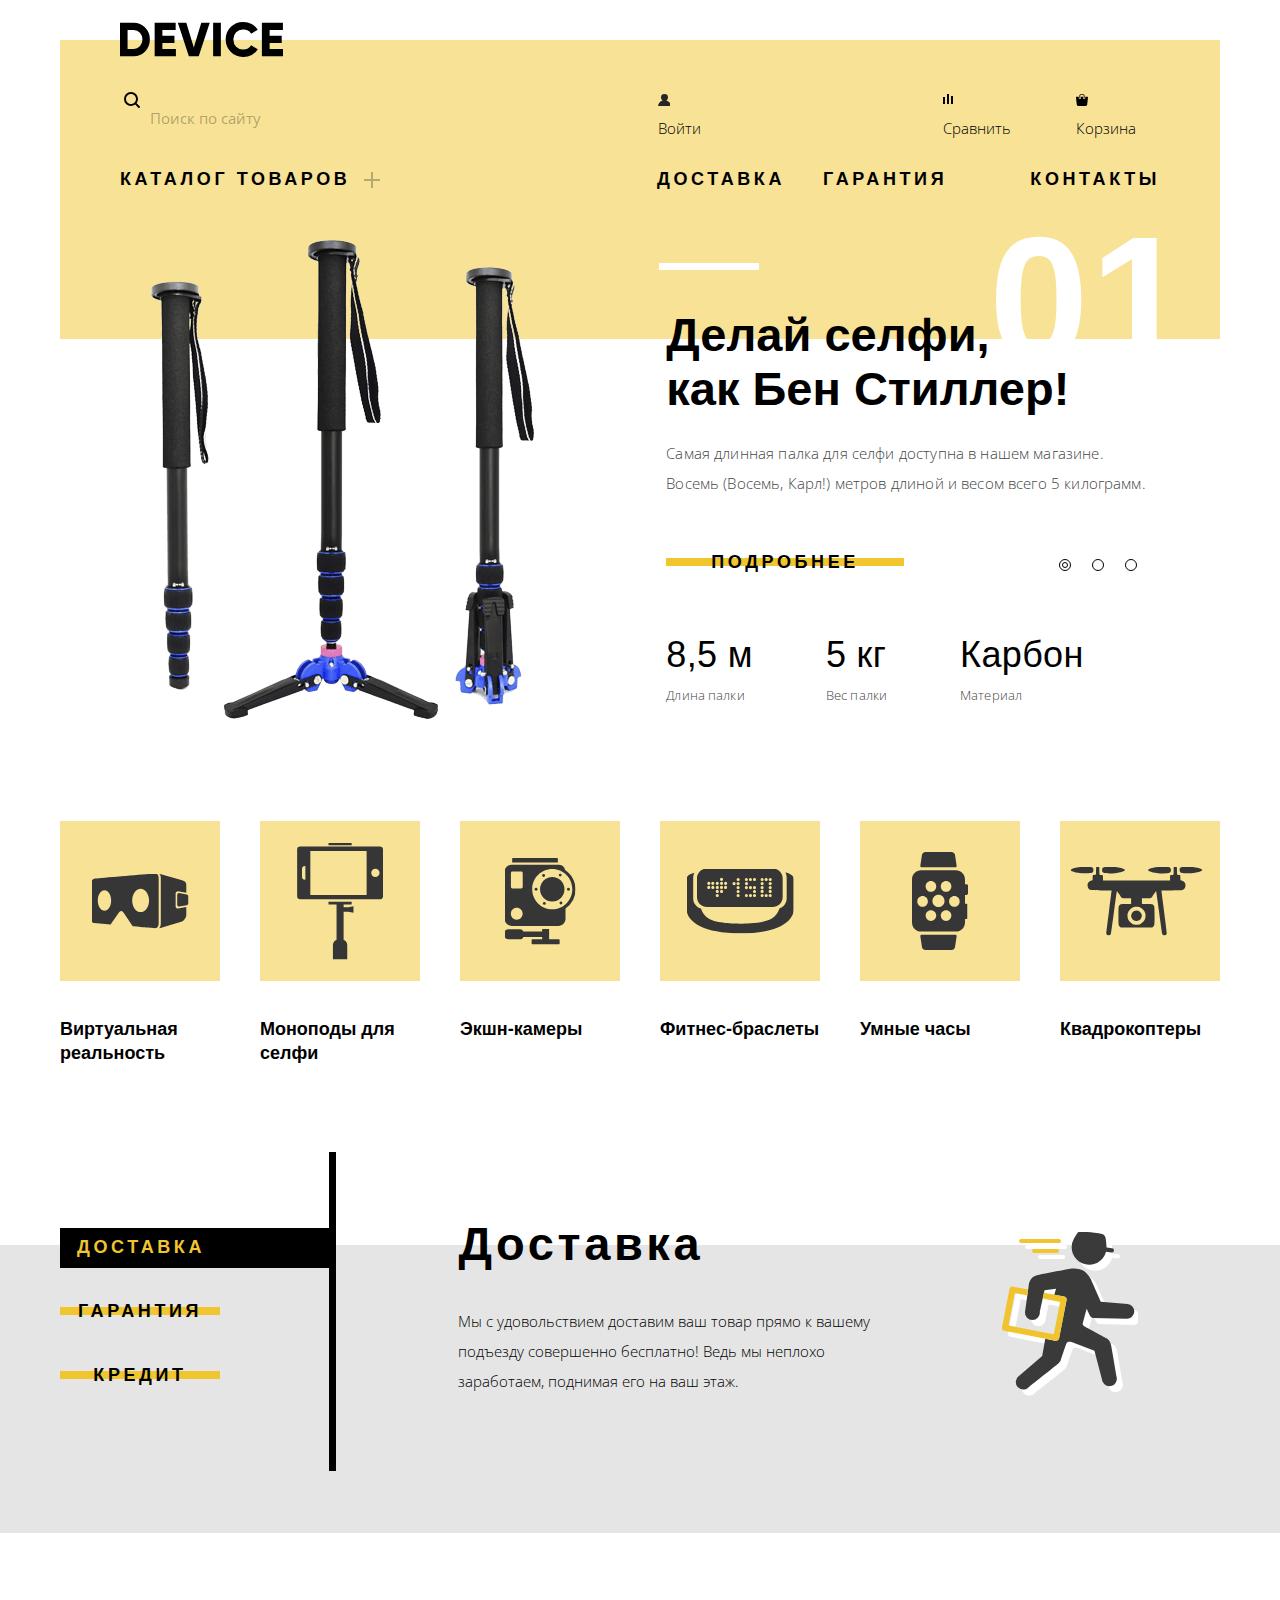
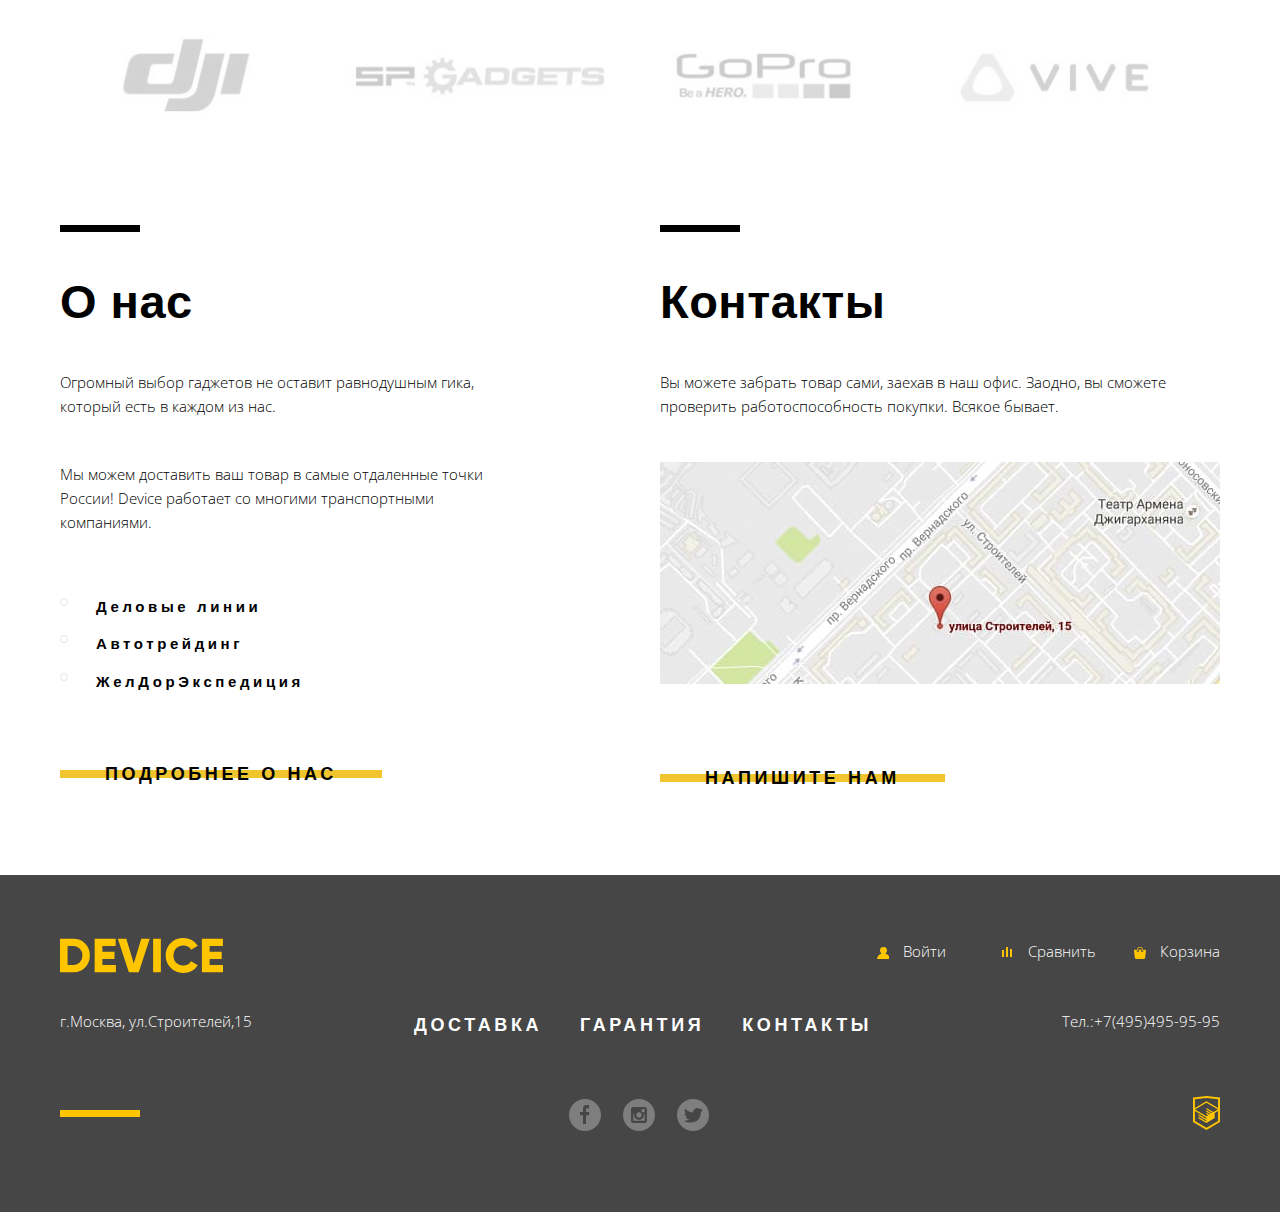
==== index.html @ fd875377 "Fix index, catalog" ====
<!DOCTYPE html>
<html lang="ru">
  <head>
    <meta charset="utf-8">
    <title>Device</title>
    <link href="https://fonts.googleapis.com/css?family=Open+Sans:300&amp;subset=cyrillic" rel="stylesheet">
    <link href="http://fonts.fontstorage.com/import/gilroy.css" rel="stylesheet">
    <link href="css/normalize.css" rel="stylesheet">
    <link href="css/style.css" rel="stylesheet">
  </head>
  <body class="homepage">
    <header class="page-header">
      <a class="logo-device page-header-logo-device">
        <img src="img/logo.svg" width="163" height="35" alt="Логотип Device">
      </a>
      <div class="header-user-container">
        <form method="get" action="/catalog.html" class="header-user-column header-search">
          <label for="search" class="visually-hidden">Поиск по сайту</label>
          <input class="search-field" type="search" id="search" name="name-search" placeholder="Поиск по сайту">
          <button class="search-button" type="submit">Найти</button>
        </form>
        <div class="header-user-column">
          <ul class="user-list header-user-list ">
            <li class="user-item header-user-item header-user-item-1">
              <a href="enter.html" class="user-link header-user-link header-user-link-1">Войти</a>
            </li>
            <li class="header-user-item header-user-item-2">
              <a href="compare.html" class="user-link header-user-link header-user-link-2">Сравнить</a>
            </li>
            <li class="header-user-item header-user-item-3">
              <a href="cart.html" class="user-link header-user-link header-user-link-3">Корзина</a>
            </li>
          </ul>
        </div>
      </div>
      <nav class="header-nav-container">
        <div class="header-nav-column">
          <a href="catalog.html" class="nav-link header-nav-link header-nav-link-plus">Каталог товаров</a>
          <ul class="nav-catalog">
            <li class="nav-catalog-item nav-catalog-item-1">
              <ul class="nav-catalog-list-small">
                <li class="nav-catalog-item-small nav-catalog-item-small-1">
                  <a href="#">Виртуальная реальность</a></li>
                <li class="nav-catalog-item-small nav-catalog-item-small-2">
                    <a href="#">Моноподы для селфи</a></li>
                <li class="nav-catalog-item-small nav-catalog-item-small-3">
                    <a href="#">Экшн-камеры</a></li>
              </ul>
            </li>
            <li class="nav-catalog-item nav-catalog-item-2">
              <ul class="nav-catalog-list-small">
                <li class="nav-catalog-item-small nav-catalog-item-small-1">
                    <a href="#">Фитнес-браслеты</a></li>
                <li class="nav-catalog-item-small nav-catalog-item-small-2">
                  <a href="#">Умные часы</a></li>
              </ul>
            </li>
            <li class="nav-catalog-item nav-catalog-item-3">
              <ul class="nav-catalog-list-small">
                <li class="nav-catalog-item-small nav-catalog-item-small-1">
                  <a href="#">Квадрокоптеры</a></li>
              </ul>
            </li>
          </ul>
        </div>
        <div class="header-nav-column">
          <ul class="nav-list header-nav-list">
            <li class="nav-item header-nav-item header-nav-item-1">
              <a href="delivery.html" class="nav-link header-nav-link header-nav-link-1">Доставка</a>
            </li>
            <li class="header-nav-item header-nav-item-2">
              <a href="warranty.html" class="nav-link header-nav-link header-nav-link-2">Гарантия</a>
            </li>
            <li class="header-nav-item header-nav-item-3">
              <a href="contacts.html" class="nav-link header-nav-link header-nav-link-3">Контакты</a>
            </li>
          </ul>
        </div>
      </nav>
    </header>
    <main class="page-main">
      <h1 class="visually-hidden">Вы на странице Device</h1>
      <section class="slider">
        <div class="container">
          <div class="slider-container">
            <input class="visually-hidden" type="radio" id="product-1" name="product" checked>
            <input class="visually-hidden" type="radio" id="product-2" name="product">
            <input class="visually-hidden" type="radio" id="product-3" name="product">
            <div class="slider-navigation">
              <label for="product-1" class="slider-controls">Первый</label>
              <label for="product-2" class="slider-controls">Второй</label>
              <label for="product-3" class="slider-controls">Третий</label>
            </div>
            <div class="slide slide-1">
              <div class="slider-indicator slider-indicator-1">01</div>
              <div class="slide-image slide-image-1">
                <img src="img/selfie-stick.png" class="slider-image" width="384" height="486" alt="Селфи-палка">
              </div>
              <div class="slide-content">
                <h3 class="slide-title slide-title-1">
                  Делай селфи,<br> как Бен Стиллер!
                </h3>
                <p class="slide-text slide-text-1">
                  Самая длинная палка для селфи доступна в нашем магазине. Восемь (Восемь, Карл!) метров длиной и весом всего 5 килограмм.
                </p>
                <a class="button-line slide-button" href="#">Подробнее</a>
                <ul class="slide-stats-list">
                  <li class="slide-stats-item">
                    <span class="slide-stats slide-stats-number">8,5 м</span>
                    <span class="slide-stats slide-stats-text">Длина палки</span>
                  </li>
                  <li class="slide-stats-item">
                    <span class="slide-stats slide-stats-number">5 кг</span>
                    <span class="slide-stats slide-stats-text">Вес палки</span>
                  </li>
                  <li class="slide-stats-item">
                    <span class="slide-stats slide-stats-number">Карбон</span>
                    <span class="slide-stats slide-stats-text">Материал</span>
                  </li>
                </ul>
              </div>
            </div> <!-- /.slide -->
            <div class="slide slide-2">
              <div class="slider-indicator slider-indicator-2">02</div>
              <div class="slide-image slide-image-2">
                <img src="img/fitness-bracelet.png" class="slider-image" width="345" height="485" alt="Фитнес-браслет">
              </div>
              <div class="slide-content">
                <h3 class="slide-title slide-title-2">
                  Худеем<br> правильно!
                </h3>
                <p class="slide-text slide-text-2">
                  Мотивирующие фитнес-браслеты помогут найти в себе силы не пропускать занятия и соблюдать диету.
                </p>
                <a class="button-line slide-button" href="#">Подробнее</a>
                <ul class="slide-stats-list">
                  <li class="slide-stats-item">
                    <span class="slide-stats slide-stats-number">48 часов</span>
                    <span class="slide-stats slide-stats-text">Без подзарядки</span>
                  </li>
                </ul>
              </div>
            </div> <!-- /.slide -->
            <div class="slide slide-3">
              <div class="slider-indicator slider-indicator-3">03</div>
              <div class="slide-image slide-image-3">
                <img src="img/quadcopter.png" class="slider-image" width="526" height="334" alt="Квадрокоптер">
              </div>
              <div class="slide-content">
                <h3 class="slide-title slide-title-3">
                  Порхает как бабочка, жалит как пчела!
                </h3>
                <p class="slide-text slide-text-3">
                  Этот обычный, на первый взгляд, квадрокоптер оснащен мощным лазером, замаскированным под стандартную камеру.
                </p>
                <a class="button-line slide-button" href="#">Подробнее</a>
                <ul class="slide-stats-list">
                  <li class="slide-stats-item">
                    <span class="slide-stats slide-stats-number">800 м</span>
                    <span class="slide-stats slide-stats-text">Дальность полета</span>
                  </li>
                  <li class="slide-stats-item">
                    <span class="slide-stats slide-stats-number">500 м</span>
                    <span class="slide-stats slide-stats-text">Радиус поражения</span>
                  </li>
                </ul>
              </div>
            </div> <!-- /.slide -->
          </div> <!-- /.slider-container -->
        </div> <!-- /.container -->
      </section>
      <section class="categories">
        <div class="container">
          <ul class="categories-list">
            <li class="categories-item">
              <a href="virtual-reality.html" class="categories-link categories-link-1">
                <div class="categories-square"></div>
                Виртуальная реальность</a>
            </li>
            <li class="categories-item">
              <a href="monopods-for-selfie.html" class="categories-link categories-link-2">
                <div class="categories-square"></div>
                Моноподы для селфи</a>
            </li>
            <li class="categories-item">
              <a href="action-camera.html" class="categories-link categories-link-3">
                <div class="categories-square"></div>
                Экшн-камеры</a>
            </li>
            <li class="categories-item">
              <a href="fitness-bracelets.html" class="categories-link categories-link-4">
                <div class="categories-square"></div>
                Фитнес-браслеты</a>
            </li>
            <li class="categories-item">
              <a href="smart-watch.html" class="categories-link categories-link-5">
                <div class="categories-square"></div>
                Умные часы</a>
            </li>
            <li class="categories-item">
              <a href="quadcopters.html" class="categories-link categories-link-6">
                <div class="categories-square"></div>
                Квадрокоптеры</a>
            </li>
          </ul>
        </div>
      </section>
      <section class="services">
        <div class="container">
          <div class="services-item">
            <input type="radio" class="visually-hidden services-input" id="service-1" checked name="services">
            <input type="radio" class="visually-hidden services-input" id="service-2" name="services">
            <input type="radio" class="visually-hidden services-input" id="service-3" name="services">
            <div class="services-list">
              <label for="service-1" class="button-line services-button services-button-1">Доставка</label>
              <label for="service-2" class="button-line services-button services-button-2">Гарантия</label>
              <label for="service-3" class="button-line services-button services-button-3">Кредит</label>
            </div>
            <div class="services-description">
              <div class="services-content services-content-1">
                <div class="services-text">
                  <h2>Доставка</h2>
                  <p>Мы с удовольствием доставим ваш товар прямо к вашему подъезду совершенно бесплатно! Ведь мы неплохо заработаем, поднимая его на ваш этаж.</p>
                </div>
              </div>
              <div class="services-content services-content-2">
                <div class="services-text">
                  <h2>Гарантия</h2>
                  <p>Если из-за возгорания купленного у нас товара у вас сгорит дом — не переживайте, мы выдадим вам новый.
                    Товар, не дом, конечно же.</p>
                </div>
              </div >
              <div class="services-content services-content-3">
                <div class="services-text">
                  <h2>Кредит</h2>
                  <p>Залезть в долговую яму стало проще! Кредитные консультанты подберут для вас наиболее выгодные
                    условия кредита. Выгодные для нашего банка, разумеется.</p>
                </div>
              </div>
            </div>
          </div>
        </div>
      </section>
      <section class="partners">
        <div class="container">
          <h2 class="visually-hidden">Бренды</h2>
          <ul class="partners-list">
            <li class="partners-item">
              <a href="#" class="partners-link" aria-label="Переход на страницу бренда dji">
                <img src="img/logo-dji-color.jpg" class="partners-image" width="260" height="100" alt="Логотип dji">
              </a>
            </li>
            <li class="partners-item">
              <a href="#" class="partners-link" aria-label="Переход на страницу бренда spgargets">
                <img src="img/logo-spgadgets-color.jpg" class="partners-image" width="260" height="100" alt="Логотип spgadgets">
              </a>
            </li>
            <li class="partners-item">
              <a href="#" class="partners-link" aria-label="Переход на страницу бренда gopro">
                <img src="img/logo-gopro-color.jpg" class="partners-image" width="260" height="100" alt="Логотип gopro">
              </a>
            </li>
            <li class="partners-item">
              <a href="#" class="partners-link" aria-label="Переход на страницу бренда vive">
                <img src="img/logo-vive-color.jpg" class="partners-image" width="260" height="100" alt="Логотип vive">
              </a>
            </li>
          </ul>
        </div>
      </section>
      <section class="about-contacts">
        <div class="container">
          <div class="about-contacts-columns">
            <div class="about-us">
              <h2 class="about-us-title">О нас</h2>
              <p>Огромный выбор гаджетов не оставит равнодушным гика, который есть в каждом из нас.</p>
              <p>Мы можем доставить ваш товар в самые отдаленные точки России! Device работает со многими транспортными компаниями.</p>
              <ul class="about-us-list">
                <li class="about-us-item">Деловые линии</li>
                <li class="about-us-item">Автотрейдинг</li>
                <li class="about-us-item">ЖелДорЭкспедиция</li>
              </ul>
              <a href="moreaboutus.html" class="button-line">подробнее о нас</a>
            </div>
            <div class="contacts">
              <h2 class="about-us-title">Контакты</h2>
              <p>Вы можете забрать товар сами, заехав в наш офис. Заодно, вы сможете проверить работоспособность покупки. Всякое бывает.</p>
              <a class="contacts-map contacts-button-map"  href="maps.html">
                <img src="img/map.jpg" width="560" height="222" alt="Карта офиса по адресу улица Строителей, 15">
              </a>
              <a href="writetous.html" class="button-line button-modal-contact">напишите нам</a>
            </div>
          </div>
        </div>
      </section>
    </main>
    <footer class="page-footer">
      <div class="container">
          <div class="footer-row footer-row-1">
            <img class="logo-device footer-logo-device" src="img/logo-yellow.svg" width="163" height="35" alt="Логотип Device">
            <ul class="footer-user-list user-list">
              <li class="footer-user-item footer-user-item-1">
                <a href="enter.html" class="user-link footer-user-link footer-user-link-1">Войти</a>
              </li>
              <li class="footer-user-item footer-user-item-2">
                <a href="compare.html" class="user-link footer-user-link footer-user-link-2">Сравнить</a>
              </li>
              <li class="footer-user-item footer-user-item-3">
                <a href="cart.html" class="user-link footer-user-link footer-user-link-3">Корзина</a>
              </li>
            </ul>
          </div>
          <div class="footer-row footer-row-2">
            <address>г.Москва, ул.Строителей,15</address>
            <nav class="footer-nav">
              <ul class="nav-list footer-nav-list">
                <li class="nav-item footer-nav-item-1">
                  <a href="delivery.html" class="nav-link footer-nav-link ">Доставка</a>
                </li>
                <li class="footer-nav-item-2">
                  <a href="warranty.html" class="nav-link footer-nav-link">Гарантия</a>
                </li>
                <li class="footer-nav-item-3">
                  <a href="contacts.html" class="nav-link footer-nav-link">Контакты</a>
                </li>
              </ul>
            </nav>
            <a class="phone" href="tel:+74954959595">Тел.:+7(495)495-95-95</a>
          </div>
          <div class="footer-row footer-row-3">
            <ul class="social-network">
              <li class="social-network-item"><a class="social-network-link social-network-link-1" href="#" aria-label="Faceboook"></a></li>
              <li class="social-network-item"><a class="social-network-link social-network-link-2" href="#" aria-label="Instagram"></a></li>
              <li class="social-network-item"><a class="social-network-link social-network-link-3" href="#" aria-label="Twitter"></a></li>
            </ul>
            <div><a class="page-footer-logo-html" href="https://htmlacademy.ru/intensive/htmlcss" aria-label="Html Academy"></a></div>
          </div>
        </div>
    </footer>
    <!--popin-->
    <div class="modal-contact">
      <button class="modal-close" type="button">Закрыть</button>
      <form class="modal-form" action="https://echo.htmlacademy.ru" method="post">
        <div class="modal-field modal-field-1">
          <label class="modal-title" for="fullname">Ваше имя:</label>
          <input class="modal-input modal-name" type="text" id="fullname" name="fullname-field" placeholder="Имя Фамилия">
        </div>
        <div class="modal-field modal-field-2">
          <label class="modal-title" for="email">Ваш e-mail:</label>
          <input class="modal-input modal-email" type="email" id="email" name="email-field" placeholder="email@example.com">
        </div>
        <div class="modal-field modal-field-3">
          <label class="modal-title" for="message">Текст письма:</label>
          <textarea class="modal-input modal-message" id="message" name="message-field" placeholder="В свободной форме"></textarea>
        </div>
        <button class="button-line more-modal" type="submit">Отправить</button>
      </form>
    </div>
    <div class="modal-map">
      <h2 class="visually-hidden">Как до нас добраться</h2>
      <iframe src="https://www.google.com/maps/embed?pb=!1m18!1m12!1m3!1d2249.1125488779976!2d37.52742931592807!3d55.687030980535816!2m3!1f0!2f0!3f0!3m2!1i1024!2i768!4f13.1!3m3!1m2!1s0x46b54cf65f5c8955%3A0x694710ccd55501e!2z0YPQuy4g0KHRgtGA0L7QuNGC0LXQu9C10LksIDE1LCDQnNC-0YHQutCy0LAsINCg0L7RgdGB0LjRjywgMTE5MzEx!5e0!3m2!1sru!2sfr!4v1552742332601" width="960" height="599" allowfullscreen></iframe>
      <button class="modal-close" type="button">Закрыть</button>
    </div>
    <script>
      var linkContact = document.querySelector(".button-modal-contact");
      var modalContact = document.querySelector(".modal-contact");
      var closeModal = modalContact.querySelector(".modal-close");
      var fullname = modalContact.querySelector('[name="fullname-field"]');
      var email = modalContact.querySelector('[name="email-field"]');
      var modalForm = modalContact.querySelector(".modal-form");

      linkContact.addEventListener("click", function(evt) {
        evt.preventDefault();
        modalContact.classList.add("show");
        fullname.focus();
      });

      closeModal.addEventListener("click", function(evt) {
        evt.preventDefault();
        modalContact.classList.remove("show");
      });

      modalForm.addEventListener("submit", function(evt) {
        if (!fullname.value || !email.value) {
          evt.preventDefault();
          console.log("Нужно ввести имя и email");
        } else {
          console.log("pas vide")
        }
      });

      window.addEventListener("keydown", function (evt) {
        if (evt.keyCode === 27) {
          evt.preventDefault();
          if (modalContact.classList.contains("show")) {
            modalContact.classList.remove("show");
          }
        }
      });

      var mapLink = document.querySelector(".contacts-button-map");
      var mapPopup = document.querySelector(".modal-map");
      var mapClose = mapPopup.querySelector(".modal-close");

      mapLink.addEventListener("click", function (evt) {
        evt.preventDefault();
        mapPopup.classList.add("show");
      });

      mapClose.addEventListener("click", function (evt) {
        evt.preventDefault();
        mapPopup.classList.remove("show");
      });

      window.addEventListener("keydown", function (evt) {
        if (evt.keyCode === 27) {
          evt.preventDefault();
          if (mapPopup.classList.contains("show")) {
            mapPopup.classList.remove("show");
          }
        }
      });
    </script>
  </body>
</html>
---- css/style.css ----
/********/
/* base */
/* html по умолчанию ВК*/
html {
  box-sizing: border-box;
}
*, *::before, *::after {
  box-sizing: inherit;
}
body {
  margin: 0;
  font-family: "Open Sans","Arial", sans-serif;
  font-weight: 300;
  font-size: 15px;
}
/* visually-hidden По умолчанию Демка*/
.visually-hidden:not(:focus):not(:active),
label.visually-hidden,
input[type="checkbox"].visually-hidden,
input[type="radio"].visually-hidden {
  position: absolute;
  width: 1px;
  height: 1px;
  margin: -1px;
  border: 0;
  padding: 0;
  white-space: nowrap;
  clip-path: inset(100%);
  clip: rect(0 0 0 0);
  overflow: hidden;
}
a {
  text-decoration: none;
  color: rgb(0, 0, 0);
}
img {
  max-width: 100%;
  height: auto;
  vertical-align: middle;
}
h1 {
  font-family: "Gilroy","Arial", sans-serif;
  font-size: 47px;
  font-weight: 800;
  text-transform: uppercase;
  letter-spacing: 0.47px;
}
.hidden {
  display: none;
}
.active {
  color: rgb(0, 0, 0);
}
.button-line {
  font-family: "Gilroy","Arial", sans-serif;
  font-size: 18px;
  line-height: 24px;
  font-weight: 800;
  text-transform: uppercase;
  letter-spacing: 3.6px;
  display: inline-block;
  vertical-align: middle;
  position: relative;
  cursor: pointer;
  z-index: 1;
  padding: 0 45px;
  border: 0;
  background: none;
  text-align: center;
}
.button-line:focus {
  outline: none;
}
.button-line:active {
  color: rgba(0, 0, 0, 0.3);
}
.button-line::before {
  content: "";
  height: 8px;
  background: rgb(240, 197, 46);
  position: absolute;
  top: 12px;
  left: 0;
  right: 0;
  z-index: -1;
  margin-top: -4px;
}
.button-line:hover::before,
.button-line:focus::before {
  height: 40px;
  top: -7px;
  margin-top: 0;
}
/**********/
/* header-footer general */
.logo-device:hover {
  opacity: 0.6;
}
.logo-device:active {
  opacity: 0.3;
}
.user-list {
  display: flex;
  margin: 0;
  padding: 0;
  list-style: none;
}
.user-link:hover {
  opacity: 0.6;
}
.user-link:active {
  opacity: 0.3;
}
.nav-list {
  display: flex;
  margin: 0 0 0 17px;
  padding: 0;
  list-style: none;
}
.nav-link {
  font-family: "Gilroy","Arial", sans-serif;
  font-size: 18px;
  font-weight: 800;
  text-transform: uppercase;
  line-height: 24px;
  letter-spacing: 3.6px;
}
.nav-link:hover {
  opacity: 0.6;
}
.nav-link:active {
  opacity: 0.3;
}
/**********/
/* header */
.page-header {
  background: rgba(240, 197, 46, 0.5);
  height: 299px;
  width: 1160px;
  margin: 40px auto 0;
  padding: 0 60px;
  position: relative;
}
.page-header-logo-device {
  display: block;
  width: 163px;
  height: 35px;
  position: relative;
  top: -18px;
  margin-bottom: -16px;
}
.header-search {
  position: relative;
  display: flex;
  align-items: flex-end;
}
.header-search::before {
  content: "";
  height: 16px;
  width: 16px;
  background: url(../img/search.svg) left top no-repeat transparent;
  position: absolute;
  display: block;
  top: -3px;
  left: 4px;
  z-index: 0;
}
.search-field {
  border: 0;
  background:rgba(240, 197, 46, 0);
  padding: 0 0 14px 30px;
  width: 356px;
  border-bottom: 2px solid transparent;
}
.search-field::placeholder {
  color: rgba(0, 0, 0, 0.3);
}
.search-field:hover::placeholder {
  color: rgba(0, 0, 0, 0.6);
 }
.search-field:focus {
  border-bottom-color: rgb(0, 0, 0);
  outline: 0;
}
.search-field:focus::placeholder {
  color: rgba(0, 0, 0, 1);
 }
.search-field:focus ~ .search-button {
  opacity: 1;
}
.search-button {
  border: 2px solid rgb(0, 0, 0);
  background:rgba(240, 197, 46, 0);
  width: 85px;
  height: 49px;
  opacity: 0;
  margin-top: -21px;
  cursor: pointer;
}
.search-button:hover {
  background:rgb(0, 0, 0);
  color: rgb(255, 255, 255);
}
.search-button:active {
  background:rgb(0, 0, 0);
  color: rgb(255, 255, 255, 0.3);
}
.search-button:focus {
  opacity: 1;
}
.header-user-container {
  display: flex;
  margin-top: 36px;
}
.header-user-column {
  width: 50%;
}
.header-user-list {
  font-size: 15px;
  line-height: 30px;
  margin-top: -12px;
}
.header-user-item-1 {
  margin-left: 18px;
}
.header-user-item-2 {
  margin-left: auto;
  margin-right: 41px;
}
.header-user-link {
  margin-right: -2px;
}
.header-user-link::before {
  content: "";
  width: 12px;
  height: 12px;
  display: inline-block;
  vertical-align: middle;
  margin-right: 14px;
}
.header-user-link-1::before {
  background: url(../img/user.svg) left top no-repeat transparent;
}
.header-user-link-2::before {
  background: url(../img/compare.svg) left top no-repeat transparent;
}
.header-user-link-3::before {
  background: url(../img/cart.svg) left top no-repeat transparent;
}
.header-nav-container {
  display: flex;
  margin-top: 24px;
}
.header-nav-column {
  width: 50%;
}
.nav-catalog {
  margin: 0;
  list-style: none;
  position: absolute;
  background: rgb(247, 226, 150);
  left: 0;
  right: 0;
  padding: 25px 60px 0 60px;
  height: 164px;
  top: 135px;
  z-index: 2;
  display:none;
}
.header-nav-column:hover .nav-catalog {
  display: flex;
}
.nav-catalog-list-small {
  margin: 0;
  padding: 0;
  list-style: none;
}
.nav-catalog-item-1 {
  margin-right: 58px;
}
.nav-catalog-item-2 {
  margin-right: 77px;
}
.nav-catalog-item-small-2,
.nav-catalog-item-small-3 {
  margin-top: 14px;
}
.nav-catalog-item-small:hover {
  opacity: 0.6;
}
.nav-catalog-item-small:active {
  opacity: 0.3;
}
.header-nav-item {
  margin-right: 38px;
}
.header-nav-item-3 {
  margin-left: auto;
  margin-right: 0;
}
.header-nav-link-plus::after {
  content: "";
  width: 16px;
  height: 16px;
  background: url(../img/plus.svg) left top no-repeat transparent;
  display: inline-block;
  vertical-align: middle;
  margin-left: 14px;
  opacity: 0.3;
}
/****************/
/* main general */
.button-color {
  font-family: "Gilroy","Arial", sans-serif;
  font-size: 18px;
  font-weight: 800;
  text-transform: uppercase;
  line-height: 24px;
  letter-spacing: 3.6px;
}
.container {
  width: 1200px;
  padding: 0 20px;
  margin: 0 auto;
}
/*****************/
/* main homepage */
.homepage h2 {
  font-family: "Gilroy","Arial", sans-serif;
  font-size: 47px;
  line-height: 47px;
  font-weight: 800;
  letter-spacing: 3.6px;
}
/* section "slider" */
.slide {
  margin: 0;
  padding: 0;
  list-style: none;
  display: none;
  justify-content: space-between;
  padding-left: 90px;
  position: relative;
  z-index: 1;
  height: 490px;
}
.container-narrow {
  padding-left: 60px;
}
.slider-container {
  position: relative;
  margin-top: -103px;
}
.slider-container::before {
  content: "";
  width: 100px;
  height: 7px;
  background: rgb(255, 255, 255);
  display: block;
  position: absolute;
  right: 461px;
  top: 27px;
}
.slider-indicator {
  width: 166px;
  height: 131px;
  font-family: "Gilroy","Arial", sans-serif;
  font-size: 179px;
  font-weight: 800;
  line-height: 179px;
  letter-spacing: 1.8px;
  color: rgb(255, 255, 255);
  position: absolute;
  right: 65px;
  top: -26px;
  z-index: -1;
}
.slide-image {
  width: 526px;
}
.slide-image-3 {
  margin-top: 53px;
}
.slider-navigation {
  position: absolute;
  bottom: 155px;
  right: 62px;
  z-index: 20;
  font-size: 0;
}
#product-1:checked ~ .slide-1,
#product-2:checked ~ .slide-2,
#product-3:checked ~ .slide-3 {
  display: flex;
}
#product-1:checked ~ .slider-navigation .slider-controls[for="product-1"]::before,
#product-2:checked ~ .slider-navigation .slider-controls[for="product-2"]::before,
#product-3:checked ~ .slider-navigation .slider-controls[for="product-3"]::before {
  display: block;
}
.slide-content {
  width: 500px;
  margin-right: 63px;
}
.slide-title {
  font-family: "Gilroy","Arial", sans-serif;
  font-size: 47px;
  font-weight: 800;
  margin-bottom: 22px;
  margin-top: 72px;
}
.slide p {
  color: rgb(70, 70, 70);
  font-size: 15px;
  font-weight: 300;
  letter-spacing: 0.15px;
  line-height: 30px;
  margin-bottom: 52px;
}
.slide-button {
  margin-bottom: 73px;
}
.slider-controls {
  display: inline-block;
  vertical-align: middle;
  width: 12px;
  height: 12px;
  margin-right: 21px;
  font-size: 0;
  border-radius: 50%;
  border: 1px solid rgb(0, 0, 0);
  cursor: pointer;
  position: relative;
}
.slider-controls::before {
  content: "";
  width: 6px;
  height: 6px;
  border-radius: 50%;
  border: 1px solid rgb(0, 0, 0);
  cursor: pointer;
  position: absolute;
  top: 2px;
  left: 2px;
  display: none;
}
.slide-stats {
  display: block;
}
.slide-stats-list {
  display: flex;
  margin: 0;
  padding: 0;
  list-style: none;
}
.slide-stats-item {
  margin-right: 73px;
  margin-top: -16px;
}
.slide-stats-number {
  font-family: "Gilroy","Arial", sans-serif;
  font-size: 36px;
  font-weight: 300;
  line-height: 48px;
  letter-spacing: 0.36px;
  white-space: nowrap;
}
.slide-stats-text {
  font-size: 13px;
  font-weight: 300;
  line-height: 20px;
  letter-spacing: 0.13px;
  color: rgb(70, 70, 70);
  white-space: nowrap;
  margin-top: 6px;
}
/* section "categories" */
.categories {
  padding: 80px 0 165px 0;
}
.categories-list {
  display: flex;
  justify-content: space-between;
  padding: 0;
  list-style: none;
}
.categories-item {
  width: 160px;
}
.categories-link {
  font-family: "Gilroy","Arial", sans-serif;
  font-size: 18px;
  line-height: 24px;
  font-weight: 800;
  display: block;
}
.categories-square {
  width: 160px;
  height: 160px;
  background-color: rgba(240, 197, 46, 0.5);
  position: relative;
margin-bottom: 36px;
}
.categories-square::after {
  content: "";
  background-repeat: no-repeat;
  background-position: center;
  margin-bottom: 39px;
  display: block;
  position: absolute;
  top: 50%;
  left: 50%;
  transform: translate(-50%,-50%);
}
.categories-link-1 .categories-square::after {
  background: url(../img/virtual-reality.svg) left top no-repeat transparent;
  width: 97px;
  height: 55px;
}
.categories-link-2 .categories-square::after {
  background: url(../img/monopods-for-selfie.svg) left top no-repeat transparent;
  width: 86px;
  height: 117px;
}
.categories-link-3 .categories-square::after {
  background: url(../img/action-camera.svg) left top no-repeat transparent;
  width: 71px;
  height: 87px;
}
.categories-link-4 .categories-square::after {
  background: url(../img/fitness-bracelets.svg) left top no-repeat transparent;
  width: 107px;
  height: 65px;
}
.categories-link-5 .categories-square::after {
  background: url(../img/smart-watch.svg) left top no-repeat transparent;
  width: 56px;
  height: 98px;
}
.categories-link-6 .categories-square::after {
  background: url(../img/quadcopters.svg) left top no-repeat transparent;
  width: 139px;
  height: 69px;
}
.categories-link:hover .categories-square {
  background-color:  rgb(240, 197, 46);
}
.categories-link:active .categories-square::after {
  opacity: 0.3;
}
/* section "services" */
.services {
  background: rgb(229, 229, 229);
}
.services-item {
  display: flex;
  height: 288px;
  align-items: center;
}
.services-list {
  width: 278px;
  height: 319px;
  border-right: 7px solid  rgb(0, 0, 0);
  display: flex;
  flex-direction: column;
  justify-content: center;
  position: relative;
  margin-top: -156px;
  z-index: 1;
}
.services-description {
  width: 882px;
  padding-left: 116px;
  position: relative;
  margin-top: -186px;
  margin-left: 6px;
}
.services-button {
  width: 160px;
  padding: 0;
}
.services-button + .services-button {
  margin-top: 40px;
}
#service-1:focus ~ .services-list .services-button-1::before,
#service-2:focus ~ .services-list .services-button-2::before,
#service-3:focus ~ .services-list .services-button-3::before {
  height: 40px;
  top: -7px;
  margin-top: 0;
}
#service-1:checked ~ .services-list .services-button-1,
#service-2:checked ~ .services-list .services-button-2,
#service-3:checked ~ .services-list .services-button-3 {
  width: auto;
  color: rgb(240, 197, 46);
  padding-left: 17px;
  text-align: left;
}
#service-1:checked ~ .services-list .services-button-1::before,
#service-2:checked ~ .services-list .services-button-2::before,
#service-3:checked ~ .services-list .services-button-3::before {
  height: 40px;
  background: rgb(0, 0, 0);
  top: -7px;
  margin-top: 0;
}
.services-content {
  display: none;
}
.services-content p {
  width: 426px;
  line-height: 2;
}
.services-content::after {
  content: "";
  display: block;
  background-repeat: no-repeat;
  background-position: center;
  position: relative;
  margin-top: 51px;
  margin-right: 14px;
}
.services-content-1::after {
  background: url(../img/delivery.svg) left top no-repeat transparent;
  width: 169px;
  height: 164px;
}
.services-content-2::after {
  background: url(../img/warranty.svg) left top no-repeat transparent;
  width: 171px;
  height: 194px;
}
.services-content-3::after {
  background: url(../img/credit.svg) left top no-repeat transparent;
  width: 156px;
  height: 186px;
}
#service-1:checked ~ .services-description .services-content-1,
#service-2:checked ~ .services-description .services-content-2,
#service-3:checked ~ .services-description .services-content-3 {
  display: flex;
  justify-content: space-between;
  padding-right: 35px;
}
/* section "partners" */
.partners {
  padding-top: 94px;
}
.partners-list {
  display: flex;
  justify-content: flex-start;
  list-style: none;
  margin: 0;
  padding: 0;
}
.partners-item {
  width: 260px;
  margin-right: 32px;
}
.partners-link {
  display: block;
}
.partners-image {
  filter: grayscale(100%);
  opacity: 0.2;
}
.partners-link:hover .partners-image {
  filter: none;
  opacity: 1;
}
/* section "about-contacts" */
.about-contacts {
  padding: 99px 0 85px 0;
}
.about-contacts-columns {
  display: flex;
  justify-content: space-between;
}
.about-contacts-columns h2 {
  font-family: "Gilroy","Arial", sans-serif;
  font-size: 47px;
  font-weight: 800;
  line-height: 48px;
  letter-spacing: 0.47px;
  margin-top: 0;
}
.about-us {
  width: 462px;
}
.about-us-title::before {
  content: "";
  width: 80px;
  height: 7px;
  background: rgb(0, 0, 0);
  display: block;
  margin-bottom: 46px;
}
.contacts {
  width: 560px;
}
.contacts-map {
  display: block;
  width: 560px;
  height: 222px;
  font-size: 0;
  margin-top: 44px;
}
.about-us-list {
  margin: 64px 0 0 0;
  list-style: none;
  padding: 0;
  position: relative;
}
.about-us-item {
  font-family: "Gilroy","Arial", sans-serif;
  font-weight: 800;
  letter-spacing: 3.6px;
  margin-top: 20px;
  padding-left: 36px;
}
.about-us-item::before {
  content: "";
  width: 8px;
  height: 8px;
  display: block;
  border-radius: 50%;
  border: 1px solid rgb(229, 229, 229);
  position: absolute;
  left: 0;
}
.about-us p,
.contacts p {
  margin-top: 44px;
  line-height: 24px;
}
.about-us .button-line {
  margin-top: 72px;
}
.contacts .button-line {
  margin-top: 82px;
}
/****************/
/* main catalog */
.catalog .page-header {
  height: 186px;
}
.box {
  flex-grow: 1;
}
.box-left {
  background: rgb(235, 235, 235);
}
.filter {
  width: 267px;
  height: 100%;
  margin-left: auto;
  padding-right: 65px;
}
.catalog-header {
  height: 71px;
  background: rgb(235, 235, 235);
  margin-top: -4px;
}
.catalog.main {
  height: 100%;
  padding-left: 56px;
}
.box-left .catalog-header {
  background: rgb(217, 217, 217);
}
.box-left .catalog-main {
  background: rgb(235, 235, 235);
}
.catalog-user-item-2 {
  margin-right: -6px;
}
.catalog-user-link {
  margin-right: 20px;
}
.catalog h1 {
  text-transform: none;
  margin-bottom: 24px;
}
.catalog h2 {
  font-size: 16px;
  font-family: "Gilroy","Arial", sans-serif;
  line-height: 24px;
  letter-spacing: 3.2px;
  text-transform: uppercase;
  margin: 0;
  padding: 23px 0;
}
.catalog h3 {
  margin: 0;
}
.breadcrumbs {
  line-height: 24px;
  padding: 0;
  margin: 0;
  margin-bottom: 50px;
  list-style: none;
  display: flex;
  justify-content: flex-start;
  flex-wrap: wrap;
}
.breadcrumbs li::before {
  content: "";
  width: 4px;
  height: 7px;
  display: block;
  position: absolute;
  background: url(../img/nav-arrow.svg);
  top: 9px;
  left: -21px;
}
.breadcrumbs li:first-child::before {
  display: none;
}
.breadcrumbs li {
  position: relative;
  margin-right: 32px;
}
.breadcrumbs-link {
  color: rgba(0, 0, 0, 0.3);
}
.breadcrumbs li:last-child {
  color: rgba(0, 0, 0, 0.3);
}
.breadcrumbs-link:hover {
  color: rgba(0, 0, 0, 0.6);
}
.breadcrumbs-link:active {
  color: rgba(0, 0, 0, 0.1);
}
.filter-item {
  margin: 0 0 38px 0;
  padding: 0;
  border: none;
}
.range-filter {
  margin-top: 4px;
}
.range-controls {
  height: 15px;
  border-radius: 5px;
  position: relative;
}
.range-controls .scale {
  height: 2px;
  background: rgb(215, 220, 222);
}
.range-controls .bar {
  width: 55%;
  height: 2px;
  background: rgb(145, 201, 47);
}
.range-controls .toggle {
  padding: 0;
  width: 20px;
  height: 22px;
  position: absolute;
  cursor: pointer;
  background: url(../img/filter-button-min.svg) left top no-repeat transparent;
  top: -9px;
}
.range-controls .toggle:active {
  transform: scale(1.1);
}
.range-controls .toggle-min {
  left: -4px;
}
.range-controls .toggle-max {
  left: 109px;
}
.price-controls {
  font-size: 0;
}
.price-controls label {
  display: inline-block;
  vertical-align: middle;
  width: 45%;
  font-size: 14px;
  opacity: 0.2;
}
.price-controls input {
  width: 54px;
  border: none;
  font-size: 14px;
  background: rgb(235, 235, 235);
}
.catalog-sort {
  display: flex;
  align-items: center;
  margin-bottom: 69px;
  background: rgb(235, 235, 235);
  width: 830px;
  height: 66px;
}
.catalog-sort-title {
  font-family: "Gilroy","Arial", sans-serif;
  font-size: 16px;
  font-weight: 800;
  line-height: 24px;
  letter-spacing: 3.2px;
  text-transform: uppercase;
  margin-right: 54px;
  margin-left: 72px;
  margin-top: 11px;
}
.catalog-sort-list {
  list-style: none;
  margin: 0;
  padding: 0;
  display: flex;
  align-items: center;
}
.catalog-sort-item:last-child {
  margin-right: 0;
}
.catalog-sort-item {
  font-family: "Open Sans","Arial", sans-serif;
  font-size: 14px;
  line-height: 18px;
  margin-right: 30px;
}
.catalog-sort-link {
  color: rgba(0, 0, 0, 0.3);
}
.catalog-sort-link:hover {
  color: rgba(0, 0, 0, 0.6);
}
.catalog-sort-link:active,
.catalog-sort-link.active {
  color: rgb(0, 0, 0);
}
.catalog-sort-order {
  width: 11px;
  height: 11px;
  align-items: center;
  opacity: 0.2;
}
.catalog-sort-order:hover {
  opacity: 0.4;
}
.catalog-sort-order:active,
.catalog-sort-order.active {
  opacity: 1;
}
.catalog-sort-order-1 {
  background: url(../img/icon-up-dir.svg) left top no-repeat transparent;
  margin-left: auto;
}
.catalog-sort-order-2 {
  background: url(../img/icon-down-dir.svg) left top no-repeat transparent;
  margin-left: 19px;
}
.catalog-container {
  display: flex;
}
.catalog-products {
  width: 830px;
  padding-top: 67px;
}
.catalog-products-list {
  display: flex;
  flex-wrap: wrap;
  margin: 0;
  padding: 0;
  list-style: none;
  justify-content: flex-end;
}
.catalog-products-item {
  width: 360px;
  margin-right: 40px;
}
.catalog-products-item:nth-child(even) {
  margin-right: 0;
}
.product-title-2 {
  max-width: 173px;
}
.product-title-4 {
  max-width: 225px;
}
.product-caption {
  position: relative;
}
.product-caption-content {
  position: absolute;
  top: 0;
  bottom: 0;
  left: 0;
  right: 0;
  flex-direction: column;
  justify-content: center;
  align-items: center;
  background: rgba(238,238,238,0.7);
  display: none;
  z-index: 3;
}
.more-product::before {
  left: -40px;
  width: 200px;
}
.more-product:hover::before {
  content: "";
  height: 40px;
  background: rgb(240, 197, 46);
  top: -7px;
  left: -40px;
  z-index: -1;
  width: 200px;
}
.more-product:active {
  color: rgba(0, 0, 0, 0.3);
}
.product-compare {
margin-bottom: 16px;
}
.product-caption:hover .product-caption-content {
  display: flex;
}
.compare {
  opacity: 0.5;
}
.compare:hover {
  opacity: 1;
}
.compare:active {
  opacity: 0.2;
}
.product-new {
  position: absolute;
  top: 27px;
  right: 27px;
  z-index: 1;
  width: 60px;
  height: 60px;
  border-radius: 50%;
  border: 1px solid rgba(0, 0, 0, 0.2);
  text-transform: uppercase;
  color: rgba(0, 0, 0, 0.2);
  display: flex;
  justify-content: center;
  align-items: center;
  font-weight: bold;
  font-size: 14px;
}
.filter {
  width: 325px;
  height: 100%;
  margin-left: auto;
  padding: 0 65px 0 57px;
}
.filter-container {
  padding-top: 68px;
}
.filter-input {
  font-size: 14px;
  line-height: 40px;
  font-weight: 300;
  color: rgb(0, 0, 0);
}
.filter-label,
.filter-label-radio {
  cursor: pointer;
}
.filter-label::before {
  content: "";
  display: inline-block;
  vertical-align: middle;
  width: 28px;
  height: 25px;
  background: url(../img/checkbox-off.svg) left top no-repeat transparent;
  margin-right: 13px;

}
.filter-input:checked + .filter-label::before {
  background-image: url(../img/checkbox-on.svg);
}
.filter-input:disabled + .filter-label {
  opacity: 0.25;
}
.filter-label-radio::before {
  content: "";
  display: inline-block;
  vertical-align: middle;
  width: 28px;
  height: 28px;
  background: url(../img/radio-off.svg) left top no-repeat transparent;
  margin-right: 13px;

}
.filter-input-radio:checked + .filter-label-radio::before {
  background-image: url(../img/radio-on.svg);
}
.filter-input-radio:disabled + .filter-label-radio {
  opacity: 0.25;
}
.filter-label:hover::before {
  opacity: 0.6;
}
.filter-label-radio:hover::before {
  opacity: 0.6;
}
.filter p,
.filter-item legend {
  font-family: "Gilroy","Arial", sans-serif;
  font-size: 18px;
  line-height: 24px;
  font-weight: 800;
  color: rgb(0, 0, 0);
  margin: 0 0 28px 0;
}
.filter-border {
  border-top: 3px solid rgb(0, 0, 0);
  margin-bottom: 38px;
  padding-top: 10px;
}
.filter-border p {
  font-weight: 800;
}
.filter-option {
  margin-bottom: 16px;
}
.product {
  display: flex;
  order: 1;
  flex-direction: column-reverse;
}
.product-card {
  display: flex;
  justify-content: space-between;
  align-items: center;
  margin-top: 33px;
  margin-bottom: 46px;
}
.product-link {
  font-family: "Gilroy","Arial", sans-serif;
  font-size: 18px;
  line-height: 24px;
  font-weight: 800;
  color: rgb(0, 0, 0);
}
.product-price {
  font-family: "Gilroy","Arial", sans-serif;
  font-size: 16px;
  line-height: 24px;
  font-weight: 300;
  color: rgb(70, 70, 70);
  white-space: nowrap;
}
.pagination-list {
  margin: -12px 0 77px 0;
  margin-left: auto;
  padding: 0;
  list-style: none;
  display: flex;
  font-family: "Gilroy","Arial", sans-serif;
  font-size: 16px;
  font-weight: 800;
  background: rgb(235, 235, 235);
  width: 760px;
  height: 70px;
}
.pagination-item {
  margin: 0 15px;
  color: rgb(0,0,0);
  height: 100%;
  display: block;
  line-height: 70px;
}
.pagination-item:first-child {
  margin-right: auto;
}
.pagination-item:last-child {
  margin-left: auto;
}
.pagination-link {
  color: rgba(0, 0, 0, 0.3);
}
.pagination-link:hover {
  color: rgba(0, 0, 0, 0.6);
}
.pagination-link:active {
  color: rgb(0, 0, 0);
}
.pagination-button a:hover {
  background-color: rgb(217, 217, 217);
}
.pagination-button-link {
  height: 100%;
  display: block;
  line-height: 70px;
  padding: 0 34px;
}
.pagination-button-link:active {
  color: rgba(0, 0, 0, 0.3);
}
.pagination-button-back,
.pagination-button-forward {
  font-family: "Gilroy","Arial", sans-serif;
  font-size: 16px;
  font-weight: 800;
  letter-spacing: 3.2px;
  line-height: 24px;
  text-transform: uppercase;
  margin: 0;
}
/**********/
/* footer */
.page-footer {
  background: rgb(70, 70, 70);
  color: rgb(255, 255, 255);
  padding-top: 63px;
  padding-bottom: 66px;
}
.page-footer a {
  color: rgb(255, 255, 255);
}
.footer-row-1 {
  display: flex;
  justify-content: space-between;
}
.footer-user-list {
  margin-top: 5px;
}
.footer-user-item-1 {
  margin-right: 38px;
}
.footer-user-item-2 {
  margin-left: auto;
  margin-right: 38px;
}
.footer-user-link-1 {
  margin-right: 18px;
}
.footer-user-link::before {
  content: "";
  width: 12px;
  height: 12px;
  display: inline-block;
  vertical-align: middle;
  margin-right: 14px;
}
.footer-user-link-1::before {
  background: url(../img/user-yellow.svg) left top no-repeat transparent;
}
.footer-user-link-2::before {
  background: url(../img/compare-yellow.svg) left top no-repeat transparent;
}
.footer-user-link-3::before {
  background: url(../img/cart-yellow.svg) left top no-repeat transparent;
}
.user-link-exit {
  opacity: 0.3;
}
.footer-row-2 {
  display: flex;
  justify-content: space-between;
}
address {
  font-size: 15px;
  font-weight: 300;
  margin-top: 40px;
  font-style: normal;
}
.footer-nav-list {
  justify-content: space-between;
  margin-top: 40px;
}
.footer-nav-item-1,
.footer-nav-item-2 {
  margin-right: 38px;
}
.phone {
  margin-top: 40px;
  display: inline-block;
  vertical-align: middle;
  margin-left: 45px;
}
.footer-row-3 {
  display: flex;
  justify-content: space-between;
}
.footer-row-3::before {
  content: "";
  width: 80px;
  height: 7px;
  background: rgb(255, 198, 0);
  display: block;
  margin-top: 73px;
}
.social-network {
  list-style: none;
  margin-top: 62px;
  padding: 0;
  display: flex;
  justify-content: center;
}
.social-network-item {
  margin: 0 11px;
}
.social-network-link {
  width: 32px;
  height: 32px;
  display: inline-block;
  vertical-align: middle;
}
.social-network-link-1 {
  background: url(../img/facebook.svg)  left top no-repeat transparent;
  opacity: 0.3;
}
.social-network-link-2 {
  background: url(../img/instagram.svg) left top no-repeat transparent;
  opacity: 0.3;
}
.social-network-link-3 {
  background: url(../img/twitter.svg) left top no-repeat transparent;
  opacity: 0.3;
}
.social-network-link:hover {
  opacity: 0.6;
}
.social-network-link:active {
  opacity: 0.1;
}
.page-footer-logo-html {
  width: 27px;
  height: 35px;
  display: inline-block;
  vertical-align: middle;
  background: url(../img/logo-html-academy.svg) left top no-repeat transparent;
  margin: 59px 0 0 55px;
}
.page-footer-logo-html:hover {
  opacity: 0.6;
}
.page-footer-logo-html:active {
  opacity: 0.3;
}
/*********/
/* modal */
.modal-contact {
  width: 960px;
  height: 553px;
  top: 120px;
  left: 50%;
  color:rgb(0, 0, 0);
  background: rgb(255, 255, 255);
  box-shadow: 0px 10px 20px 0 rgba(4, 6, 6, 0.2);
  padding: 99px 100px;
  margin-left: -486px;
  position: fixed;
  z-index: 20;
  display: none;
}
.modal-contact.show {
  display: block;
  animation: bounce 0.6s;
}
.modal-map.show {
  display: block;
  animation: bounce 0.6s;
}
.modal-close {
  width: 55px;
  height: 55px;
  font-size: 0;
  background-color: transparent;
  background: url(../img/modal-close.svg) left top no-repeat transparent;
  border: 0;
  cursor: pointer;
  position: absolute;
  top: 15px;
  right: 15px;
  opacity: 0.5;
}
.modal-close:hover {
  opacity: 1;
}
.modal-close:active {
  opacity: 0.3;
}
.modal-form {
  display: flex;
  flex-wrap: wrap;
  justify-content: space-between;
}
.modal-field {
  border: 0;
}
.modal-field-3 {
  width: 100%;
  margin-top: 29px;
}
.modal-title {
  font-family: "Gilroy","Arial", sans-serif;
  font-size: 18px;
  font-weight: 800;
  line-height: 24px;
  display: block;
  margin-bottom: 13px;
}
.modal-input {
  display: block;
  background: rgb(242, 242, 242);
  opacity: 0.5;
  padding: 20px 20px;
  border: 2px solid transparent;
}
.modal-input:hover {
  background: rgb(234, 234, 234);
}
.modal-input:focus {
  background: rgb(255, 255, 255);
  color: rgb(70, 70, 70);
  border-color: rgba(240, 197, 46, 0.5);
}
.error {
  background: rgb(246, 218, 218);
}
.modal-name, .modal-email {
  height: 50px;
  width: 360px;
}
.modal-message {
  width: 100%;
  height: 157px;
}
.more-modal {
  border: 0;
  background: 0;
  margin-top: 55px;
  margin-left: 27px;
}
.modal-map {
  top: 50%;
  left: 50%;
  width: 960px;
  height: 559px;
  margin-top: -260px;
  margin-left: -490px;
  position: fixed;
  z-index: 20;
  box-shadow: 0px 10px 20px 0 rgba(4, 6, 6, 0.2);
  display: none;
}
.modal-map iframe {
  border: none;
}
@keyframes bounce {
  0% {
    transform: translateY(-2000px);
  }

  70% {
    transform: translateY(30px);
  }

  90% {
    transform: translateY(-10px);
  }

  100% {
    transform: translateY(0);
  }
}
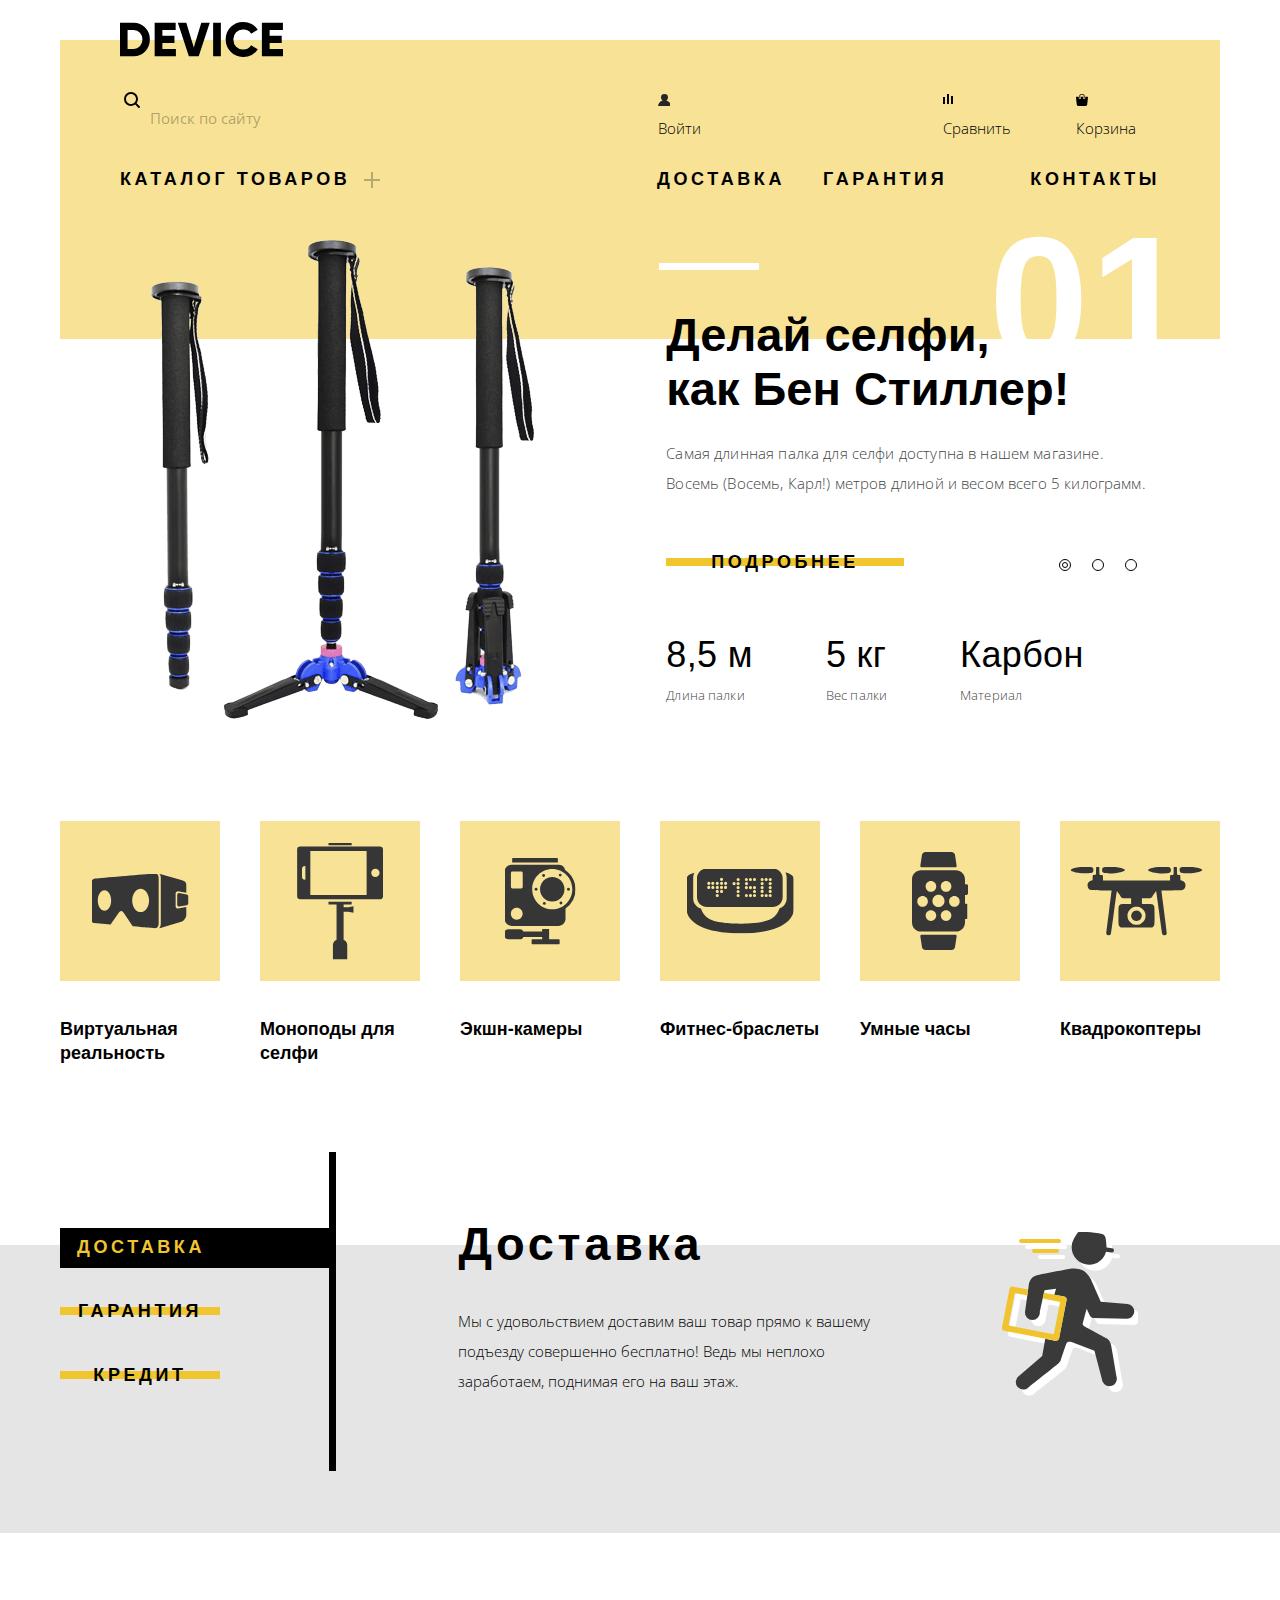
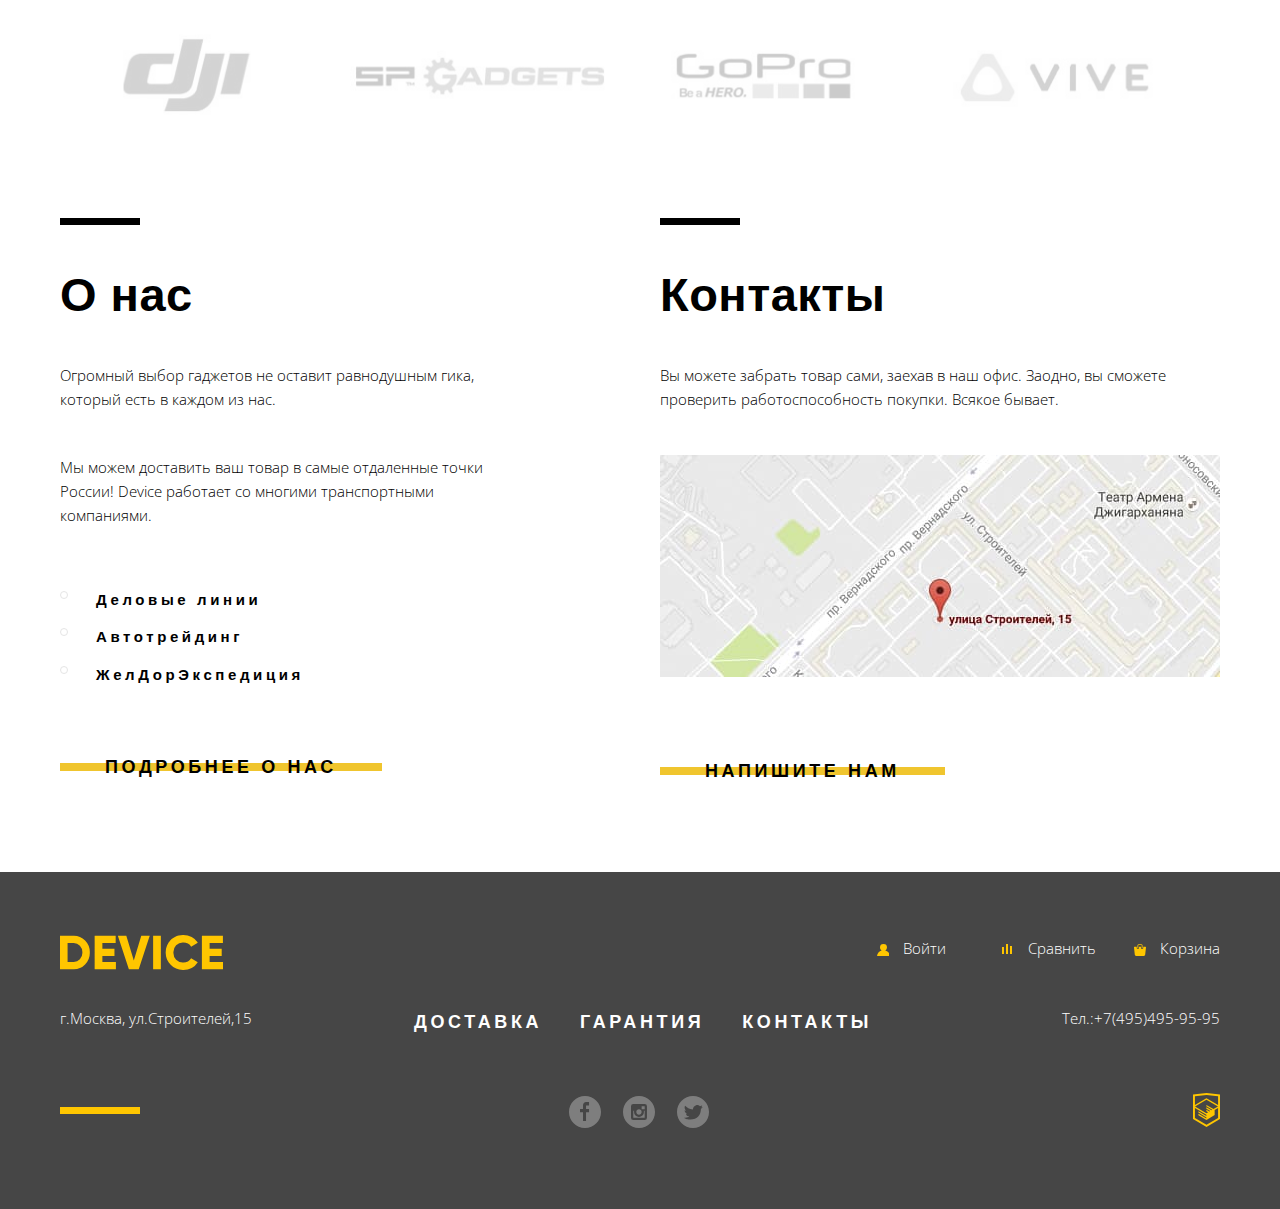
==== commit ab7bd772: "Add final correction" ====
--- a/index.html
+++ b/index.html
@@ -10,7 +10,7 @@
   </head>
   <body class="homepage">
     <header class="page-header">
-      <a class="logo-device page-header-logo-device">
+      <a class="logo-device page-header-logo-device" aria-label="Логотип Device">
         <img src="img/logo.svg" width="163" height="35" alt="Логотип Device">
       </a>
       <div class="header-user-container">
@@ -173,32 +173,32 @@
         <div class="container">
           <ul class="categories-list">
             <li class="categories-item">
-              <a href="virtual-reality.html" class="categories-link categories-link-1">
+              <a href="catalog/virtual-reality.html" class="categories-link categories-link-1">
                 <div class="categories-square"></div>
                 Виртуальная реальность</a>
             </li>
             <li class="categories-item">
-              <a href="monopods-for-selfie.html" class="categories-link categories-link-2">
+              <a href="catalog/monopods-for-selfie.html" class="categories-link categories-link-2">
                 <div class="categories-square"></div>
                 Моноподы для селфи</a>
             </li>
             <li class="categories-item">
-              <a href="action-camera.html" class="categories-link categories-link-3">
+              <a href="catalog/action-camera.html" class="categories-link categories-link-3">
                 <div class="categories-square"></div>
                 Экшн-камеры</a>
             </li>
             <li class="categories-item">
-              <a href="fitness-bracelets.html" class="categories-link categories-link-4">
+              <a href="catalog/fitness-bracelets.html" class="categories-link categories-link-4">
                 <div class="categories-square"></div>
                 Фитнес-браслеты</a>
             </li>
             <li class="categories-item">
-              <a href="smart-watch.html" class="categories-link categories-link-5">
+              <a href="catalog/smart-watch.html" class="categories-link categories-link-5">
                 <div class="categories-square"></div>
                 Умные часы</a>
             </li>
             <li class="categories-item">
-              <a href="quadcopters.html" class="categories-link categories-link-6">
+              <a href="catalog/quadcopters.html" class="categories-link categories-link-6">
                 <div class="categories-square"></div>
                 Квадрокоптеры</a>
             </li>
@@ -285,7 +285,7 @@
             <div class="contacts">
               <h2 class="about-us-title">Контакты</h2>
               <p>Вы можете забрать товар сами, заехав в наш офис. Заодно, вы сможете проверить работоспособность покупки. Всякое бывает.</p>
-              <a class="contacts-map contacts-button-map"  href="maps.html">
+              <a class="contacts-map contacts-button-map" aria-label="Карта офиса по адресу улица Строителей, 15"  href="img/map-big.jpg">
                 <img src="img/map.jpg" width="560" height="222" alt="Карта офиса по адресу улица Строителей, 15">
               </a>
               <a href="writetous.html" class="button-line button-modal-contact">напишите нам</a>
@@ -361,65 +361,6 @@
       <iframe src="https://www.google.com/maps/embed?pb=!1m18!1m12!1m3!1d2249.1125488779976!2d37.52742931592807!3d55.687030980535816!2m3!1f0!2f0!3f0!3m2!1i1024!2i768!4f13.1!3m3!1m2!1s0x46b54cf65f5c8955%3A0x694710ccd55501e!2z0YPQuy4g0KHRgtGA0L7QuNGC0LXQu9C10LksIDE1LCDQnNC-0YHQutCy0LAsINCg0L7RgdGB0LjRjywgMTE5MzEx!5e0!3m2!1sru!2sfr!4v1552742332601" width="960" height="599" allowfullscreen></iframe>
       <button class="modal-close" type="button">Закрыть</button>
     </div>
-    <script>
-      var linkContact = document.querySelector(".button-modal-contact");
-      var modalContact = document.querySelector(".modal-contact");
-      var closeModal = modalContact.querySelector(".modal-close");
-      var fullname = modalContact.querySelector('[name="fullname-field"]');
-      var email = modalContact.querySelector('[name="email-field"]');
-      var modalForm = modalContact.querySelector(".modal-form");
-
-      linkContact.addEventListener("click", function(evt) {
-        evt.preventDefault();
-        modalContact.classList.add("show");
-        fullname.focus();
-      });
-
-      closeModal.addEventListener("click", function(evt) {
-        evt.preventDefault();
-        modalContact.classList.remove("show");
-      });
-
-      modalForm.addEventListener("submit", function(evt) {
-        if (!fullname.value || !email.value) {
-          evt.preventDefault();
-          console.log("Нужно ввести имя и email");
-        } else {
-          console.log("pas vide")
-        }
-      });
-
-      window.addEventListener("keydown", function (evt) {
-        if (evt.keyCode === 27) {
-          evt.preventDefault();
-          if (modalContact.classList.contains("show")) {
-            modalContact.classList.remove("show");
-          }
-        }
-      });
-
-      var mapLink = document.querySelector(".contacts-button-map");
-      var mapPopup = document.querySelector(".modal-map");
-      var mapClose = mapPopup.querySelector(".modal-close");
-
-      mapLink.addEventListener("click", function (evt) {
-        evt.preventDefault();
-        mapPopup.classList.add("show");
-      });
-
-      mapClose.addEventListener("click", function (evt) {
-        evt.preventDefault();
-        mapPopup.classList.remove("show");
-      });
-
-      window.addEventListener("keydown", function (evt) {
-        if (evt.keyCode === 27) {
-          evt.preventDefault();
-          if (mapPopup.classList.contains("show")) {
-            mapPopup.classList.remove("show");
-          }
-        }
-      });
-    </script>
+   <script src="js/script.js"></script>
   </body>
 </html>
--- a/css/style.css
+++ b/css/style.css
@@ -1,6 +1,6 @@
 /********/
 /* base */
-/* html по умолчанию ВК*/
+
 html {
   box-sizing: border-box;
 }
@@ -13,7 +13,6 @@
   font-weight: 300;
   font-size: 15px;
 }
-/* visually-hidden По умолчанию Демка*/
 .visually-hidden:not(:focus):not(:active),
 label.visually-hidden,
 input[type="checkbox"].visually-hidden,
@@ -45,9 +44,6 @@
   text-transform: uppercase;
   letter-spacing: 0.47px;
 }
-.hidden {
-  display: none;
-}
 .active {
   color: rgb(0, 0, 0);
 }
@@ -93,6 +89,7 @@
 }
 /**********/
 /* header-footer general */
+
 .logo-device:hover {
   opacity: 0.6;
 }
@@ -133,6 +130,7 @@
 }
 /**********/
 /* header */
+
 .page-header {
   background: rgba(240, 197, 46, 0.5);
   height: 299px;
@@ -262,9 +260,9 @@
   left: 0;
   right: 0;
   padding: 25px 60px 0 60px;
-  height: 164px;
+  min-height: 164px;
   top: 135px;
-  z-index: 2;
+  z-index: 21;
   display:none;
 }
 .header-nav-column:hover .nav-catalog {
@@ -310,6 +308,7 @@
 }
 /****************/
 /* main general */
+
 .button-color {
   font-family: "Gilroy","Arial", sans-serif;
   font-size: 18px;
@@ -325,6 +324,7 @@
 }
 /*****************/
 /* main homepage */
+
 .homepage h2 {
   font-family: "Gilroy","Arial", sans-serif;
   font-size: 47px;
@@ -342,7 +342,7 @@
   padding-left: 90px;
   position: relative;
   z-index: 1;
-  height: 490px;
+  min-height: 490px;
 }
 .container-narrow {
   padding-left: 60px;
@@ -397,6 +397,14 @@
 #product-2:checked ~ .slider-navigation .slider-controls[for="product-2"]::before,
 #product-3:checked ~ .slider-navigation .slider-controls[for="product-3"]::before {
   display: block;
+}
+#product-1:focus-within ~ .slider-navigation .slider-controls[for="product-1"],
+#product-2:focus-within ~ .slider-navigation .slider-controls[for="product-2"],
+#product-3:focus-within ~ .slider-navigation .slider-controls[for="product-3"] {
+  outline-color: rgb(77, 144, 254);
+  outline-offset: -2px;
+  outline-style: auto;
+  outline-width: 5px;
 }
 .slide-content {
   width: 500px;
@@ -444,6 +452,9 @@
   left: 2px;
   display: none;
 }
+.slider-controls:focus::before {
+  outline: rgb(229, 151, 0) auto 5px;
+}
 .slide-stats {
   display: block;
 }
@@ -554,12 +565,12 @@
 }
 .services-item {
   display: flex;
-  height: 288px;
+  min-height: 288px;
   align-items: center;
 }
 .services-list {
   width: 278px;
-  height: 319px;
+  min-height: 319px;
   border-right: 7px solid  rgb(0, 0, 0);
   display: flex;
   flex-direction: column;
@@ -671,7 +682,7 @@
 }
 /* section "about-contacts" */
 .about-contacts {
-  padding: 99px 0 85px 0;
+  padding: 92px 0 89px 0;
 }
 .about-contacts-columns {
   display: flex;
@@ -909,10 +920,12 @@
   margin-top: 11px;
 }
 .catalog-sort-list {
+  width: 490px;
   list-style: none;
   margin: 0;
   padding: 0;
   display: flex;
+  flex-wrap: wrap;
   align-items: center;
 }
 .catalog-sort-item:last-child {
@@ -966,9 +979,8 @@
   display: flex;
   flex-wrap: wrap;
   margin: 0;
-  padding: 0;
+  padding: 0 0 0 70px;
   list-style: none;
-  justify-content: flex-end;
 }
 .catalog-products-item {
   width: 360px;
@@ -1070,14 +1082,15 @@
   content: "";
   display: inline-block;
   vertical-align: middle;
-  width: 28px;
-  height: 25px;
+  width: 23px;
+  height: 23px;
   background: url(../img/checkbox-off.svg) left top no-repeat transparent;
   margin-right: 13px;
-
 }
 .filter-input:checked + .filter-label::before {
   background-image: url(../img/checkbox-on.svg);
+  width: 27px;
+  height: 23px;
 }
 .filter-input:disabled + .filter-label {
   opacity: 0.25;
@@ -1090,7 +1103,6 @@
   height: 28px;
   background: url(../img/radio-off.svg) left top no-repeat transparent;
   margin-right: 13px;
-
 }
 .filter-input-radio:checked + .filter-label-radio::before {
   background-image: url(../img/radio-on.svg);
@@ -1208,6 +1220,7 @@
   text-transform: uppercase;
   margin: 0;
 }
+
 /**********/
 /* footer */
 .page-footer {
@@ -1340,6 +1353,7 @@
 .page-footer-logo-html:active {
   opacity: 0.3;
 }
+
 /*********/
 /* modal */
 .modal-contact {
@@ -1356,13 +1370,13 @@
   z-index: 20;
   display: none;
 }
-.modal-contact.show {
+.modal-contact.show,
+.modal-map.show {
   display: block;
   animation: bounce 0.6s;
 }
-.modal-map.show {
-  display: block;
-  animation: bounce 0.6s;
+.modal-contact.modal-error {
+  animation: shake 0.6s;
 }
 .modal-close {
   width: 55px;
@@ -1450,6 +1464,9 @@
 .modal-map iframe {
   border: none;
 }
+
+/**************/
+/* animations */
 @keyframes bounce {
   0% {
     transform: translateY(-2000px);
@@ -1468,3 +1485,23 @@
   }
 }
 
+@keyframes shake {
+  0%,
+  100% {
+    transform: translateX(0);
+  }
+  10%,
+  30%,
+  50%,
+  70%,
+  90% {
+    transform: translateX(-10px);
+  }
+  20%,
+  40%,
+  60%,
+  80% {
+    transform: translateX(10px);
+  }
+}
+
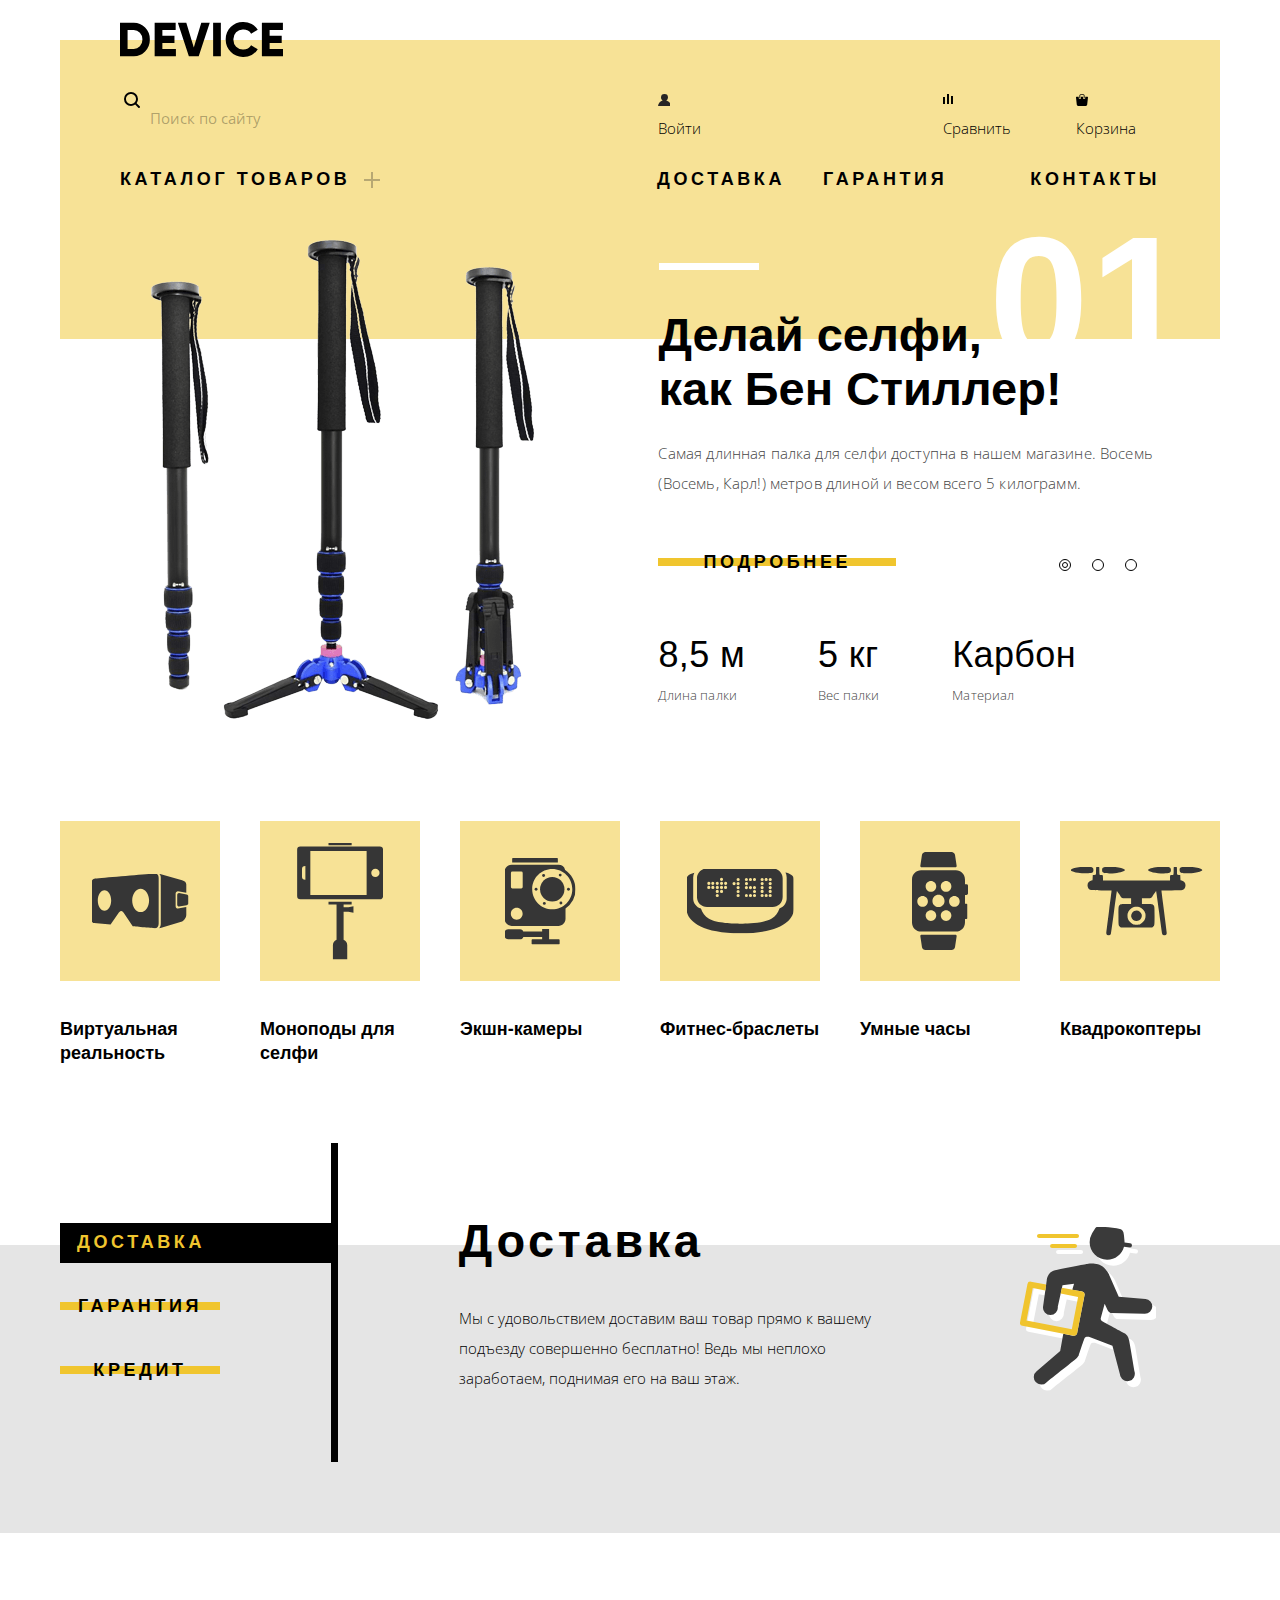
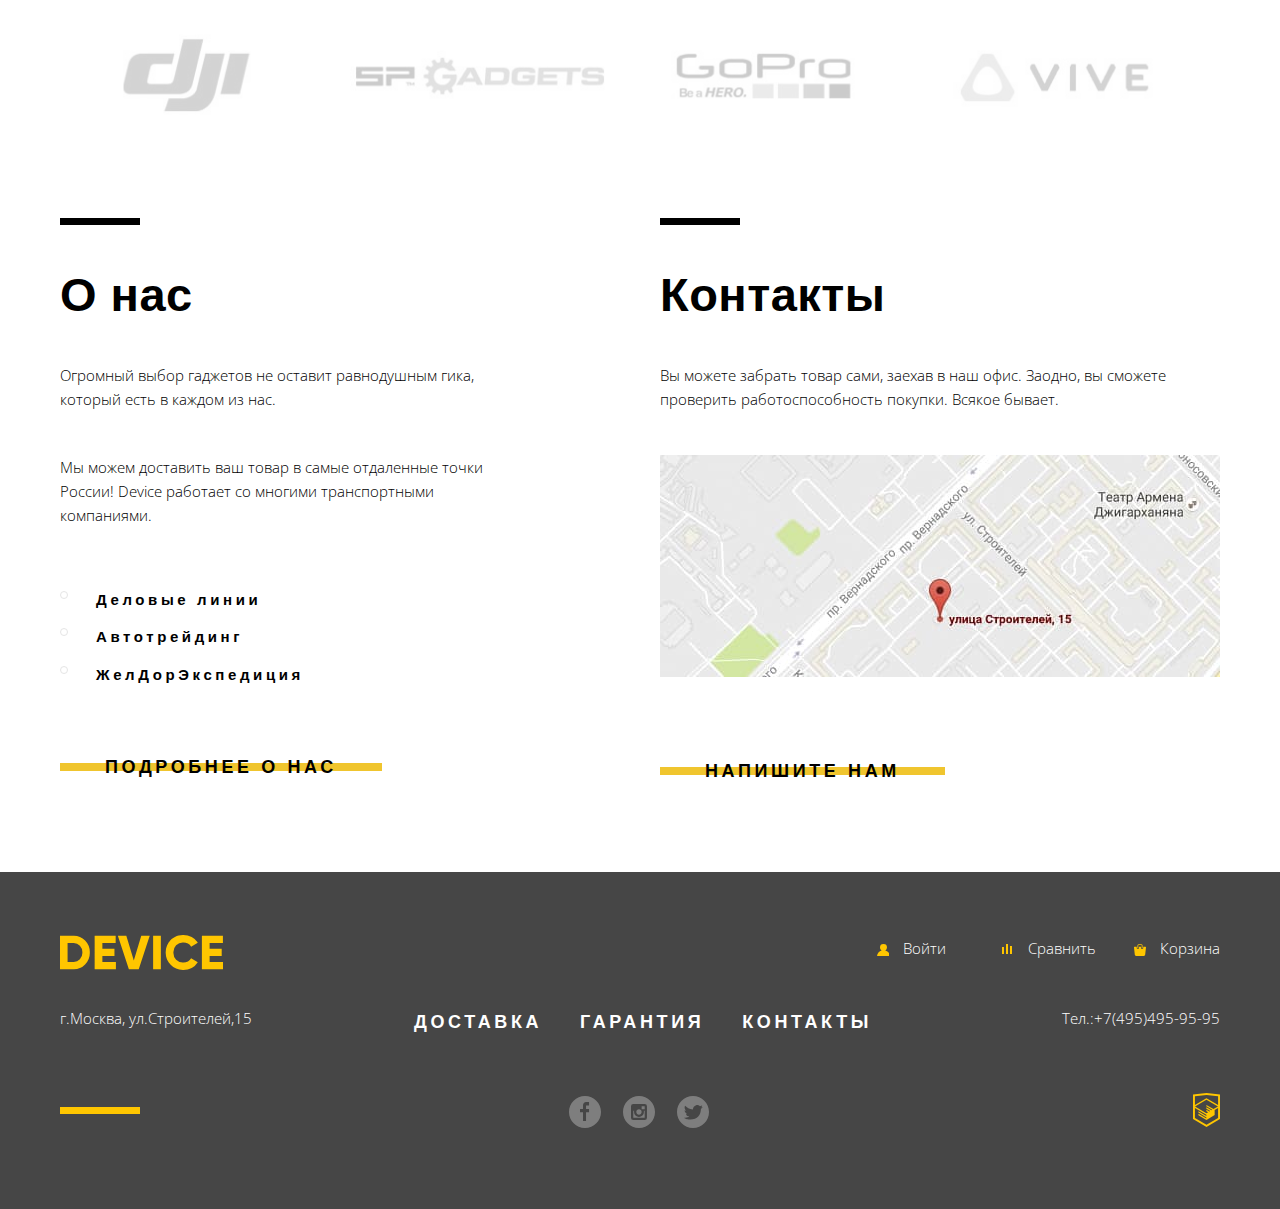
==== commit 7fd0774d: "Add final version" ====
--- a/index.html
+++ b/index.html
@@ -6,7 +6,7 @@
     <link href="https://fonts.googleapis.com/css?family=Open+Sans:300&amp;subset=cyrillic" rel="stylesheet">
     <link href="http://fonts.fontstorage.com/import/gilroy.css" rel="stylesheet">
     <link href="css/normalize.css" rel="stylesheet">
-    <link href="css/style.css" rel="stylesheet">
+    <link href="css/style.min.css" rel="stylesheet">
   </head>
   <body class="homepage">
     <header class="page-header">
@@ -21,14 +21,14 @@
         </form>
         <div class="header-user-column">
           <ul class="user-list header-user-list ">
-            <li class="user-item header-user-item header-user-item-1">
-              <a href="enter.html" class="user-link header-user-link header-user-link-1">Войти</a>
-            </li>
-            <li class="header-user-item header-user-item-2">
-              <a href="compare.html" class="user-link header-user-link header-user-link-2">Сравнить</a>
-            </li>
-            <li class="header-user-item header-user-item-3">
-              <a href="cart.html" class="user-link header-user-link header-user-link-3">Корзина</a>
+            <li class="user-item header-user-item header-user-item-enter">
+              <a href="enter.html" class="user-link header-user-link header-user-link-user">Войти</a>
+            </li>
+            <li class="header-user-item header-user-item-compare">
+              <a href="compare.html" class="user-link header-user-link header-user-link-compare">Сравнить</a>
+            </li>
+            <li class="header-user-item header-user-item-cart">
+              <a href="cart.html" class="user-link header-user-link header-user-link-cart">Корзина</a>
             </li>
           </ul>
         </div>
@@ -37,27 +37,27 @@
         <div class="header-nav-column">
           <a href="catalog.html" class="nav-link header-nav-link header-nav-link-plus">Каталог товаров</a>
           <ul class="nav-catalog">
-            <li class="nav-catalog-item nav-catalog-item-1">
+            <li class="nav-catalog-item nav-catalog-item-first">
               <ul class="nav-catalog-list-small">
-                <li class="nav-catalog-item-small nav-catalog-item-small-1">
+                <li class="nav-catalog-item-small nav-catalog-item-small-first">
                   <a href="#">Виртуальная реальность</a></li>
-                <li class="nav-catalog-item-small nav-catalog-item-small-2">
+                <li class="nav-catalog-item-small nav-catalog-item-small-second">
                     <a href="#">Моноподы для селфи</a></li>
-                <li class="nav-catalog-item-small nav-catalog-item-small-3">
+                <li class="nav-catalog-item-small nav-catalog-item-small-third">
                     <a href="#">Экшн-камеры</a></li>
               </ul>
             </li>
-            <li class="nav-catalog-item nav-catalog-item-2">
+            <li class="nav-catalog-item nav-catalog-item-second">
               <ul class="nav-catalog-list-small">
-                <li class="nav-catalog-item-small nav-catalog-item-small-1">
+                <li class="nav-catalog-item-small nav-catalog-item-small-first">
                     <a href="#">Фитнес-браслеты</a></li>
-                <li class="nav-catalog-item-small nav-catalog-item-small-2">
+                <li class="nav-catalog-item-small nav-catalog-item-small-second">
                   <a href="#">Умные часы</a></li>
               </ul>
             </li>
-            <li class="nav-catalog-item nav-catalog-item-3">
+            <li class="nav-catalog-item nav-catalog-item-third">
               <ul class="nav-catalog-list-small">
-                <li class="nav-catalog-item-small nav-catalog-item-small-1">
+                <li class="nav-catalog-item-small nav-catalog-item-small-first">
                   <a href="#">Квадрокоптеры</a></li>
               </ul>
             </li>
@@ -65,14 +65,14 @@
         </div>
         <div class="header-nav-column">
           <ul class="nav-list header-nav-list">
-            <li class="nav-item header-nav-item header-nav-item-1">
-              <a href="delivery.html" class="nav-link header-nav-link header-nav-link-1">Доставка</a>
-            </li>
-            <li class="header-nav-item header-nav-item-2">
-              <a href="warranty.html" class="nav-link header-nav-link header-nav-link-2">Гарантия</a>
-            </li>
-            <li class="header-nav-item header-nav-item-3">
-              <a href="contacts.html" class="nav-link header-nav-link header-nav-link-3">Контакты</a>
+            <li class="nav-item header-nav-item">
+              <a href="delivery.html" class="nav-link header-nav-link">Доставка</a>
+            </li>
+            <li class="header-nav-item">
+              <a href="warranty.html" class="nav-link header-nav-link">Гарантия</a>
+            </li>
+            <li class="header-nav-item header-nav-item-contacts">
+              <a href="contacts.html" class="nav-link header-nav-link">Контакты</a>
             </li>
           </ul>
         </div>
@@ -91,16 +91,16 @@
               <label for="product-2" class="slider-controls">Второй</label>
               <label for="product-3" class="slider-controls">Третий</label>
             </div>
-            <div class="slide slide-1">
+            <div class="slide slide-first">
               <div class="slider-indicator slider-indicator-1">01</div>
-              <div class="slide-image slide-image-1">
+              <div class="slide-image">
                 <img src="img/selfie-stick.png" class="slider-image" width="384" height="486" alt="Селфи-палка">
               </div>
               <div class="slide-content">
-                <h3 class="slide-title slide-title-1">
+                <h3 class="slide-title">
                   Делай селфи,<br> как Бен Стиллер!
                 </h3>
-                <p class="slide-text slide-text-1">
+                <p class="slide-text">
                   Самая длинная палка для селфи доступна в нашем магазине. Восемь (Восемь, Карл!) метров длиной и весом всего 5 килограмм.
                 </p>
                 <a class="button-line slide-button" href="#">Подробнее</a>
@@ -119,17 +119,17 @@
                   </li>
                 </ul>
               </div>
-            </div> <!-- /.slide -->
-            <div class="slide slide-2">
+            </div>
+            <div class="slide slide-second">
               <div class="slider-indicator slider-indicator-2">02</div>
-              <div class="slide-image slide-image-2">
+              <div class="slide-image">
                 <img src="img/fitness-bracelet.png" class="slider-image" width="345" height="485" alt="Фитнес-браслет">
               </div>
               <div class="slide-content">
-                <h3 class="slide-title slide-title-2">
+                <h3 class="slide-title">
                   Худеем<br> правильно!
                 </h3>
-                <p class="slide-text slide-text-2">
+                <p class="slide-text">
                   Мотивирующие фитнес-браслеты помогут найти в себе силы не пропускать занятия и соблюдать диету.
                 </p>
                 <a class="button-line slide-button" href="#">Подробнее</a>
@@ -140,17 +140,17 @@
                   </li>
                 </ul>
               </div>
-            </div> <!-- /.slide -->
-            <div class="slide slide-3">
+            </div>
+            <div class="slide slide-third">
               <div class="slider-indicator slider-indicator-3">03</div>
-              <div class="slide-image slide-image-3">
+              <div class="slide-image slide-image-quadcopter">
                 <img src="img/quadcopter.png" class="slider-image" width="526" height="334" alt="Квадрокоптер">
               </div>
               <div class="slide-content">
-                <h3 class="slide-title slide-title-3">
-                  Порхает как бабочка, жалит как пчела!
+                <h3 class="slide-title">
+                  Порхает как бабочка,<br> жалит как пчела!
                 </h3>
-                <p class="slide-text slide-text-3">
+                <p class="slide-text">
                   Этот обычный, на первый взгляд, квадрокоптер оснащен мощным лазером, замаскированным под стандартную камеру.
                 </p>
                 <a class="button-line slide-button" href="#">Подробнее</a>
@@ -165,40 +165,40 @@
                   </li>
                 </ul>
               </div>
-            </div> <!-- /.slide -->
-          </div> <!-- /.slider-container -->
-        </div> <!-- /.container -->
+            </div>
+          </div>
+        </div>
       </section>
       <section class="categories">
         <div class="container">
           <ul class="categories-list">
             <li class="categories-item">
-              <a href="catalog/virtual-reality.html" class="categories-link categories-link-1">
+              <a href="catalog/virtual-reality.html" class="categories-link categories-link-first">
                 <div class="categories-square"></div>
                 Виртуальная реальность</a>
             </li>
             <li class="categories-item">
-              <a href="catalog/monopods-for-selfie.html" class="categories-link categories-link-2">
+              <a href="catalog/monopods-for-selfie.html" class="categories-link categories-link-second">
                 <div class="categories-square"></div>
                 Моноподы для селфи</a>
             </li>
             <li class="categories-item">
-              <a href="catalog/action-camera.html" class="categories-link categories-link-3">
+              <a href="catalog/action-camera.html" class="categories-link categories-link-third">
                 <div class="categories-square"></div>
                 Экшн-камеры</a>
             </li>
             <li class="categories-item">
-              <a href="catalog/fitness-bracelets.html" class="categories-link categories-link-4">
+              <a href="catalog/fitness-bracelets.html" class="categories-link categories-link-fourth">
                 <div class="categories-square"></div>
                 Фитнес-браслеты</a>
             </li>
             <li class="categories-item">
-              <a href="catalog/smart-watch.html" class="categories-link categories-link-5">
+              <a href="catalog/smart-watch.html" class="categories-link categories-link-fifth">
                 <div class="categories-square"></div>
                 Умные часы</a>
             </li>
             <li class="categories-item">
-              <a href="catalog/quadcopters.html" class="categories-link categories-link-6">
+              <a href="catalog/quadcopters.html" class="categories-link categories-link-sixth">
                 <div class="categories-square"></div>
                 Квадрокоптеры</a>
             </li>
@@ -212,25 +212,25 @@
             <input type="radio" class="visually-hidden services-input" id="service-2" name="services">
             <input type="radio" class="visually-hidden services-input" id="service-3" name="services">
             <div class="services-list">
-              <label for="service-1" class="button-line services-button services-button-1">Доставка</label>
-              <label for="service-2" class="button-line services-button services-button-2">Гарантия</label>
-              <label for="service-3" class="button-line services-button services-button-3">Кредит</label>
+              <label for="service-1" class="button-line services-button services-button-delivery">Доставка</label>
+              <label for="service-2" class="button-line services-button services-button-warranty">Гарантия</label>
+              <label for="service-3" class="button-line services-button services-button-credit">Кредит</label>
             </div>
             <div class="services-description">
-              <div class="services-content services-content-1">
+              <div class="services-content services-content-delivery">
                 <div class="services-text">
                   <h2>Доставка</h2>
                   <p>Мы с удовольствием доставим ваш товар прямо к вашему подъезду совершенно бесплатно! Ведь мы неплохо заработаем, поднимая его на ваш этаж.</p>
                 </div>
               </div>
-              <div class="services-content services-content-2">
+              <div class="services-content services-content-warranty">
                 <div class="services-text">
                   <h2>Гарантия</h2>
                   <p>Если из-за возгорания купленного у нас товара у вас сгорит дом — не переживайте, мы выдадим вам новый.
                     Товар, не дом, конечно же.</p>
                 </div>
-              </div >
-              <div class="services-content services-content-3">
+              </div>
+              <div class="services-content services-content-credit">
                 <div class="services-text">
                   <h2>Кредит</h2>
                   <p>Залезть в долговую яму стало проще! Кредитные консультанты подберут для вас наиболее выгодные
@@ -296,60 +296,59 @@
     </main>
     <footer class="page-footer">
       <div class="container">
-          <div class="footer-row footer-row-1">
+          <div class="footer-row footer-row-first">
             <img class="logo-device footer-logo-device" src="img/logo-yellow.svg" width="163" height="35" alt="Логотип Device">
             <ul class="footer-user-list user-list">
-              <li class="footer-user-item footer-user-item-1">
-                <a href="enter.html" class="user-link footer-user-link footer-user-link-1">Войти</a>
+              <li class="footer-user-item footer-user-item-user">
+                <a href="enter.html" class="user-link footer-user-link footer-user-link-user">Войти</a>
               </li>
-              <li class="footer-user-item footer-user-item-2">
-                <a href="compare.html" class="user-link footer-user-link footer-user-link-2">Сравнить</a>
+              <li class="footer-user-item footer-user-item-compare">
+                <a href="compare.html" class="user-link footer-user-link footer-user-link-compare">Сравнить</a>
               </li>
-              <li class="footer-user-item footer-user-item-3">
-                <a href="cart.html" class="user-link footer-user-link footer-user-link-3">Корзина</a>
+              <li class="footer-user-item footer-user-item-cart">
+                <a href="cart.html" class="user-link footer-user-link footer-user-link-cart">Корзина</a>
               </li>
             </ul>
           </div>
-          <div class="footer-row footer-row-2">
+          <div class="footer-row footer-row-second">
             <address>г.Москва, ул.Строителей,15</address>
             <nav class="footer-nav">
               <ul class="nav-list footer-nav-list">
-                <li class="nav-item footer-nav-item-1">
+                <li class="nav-item footer-nav-item-delivery">
                   <a href="delivery.html" class="nav-link footer-nav-link ">Доставка</a>
                 </li>
-                <li class="footer-nav-item-2">
+                <li class="footer-nav-item-warranty">
                   <a href="warranty.html" class="nav-link footer-nav-link">Гарантия</a>
                 </li>
-                <li class="footer-nav-item-3">
+                <li class="footer-nav-item-credit">
                   <a href="contacts.html" class="nav-link footer-nav-link">Контакты</a>
                 </li>
               </ul>
             </nav>
             <a class="phone" href="tel:+74954959595">Тел.:+7(495)495-95-95</a>
           </div>
-          <div class="footer-row footer-row-3">
+          <div class="footer-row footer-row-third">
             <ul class="social-network">
-              <li class="social-network-item"><a class="social-network-link social-network-link-1" href="#" aria-label="Faceboook"></a></li>
-              <li class="social-network-item"><a class="social-network-link social-network-link-2" href="#" aria-label="Instagram"></a></li>
-              <li class="social-network-item"><a class="social-network-link social-network-link-3" href="#" aria-label="Twitter"></a></li>
+              <li class="social-network-item"><a class="social-network-link social-network-link-first" href="#" aria-label="Faceboook"></a></li>
+              <li class="social-network-item"><a class="social-network-link social-network-link-second" href="#" aria-label="Instagram"></a></li>
+              <li class="social-network-item"><a class="social-network-link social-network-link-third" href="#" aria-label="Twitter"></a></li>
             </ul>
             <div><a class="page-footer-logo-html" href="https://htmlacademy.ru/intensive/htmlcss" aria-label="Html Academy"></a></div>
           </div>
         </div>
     </footer>
-    <!--popin-->
     <div class="modal-contact">
       <button class="modal-close" type="button">Закрыть</button>
       <form class="modal-form" action="https://echo.htmlacademy.ru" method="post">
-        <div class="modal-field modal-field-1">
+        <div class="modal-field">
           <label class="modal-title" for="fullname">Ваше имя:</label>
           <input class="modal-input modal-name" type="text" id="fullname" name="fullname-field" placeholder="Имя Фамилия">
         </div>
-        <div class="modal-field modal-field-2">
+        <div class="modal-field">
           <label class="modal-title" for="email">Ваш e-mail:</label>
           <input class="modal-input modal-email" type="email" id="email" name="email-field" placeholder="email@example.com">
         </div>
-        <div class="modal-field modal-field-3">
+        <div class="modal-field modal-field-text">
           <label class="modal-title" for="message">Текст письма:</label>
           <textarea class="modal-input modal-message" id="message" name="message-field" placeholder="В свободной форме"></textarea>
         </div>
@@ -361,6 +360,6 @@
       <iframe src="https://www.google.com/maps/embed?pb=!1m18!1m12!1m3!1d2249.1125488779976!2d37.52742931592807!3d55.687030980535816!2m3!1f0!2f0!3f0!3m2!1i1024!2i768!4f13.1!3m3!1m2!1s0x46b54cf65f5c8955%3A0x694710ccd55501e!2z0YPQuy4g0KHRgtGA0L7QuNGC0LXQu9C10LksIDE1LCDQnNC-0YHQutCy0LAsINCg0L7RgdGB0LjRjywgMTE5MzEx!5e0!3m2!1sru!2sfr!4v1552742332601" width="960" height="599" allowfullscreen></iframe>
       <button class="modal-close" type="button">Закрыть</button>
     </div>
-   <script src="js/script.js"></script>
+   <script src="js/script.min.js"></script>
   </body>
 </html>
--- a/css/style.min.css
+++ b/css/style.min.css
@@ -0,0 +1,2 @@
+@keyframes bounce{0%{transform:translateY(-2000px)}70%{transform:translateY(30px)}90%{transform:translateY(-10px)}to{transform:translateY(0)}}@keyframes shake{0%,to{transform:translateX(0)}10%,30%,50%,70%,90%{transform:translateX(-10px)}20%,40%,60%,80%{transform:translateX(10px)}}html{box-sizing:border-box}*,::after,::before{box-sizing:inherit}body{margin:0;font-family:"Open Sans","Arial",sans-serif;font-weight:300;font-size:15px}.visually-hidden:not(:focus):not(:active),input[type=checkbox].visually-hidden,input[type=radio].visually-hidden,label.visually-hidden{position:absolute;width:1px;height:1px;margin:-1px;border:0;padding:0;white-space:nowrap;clip-path:inset(100%);clip:rect(0 0 0 0);overflow:hidden}a{text-decoration:none}.button-line,img{vertical-align:middle}img{max-width:100%;height:auto}h1{font-family:"Gilroy","Arial",sans-serif;font-size:47px;font-weight:800;text-transform:uppercase;letter-spacing:.47px}.active,a{color:#000}.button-line{font-family:"Gilroy","Arial",sans-serif;font-size:18px;line-height:24px;font-weight:800;text-transform:uppercase;letter-spacing:3.6px;display:inline-block;position:relative;cursor:pointer;z-index:1;padding:0 45px;border:0;background:0 0;text-align:center}.button-line:focus{outline:0}.button-line:active{color:rgba(0,0,0,.3)}.button-line::before{content:"";height:8px;background:#f0c52e;position:absolute;top:12px;left:0;right:0;z-index:-1;margin-top:-4px}#service-1:focus~.services-list .services-button-delivery::before,#service-2:focus~.services-list .services-button-warranty::before,#service-3:focus~.services-list .services-button-credit::before,.button-line:focus::before,.button-line:hover::before{height:40px;top:-7px;margin-top:0}.logo-device:hover{opacity:.6}.logo-device:active{opacity:.3}.nav-list,.user-list{display:flex;margin:0;padding:0;list-style:none}.user-link:hover{opacity:.6}.user-link:active{opacity:.3}.nav-list{margin:0 0 0 17px}.nav-link{font-family:"Gilroy","Arial",sans-serif;font-size:18px;font-weight:800;text-transform:uppercase;line-height:24px;letter-spacing:3.6px}.nav-link:hover{opacity:.6}.nav-link:active{opacity:.3}.page-header{background:rgba(240,197,46,.5);height:299px;width:1160px;margin:40px auto 0;padding:0 60px;position:relative}.page-header-logo-device{display:block;width:163px;height:35px;position:relative;top:-18px;margin-bottom:-16px}.header-search{position:relative;display:flex;align-items:flex-end}.header-search::before{content:"";height:16px;width:16px;background:url(../img/search.svg) left top no-repeat;position:absolute;display:block;top:-3px;left:4px;z-index:0}.search-field{border:0;background:0 0;padding:0 0 14px 30px;width:356px;border-bottom:2px solid transparent}.search-field::placeholder{color:rgba(0,0,0,.3)}.search-field:hover::placeholder{color:rgba(0,0,0,.6)}.search-field:focus{border-bottom-color:#000;outline:0}.search-field:focus::placeholder{color:#000}.search-field:focus~.search-button{opacity:1}.search-button{border:2px solid #000;background:0 0;width:85px;height:49px;opacity:0;margin-top:-21px;cursor:pointer}.search-button:hover{background:#000;color:#fff}.search-button:active{background:#000;color:rgb(255,255,255,.3)}.search-button:focus{opacity:1}.header-user-container{display:flex;margin-top:36px}.header-user-column{width:50%}.header-user-list{font-size:15px;line-height:30px;margin-top:-12px}.header-user-item-enter,.header-user-item-profile{margin-left:18px}.header-user-item-compare{margin-left:auto;margin-right:41px}.header-user-link{margin-right:-2px}.header-user-link::before{content:"";width:12px;height:12px;display:inline-block;vertical-align:middle;margin-right:14px}.header-user-link-user::before{background:url(../img/user.svg) left top no-repeat}.header-user-link-compare::before{background:url(../img/compare.svg) left top no-repeat}.header-user-link-cart::before{background:url(../img/cart.svg) left top no-repeat}.header-nav-container{display:flex;margin-top:24px}.header-nav-column{width:50%}.nav-catalog{margin:0;list-style:none;position:absolute;background:#f7e296;left:0;right:0;padding:25px 60px 0;min-height:164px;top:135px;z-index:21;display:none}.header-nav-column:hover .nav-catalog{display:flex}.nav-catalog-list-small{margin:0;padding:0;list-style:none}.nav-catalog-item-first{margin-right:58px}.nav-catalog-item-second{margin-right:77px}.nav-catalog-item-small-second,.nav-catalog-item-small-third{margin-top:14px}.nav-catalog-item-small:hover{opacity:.6}.categories-link:active .categories-square::after,.nav-catalog-item-small:active{opacity:.3}.header-nav-item{margin-right:38px}.header-nav-item-contacts{margin-left:auto;margin-right:0}.header-nav-link-plus::after{content:"";width:16px;height:16px;background:url(../img/plus.svg) left top no-repeat;display:inline-block;vertical-align:middle;margin-left:14px;opacity:.3}.button-color{font-family:"Gilroy","Arial",sans-serif;font-size:18px;font-weight:800;text-transform:uppercase;line-height:24px;letter-spacing:3.6px}.container{width:1200px;padding:0 20px;margin:0 auto}.homepage h2{font-family:"Gilroy","Arial",sans-serif;font-size:47px;line-height:47px;font-weight:800;letter-spacing:3.6px;margin-top:28px}.slide{margin:0;list-style:none;display:none;padding:0 0 0 90px;position:relative;z-index:1;min-height:490px}.container-narrow{padding-left:60px}.slider-container{position:relative;margin-top:-103px}.slider-container::before{content:"";width:100px;height:7px;background:#fff;display:block;position:absolute;right:461px;top:27px}.slider-indicator{width:166px;height:131px;font-family:"Gilroy","Arial",sans-serif;font-size:179px;font-weight:800;line-height:179px;letter-spacing:1.8px;color:#fff;position:absolute;right:65px;top:-26px;z-index:-1}.slide-image{width:510px}.slide-image-quadcopter{margin-top:53px}.slider-navigation{position:absolute;bottom:155px;right:62px;z-index:20;font-size:0}#product-1:checked~.slide-first,#product-2:checked~.slide-second,#product-3:checked~.slide-third{display:flex}#product-1:checked~.slider-navigation .slider-controls[for=product-1]::before,#product-2:checked~.slider-navigation .slider-controls[for=product-2]::before,#product-3:checked~.slider-navigation .slider-controls[for=product-3]::before{display:block}#product-1:focus-within~.slider-navigation .slider-controls[for=product-1],#product-2:focus-within~.slider-navigation .slider-controls[for=product-2],#product-3:focus-within~.slider-navigation .slider-controls[for=product-3]{outline-color:#4d90fe;outline-offset:-2px;outline-style:auto;outline-width:5px}.slide-content{width:500px;margin-right:63px}.slide-title{font-family:"Gilroy","Arial",sans-serif;font-size:47px;font-weight:800;margin-bottom:22px;margin-top:72px}.slide p{color:#464646;font-size:15px;font-weight:300;letter-spacing:.15px;line-height:30px;margin-bottom:52px}.slide-button{margin-bottom:73px}.slider-controls,.slider-controls::before{border-radius:50%;border:1px solid #000;cursor:pointer}.slider-controls{vertical-align:middle;margin-right:21px;font-size:0;display:inline-block;width:12px;height:12px;position:relative}.slider-controls::before{content:"";width:6px;height:6px;position:absolute;top:2px;left:2px;display:none}.slider-controls:focus::before{outline:#e59700 auto 5px}.slide-stats{display:block}.slide-stats-list{display:flex;margin:0;padding:0;list-style:none}.slide-stats-item{margin-right:73px;margin-top:-16px}.slide-stats-number{font-family:"Gilroy","Arial",sans-serif;font-size:36px;font-weight:300;line-height:48px;letter-spacing:.36px;white-space:nowrap}.slide-stats-text{font-size:13px;font-weight:300;line-height:20px;letter-spacing:.13px;color:#464646;white-space:nowrap;margin-top:6px}.categories{padding:80px 0 165px}.categories-list{display:flex;justify-content:space-between;padding:0;list-style:none}.categories-item{width:160px}.categories-link{font-family:"Gilroy","Arial",sans-serif;font-size:18px;line-height:24px;font-weight:800;display:block}.categories-square{width:160px;height:160px;background-color:rgba(240,197,46,.5);position:relative;margin-bottom:36px}.categories-square::after{content:"";background-repeat:no-repeat;background-position:center;margin-bottom:39px;display:block;position:absolute;top:50%;left:50%;transform:translate(-50%,-50%)}.categories-link-first .categories-square::after{background:url(../img/virtual-reality.svg) left top no-repeat;width:97px;height:55px}.categories-link-second .categories-square::after{background:url(../img/monopods-for-selfie.svg) left top no-repeat;width:86px;height:117px}.categories-link-third .categories-square::after{background:url(../img/action-camera.svg) left top no-repeat;width:71px;height:87px}.categories-link-fourth .categories-square::after{background:url(../img/fitness-bracelets.svg) left top no-repeat;width:107px;height:65px}.categories-link-fifth .categories-square::after{background:url(../img/smart-watch.svg) left top no-repeat;width:56px;height:98px}.categories-link-sixth .categories-square::after{background:url(../img/quadcopters.svg) left top no-repeat;width:139px;height:69px}.categories-link:hover .categories-square{background-color:#f0c52e}.services{background:#e5e5e5}.services-item{display:flex;min-height:288px;align-items:center}.services-list{width:278px;min-height:319px;border-right:7px solid #000;display:flex;flex-direction:column;position:relative;z-index:1;top:-103px;padding-top:87px;margin-bottom:-32px}.services-description{width:882px;padding-left:120px;position:relative;margin-top:-155px;margin-left:1px;min-height:245px}.services-button{width:160px;padding:0}.services-button+.services-button{margin-top:40px}#service-1:checked~.services-list .services-button-delivery,#service-2:checked~.services-list .services-button-warranty,#service-3:checked~.services-list .services-button-credit{width:auto;color:#f0c52e;padding-left:17px;text-align:left}#service-1:checked~.services-list .services-button-delivery::before,#service-2:checked~.services-list .services-button-warranty::before,#service-3:checked~.services-list .services-button-credit::before{height:40px;background:#000;top:-7px;margin-top:0}.services-content{display:none}.services-content p{width:426px;line-height:2}.services-content::after{content:"";display:block;background-repeat:no-repeat;background-position:center;position:relative;margin-top:38px;margin-right:-4px}.services-content-delivery::after{background:url(../img/delivery.svg) left top no-repeat;width:169px;height:164px}.services-content-warranty::after{background:url(../img/warranty.svg) left top no-repeat;width:171px;height:194px}.services-content-credit::after{background:url(../img/credit.svg) left top no-repeat;width:156px;height:186px}#service-1:checked~.services-description .services-content-delivery,#service-2:checked~.services-description .services-content-warranty,#service-3:checked~.services-description .services-content-credit{display:flex;justify-content:space-between;padding-right:35px}.partners{padding-top:94px}.partners-list{display:flex;justify-content:flex-start;list-style:none;margin:0;padding:0}.partners-item{width:260px;margin-right:32px}.partners-link{display:block}.partners-image{filter:grayscale(100%);opacity:.2}.partners-link:hover .partners-image{filter:none;opacity:1}.about-contacts{padding:92px 0 89px}.about-contacts-columns{display:flex;justify-content:space-between}.about-contacts-columns h2{font-family:"Gilroy","Arial",sans-serif;font-size:47px;font-weight:800;line-height:48px;letter-spacing:.47px;margin-top:0}.about-us{width:462px}.about-us-title::before{content:"";width:80px;height:7px;background:#000;display:block;margin-bottom:46px}.contacts{width:560px}.contacts-map{display:block;width:560px;height:222px;font-size:0;margin-top:44px}.about-us-list{margin:64px 0 0;list-style:none;padding:0;position:relative}.about-us-item{font-family:"Gilroy","Arial",sans-serif;font-weight:800;letter-spacing:3.6px;margin-top:20px;padding-left:36px}.about-us-item::before{content:"";width:8px;height:8px;display:block;border-radius:50%;border:1px solid #e5e5e5;position:absolute;left:0}.about-us p,.contacts p{margin-top:44px;line-height:24px}.about-us .button-line{margin-top:72px}.contacts .button-line{margin-top:82px}.catalog .page-header{height:186px}.box{flex-grow:1}.box-left,.catalog-header{background:#ebebeb}.catalog-header{height:71px;margin-top:-4px}.catalog.main{height:100%;padding-left:56px}.box-left .catalog-header{background:#d9d9d9}.box-left .catalog-main{background:#ebebeb}.catalog-user-item-compare{margin-right:-6px}.catalog-user-link{margin-right:20px}.catalog h1{text-transform:none;margin-bottom:24px}.catalog h2{font-size:16px;font-family:"Gilroy","Arial",sans-serif;line-height:24px;letter-spacing:3.2px;text-transform:uppercase;margin:0;padding:23px 0}.catalog h3{margin:0}.breadcrumbs{line-height:24px;padding:0;margin:0 0 50px;list-style:none;display:flex;justify-content:flex-start;flex-wrap:wrap}.breadcrumbs li::before{content:"";width:4px;height:7px;display:block;position:absolute;background:url(../img/nav-arrow.svg);top:9px;left:-21px}.breadcrumbs li:first-child::before{display:none}.breadcrumbs li{position:relative;margin-right:32px}.breadcrumbs-link{color:rgba(0,0,0,.3)}.breadcrumbs li:last-child{color:rgba(0,0,0,.3)}.breadcrumbs-link:hover{color:rgba(0,0,0,.6)}.breadcrumbs-link:active{color:rgba(0,0,0,.1)}.filter-item{margin:0 0 38px;padding:0;border:0}.range-filter{margin-top:4px}.range-controls{height:15px;border-radius:5px;position:relative}.range-controls .scale{height:2px;background:#d7dcde}.range-controls .bar{width:55%;height:2px;background:#91c92f}.range-controls .toggle{padding:0;width:20px;height:22px;position:absolute;cursor:pointer;background:url(../img/filter-button-min.svg) left top no-repeat;top:-9px}.range-controls .toggle:active{transform:scale(1.1)}.range-controls .toggle-min{left:-4px}.range-controls .toggle-max{left:109px}.price-controls{font-size:0}.price-controls label{display:inline-block;vertical-align:middle;width:45%;font-size:14px;opacity:.2}.price-controls input{width:54px;border:0;font-size:14px;background:#ebebeb}.catalog-sort{display:flex;align-items:center;margin-bottom:69px;background:#ebebeb;width:830px;height:66px}.catalog-sort-title{font-family:"Gilroy","Arial",sans-serif;font-size:16px;font-weight:800;line-height:24px;letter-spacing:3.2px;text-transform:uppercase;margin-right:54px;margin-left:72px;margin-top:11px}.catalog-sort-list{width:490px;list-style:none;margin:0;padding:0;display:flex;flex-wrap:wrap;align-items:center}.catalog-sort-item:last-child{margin-right:0}.catalog-sort-item{font-family:"Open Sans","Arial",sans-serif;font-size:14px;line-height:18px;margin-right:30px}.catalog-sort-link{color:rgba(0,0,0,.3)}.catalog-sort-link:hover{color:rgba(0,0,0,.6)}.catalog-sort-link.active,.catalog-sort-link:active{color:#000}.catalog-sort-order{width:11px;height:11px;align-items:center;opacity:.2}.catalog-sort-order:hover{opacity:.4}.catalog-sort-order.active,.catalog-sort-order:active{opacity:1}.catalog-sort-order-1{background:url(../img/icon-up-dir.svg) left top no-repeat;margin-left:auto}.catalog-sort-order-2{background:url(../img/icon-down-dir.svg) left top no-repeat;margin-left:19px}.catalog-container,.product-caption:hover .product-caption-content{display:flex}.catalog-products{width:830px;padding-top:67px}.catalog-products-list{display:flex;flex-wrap:wrap;margin:0;padding:0 0 0 70px;list-style:none}.catalog-products-item{width:360px;margin-right:40px}.catalog-products-item:nth-child(even){margin-right:0}.product-title-2{max-width:173px}.product-title-4{max-width:225px}.product-caption{position:relative}.product-caption-content{position:absolute;top:0;bottom:0;left:0;right:0;flex-direction:column;justify-content:center;align-items:center;background:rgba(238,238,238,.7);display:none;z-index:3}.more-product::before{left:-40px;width:200px}.more-product:hover::before{content:"";height:40px;background:#f0c52e;top:-7px;left:-40px;z-index:-1;width:200px}.more-product:active{color:rgba(0,0,0,.3)}.product-compare{margin-bottom:16px}.compare{opacity:.5}.compare:hover{opacity:1}.compare:active{opacity:.2}.product-new{position:absolute;top:27px;right:27px;z-index:1;width:60px;height:60px;border-radius:50%;border:1px solid rgba(0,0,0,.2);text-transform:uppercase;color:rgba(0,0,0,.2);display:flex;justify-content:center;align-items:center;font-weight:700;font-size:14px}.filter{width:325px;height:100%;margin-left:auto;padding:0 65px 0 57px}.filter-container{padding-top:68px}.filter-input{font-size:14px;line-height:40px;font-weight:300;color:#000}.filter-label,.filter-label-radio{cursor:pointer}.filter-label::before{content:"";display:inline-block;vertical-align:middle;width:23px;height:23px;background:url(../img/checkbox-off.svg) left top no-repeat;margin-right:13px}.filter-input:checked+.filter-label::before{background-image:url(../img/checkbox-on.svg);width:27px;height:23px}.filter-input-radio:disabled+.filter-label-radio,.filter-input:disabled+.filter-label{opacity:.25}.filter-label-radio::before{content:"";display:inline-block;vertical-align:middle;width:28px;height:28px;background:url(../img/radio-off.svg) left top no-repeat;margin-right:13px}.filter-input-radio:checked+.filter-label-radio::before{background-image:url(../img/radio-on.svg)}.filter-label-radio:hover::before,.filter-label:hover::before{opacity:.6}.filter p,.filter-item legend{font-family:"Gilroy","Arial",sans-serif;font-size:18px;line-height:24px;font-weight:800;color:#000;margin:0 0 28px}.filter-border{border-top:3px solid #000;margin-bottom:38px;padding-top:10px}.filter-border p{font-weight:800}.filter-option{margin-bottom:16px}.product{display:flex;order:1;flex-direction:column-reverse}.product-card{display:flex;justify-content:space-between;align-items:center;margin-top:33px;margin-bottom:46px}.product-link{font-family:"Gilroy","Arial",sans-serif;font-size:18px;line-height:24px;font-weight:800;color:#000}.pagination-list,.product-price{font-family:"Gilroy","Arial",sans-serif;font-size:16px}.product-price{line-height:24px;color:#464646;white-space:nowrap;font-weight:300}.pagination-list{margin:-12px 0 77px auto;padding:0;list-style:none;display:flex;font-weight:800;background:#ebebeb;width:760px;height:70px}.pagination-item{margin:0 15px;color:#000;height:100%;display:block;line-height:70px}.pagination-item:first-child{margin-right:auto}.pagination-item:last-child{margin-left:auto}.pagination-link{color:rgba(0,0,0,.3)}.pagination-link:hover{color:rgba(0,0,0,.6)}.pagination-link:active{color:#000}.pagination-button a:hover{background-color:#d9d9d9}.pagination-button-link{height:100%;display:block;line-height:70px;padding:0 34px}.pagination-button-link:active{color:rgba(0,0,0,.3)}.pagination-button-back,.pagination-button-forward{font-family:"Gilroy","Arial",sans-serif;font-size:16px;font-weight:800;letter-spacing:3.2px;line-height:24px;text-transform:uppercase;margin:0}.page-footer{background:#464646;color:#fff;padding-top:63px;padding-bottom:66px}.page-footer a{color:#fff}.footer-row-first{display:flex;justify-content:space-between}.footer-user-list{margin-top:5px}.footer-user-item-user{margin-right:38px}.footer-user-item-compare{margin-left:auto;margin-right:38px}.footer-user-link-user{margin-right:18px}.footer-user-link::before{content:"";width:12px;height:12px;display:inline-block;vertical-align:middle;margin-right:14px}.footer-user-link-user::before{background:url(../img/user-yellow.svg) left top no-repeat}.footer-user-link-compare::before{background:url(../img/compare-yellow.svg) left top no-repeat}.footer-user-link-cart::before{background:url(../img/cart-yellow.svg) left top no-repeat}.user-link-exit{opacity:.3}.footer-row-second{display:flex;justify-content:space-between}address{font-size:15px;font-weight:300;margin-top:40px;font-style:normal}.footer-nav-list{justify-content:space-between;margin-top:40px}.footer-nav-item-delivery,.footer-nav-item-warranty{margin-right:38px}.phone{margin-top:40px;display:inline-block;vertical-align:middle;margin-left:45px}.footer-row-third{display:flex;justify-content:space-between}.footer-row-third::before{content:"";width:80px;height:7px;background:#ffc600;display:block;margin-top:73px}.social-network{list-style:none;margin-top:62px;padding:0;display:flex;justify-content:center}.social-network-item{margin:0 11px}.social-network-link{width:32px;height:32px;display:inline-block;vertical-align:middle}.social-network-link-first{background:url(../img/facebook.svg) left top no-repeat;opacity:.3}.social-network-link-second{background:url(../img/instagram.svg) left top no-repeat;opacity:.3}.social-network-link-third{background:url(../img/twitter.svg) left top no-repeat;opacity:.3}.social-network-link:hover{opacity:.6}.social-network-link:active{opacity:.1}.page-footer-logo-html{width:27px;height:35px;display:inline-block;vertical-align:middle;background:url(../img/logo-html-academy.svg) left top no-repeat;margin:59px 0 0 55px}.page-footer-logo-html:hover{opacity:.6}.page-footer-logo-html:active{opacity:.3}.modal-contact{width:960px;height:553px;top:120px;left:50%;color:#000;background:#fff;box-shadow:0 10px 20px 0 rgba(4,6,6,.2);padding:99px 100px;margin-left:-486px;position:fixed;z-index:20;display:none}.modal-contact.show,.modal-map.show{display:block;animation:bounce .6s}.modal-contact.modal-error{animation:shake .6s}.modal-close{width:55px;height:55px;font-size:0;background-color:transparent;background:url(../img/modal-close.svg) left top no-repeat;border:0;cursor:pointer;position:absolute;top:15px;right:15px;opacity:.5}.modal-close:hover{opacity:1}.modal-close:active{opacity:.3}.modal-form{display:flex;flex-wrap:wrap;justify-content:space-between}.modal-field,.modal-map iframe{border:0}.modal-field-text{width:100%;margin-top:29px}.modal-title{font-family:"Gilroy","Arial",sans-serif;font-size:18px;font-weight:800;line-height:24px;display:block;margin-bottom:13px}.modal-input{display:block;background:#f2f2f2;opacity:.5;padding:20px;border:2px solid transparent}.modal-input:hover{background:#eaeaea}.modal-input:focus{background:#fff;color:#464646;border-color:rgba(240,197,46,.5);outline:0}.error{background:#f6dada}.modal-email,.modal-name{height:50px;width:360px}.modal-message{width:100%;height:157px}.more-modal{border:0;background:0;margin-top:55px;margin-left:27px}.modal-map{top:50%;left:50%;width:960px;height:559px;margin-top:-260px;margin-left:-490px;position:fixed;z-index:20;box-shadow:0 10px 20px 0 rgba(4,6,6,.2);display:none}
+
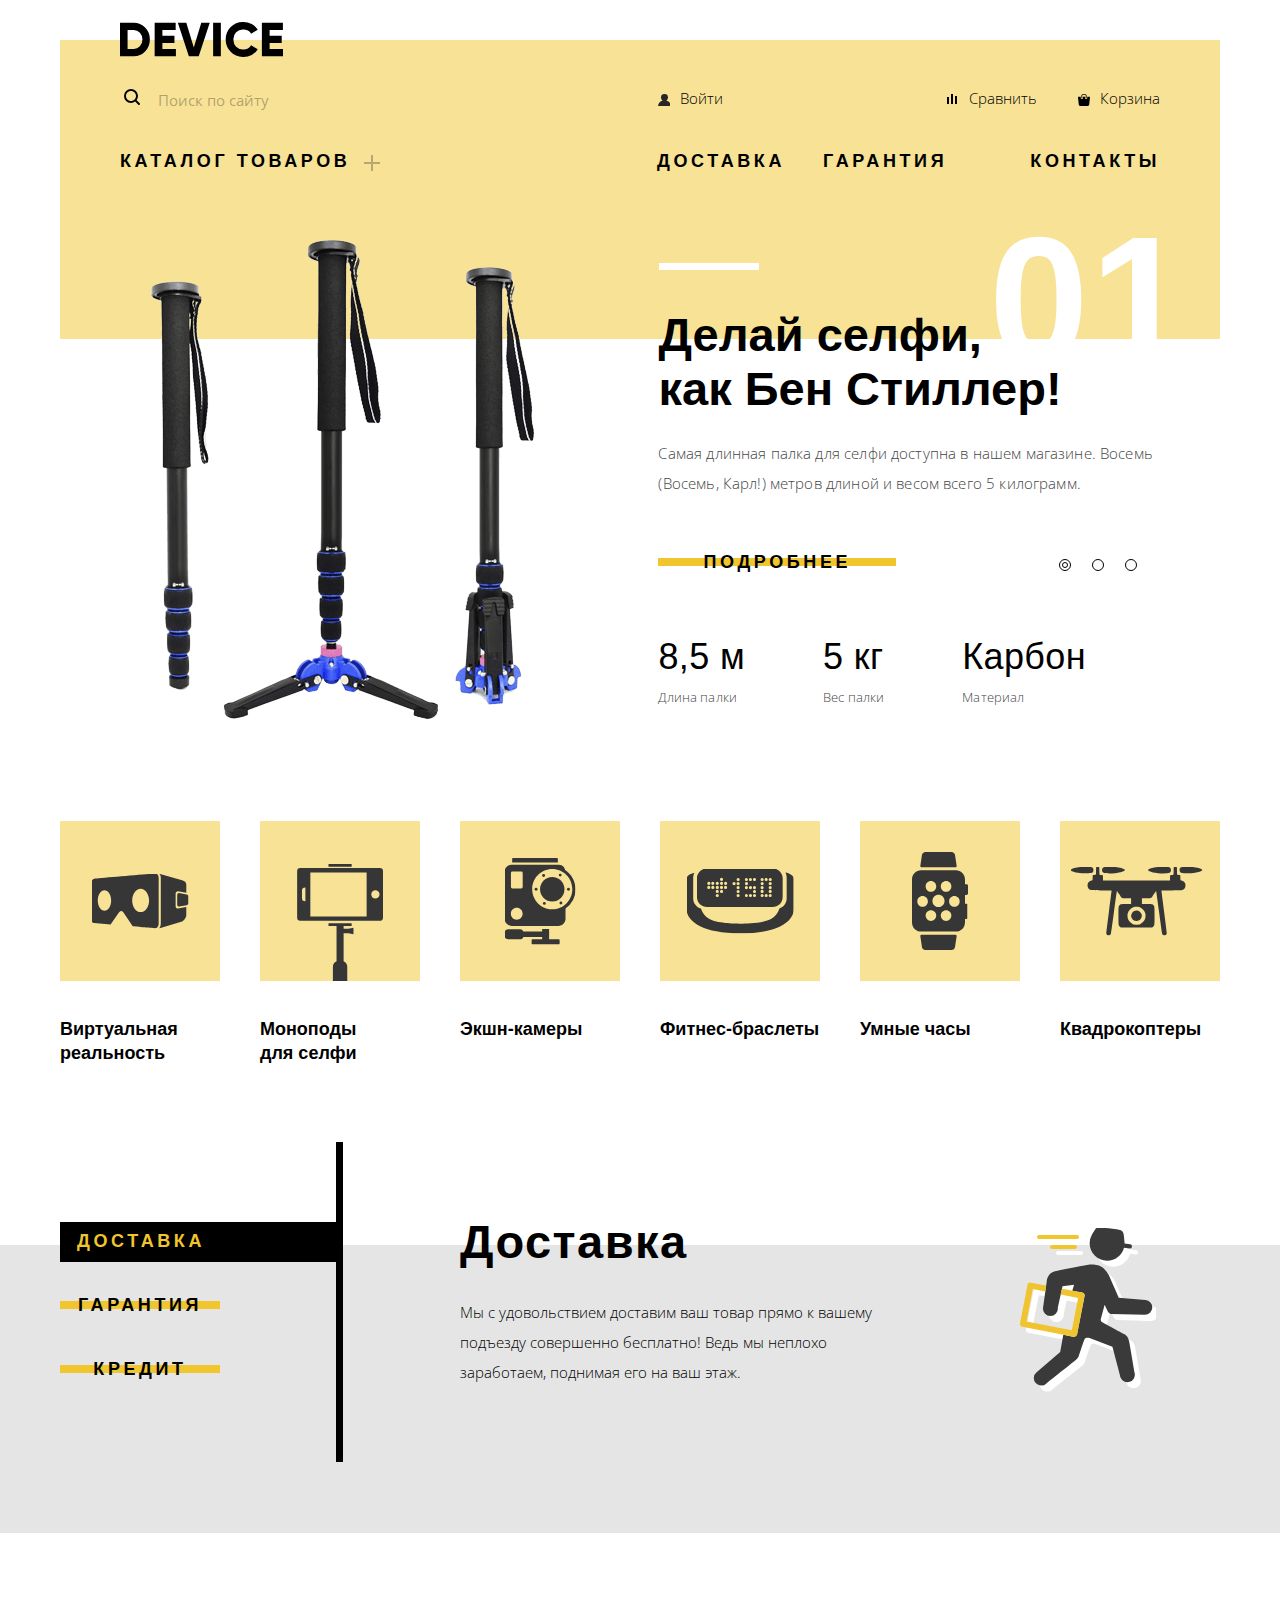
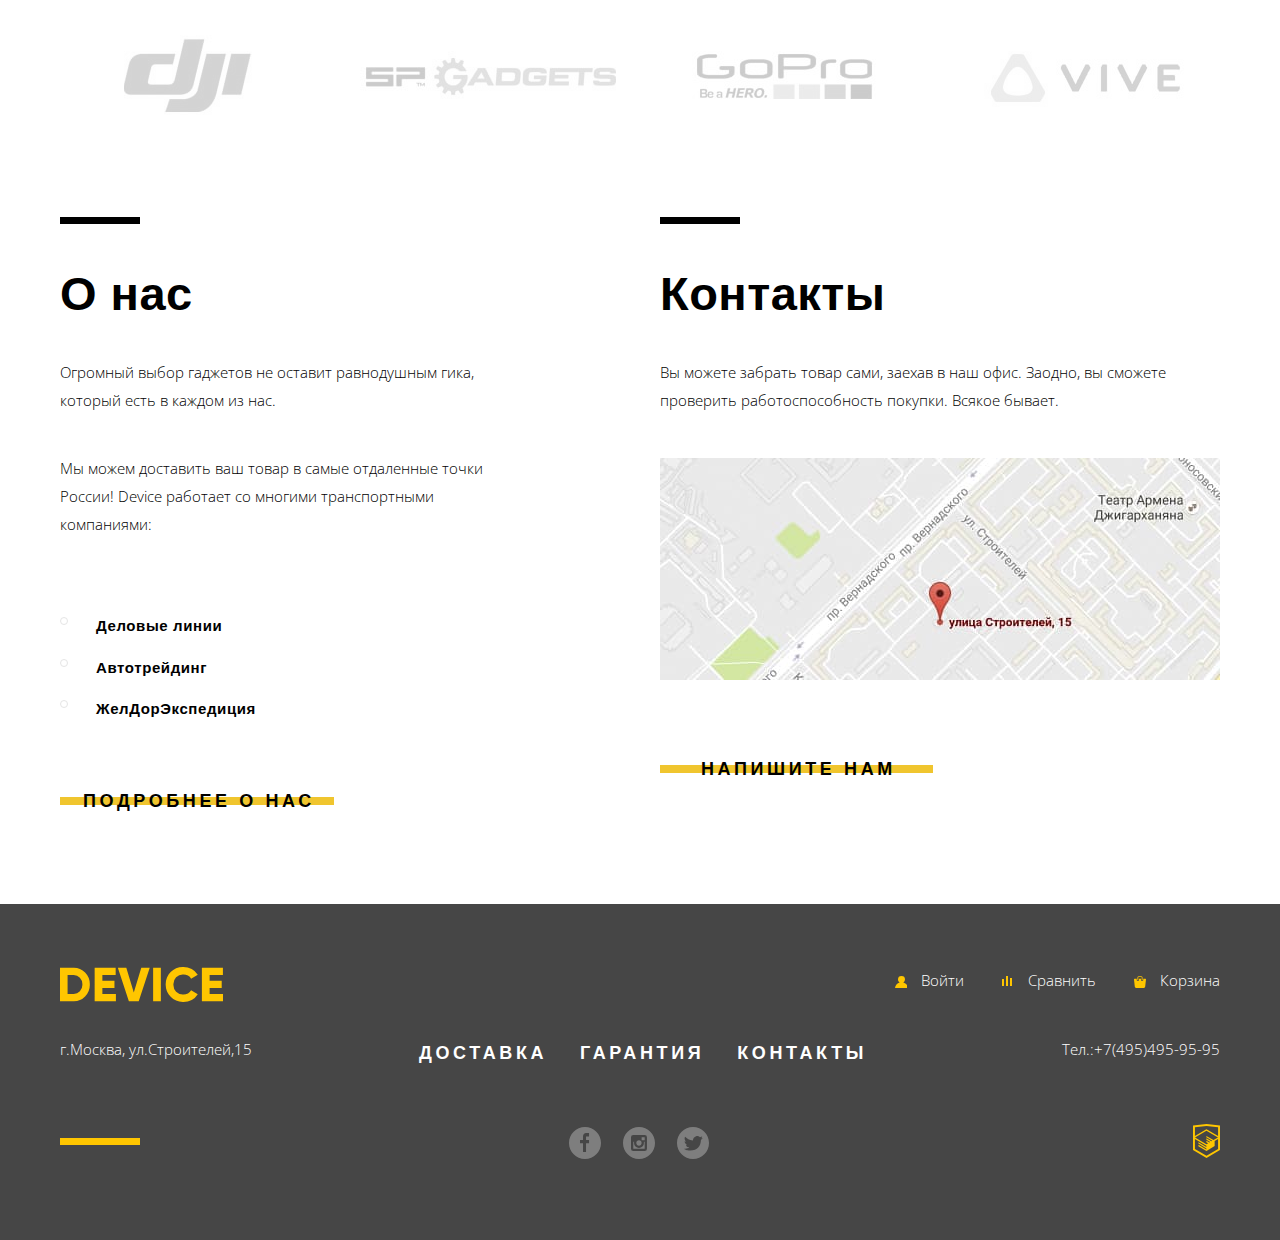
==== commit 161e9697: "Add first correction" ====
--- a/index.html
+++ b/index.html
@@ -40,25 +40,25 @@
             <li class="nav-catalog-item nav-catalog-item-first">
               <ul class="nav-catalog-list-small">
                 <li class="nav-catalog-item-small nav-catalog-item-small-first">
-                  <a href="#">Виртуальная реальность</a></li>
+                  <a class="nav-catalog-link" href="#">Виртуальная реальность</a></li>
                 <li class="nav-catalog-item-small nav-catalog-item-small-second">
-                    <a href="#">Моноподы для селфи</a></li>
+                  <a class="nav-catalog-link" href="#">Моноподы для селфи</a></li>
                 <li class="nav-catalog-item-small nav-catalog-item-small-third">
-                    <a href="#">Экшн-камеры</a></li>
+                  <a class="nav-catalog-link" href="#">Экшн-камеры</a></li>
               </ul>
             </li>
             <li class="nav-catalog-item nav-catalog-item-second">
               <ul class="nav-catalog-list-small">
                 <li class="nav-catalog-item-small nav-catalog-item-small-first">
-                    <a href="#">Фитнес-браслеты</a></li>
+                  <a class="nav-catalog-link" href="#">Фитнес-браслеты</a></li>
                 <li class="nav-catalog-item-small nav-catalog-item-small-second">
-                  <a href="#">Умные часы</a></li>
+                  <a class="nav-catalog-link" href="#">Умные часы</a></li>
               </ul>
             </li>
             <li class="nav-catalog-item nav-catalog-item-third">
               <ul class="nav-catalog-list-small">
                 <li class="nav-catalog-item-small nav-catalog-item-small-first">
-                  <a href="#">Квадрокоптеры</a></li>
+                  <a class="nav-catalog-link" href="#">Квадрокоптеры</a></li>
               </ul>
             </li>
           </ul>
@@ -79,13 +79,13 @@
       </nav>
     </header>
     <main class="page-main">
-      <h1 class="visually-hidden">Вы на странице Device</h1>
+      <h1 class="main-titre visually-hidden ">Вы на странице Device</h1>
       <section class="slider">
         <div class="container">
           <div class="slider-container">
-            <input class="visually-hidden" type="radio" id="product-1" name="product" checked>
-            <input class="visually-hidden" type="radio" id="product-2" name="product">
-            <input class="visually-hidden" type="radio" id="product-3" name="product">
+            <input class="visually-hidden product-1" type="radio" id="product-1" name="product" checked>
+            <input class="visually-hidden product-2" type="radio" id="product-2" name="product">
+            <input class="visually-hidden product-3" type="radio" id="product-3" name="product">
             <div class="slider-navigation">
               <label for="product-1" class="slider-controls">Первый</label>
               <label for="product-2" class="slider-controls">Второй</label>
@@ -180,7 +180,7 @@
             <li class="categories-item">
               <a href="catalog/monopods-for-selfie.html" class="categories-link categories-link-second">
                 <div class="categories-square"></div>
-                Моноподы для селфи</a>
+                Моноподы <br> для селфи</a>
             </li>
             <li class="categories-item">
               <a href="catalog/action-camera.html" class="categories-link categories-link-third">
@@ -208,9 +208,9 @@
       <section class="services">
         <div class="container">
           <div class="services-item">
-            <input type="radio" class="visually-hidden services-input" id="service-1" checked name="services">
-            <input type="radio" class="visually-hidden services-input" id="service-2" name="services">
-            <input type="radio" class="visually-hidden services-input" id="service-3" name="services">
+            <input type="radio" class="visually-hidden services-input service-1" id="service-1" checked name="services">
+            <input type="radio" class="visually-hidden services-input service-2" id="service-2" name="services">
+            <input type="radio" class="visually-hidden services-input service-3" id="service-3" name="services">
             <div class="services-list">
               <label for="service-1" class="button-line services-button services-button-delivery">Доставка</label>
               <label for="service-2" class="button-line services-button services-button-warranty">Гарантия</label>
@@ -274,7 +274,7 @@
             <div class="about-us">
               <h2 class="about-us-title">О нас</h2>
               <p>Огромный выбор гаджетов не оставит равнодушным гика, который есть в каждом из нас.</p>
-              <p>Мы можем доставить ваш товар в самые отдаленные точки России! Device работает со многими транспортными компаниями.</p>
+              <p>Мы можем доставить ваш товар в самые отдаленные точки России! Device работает со многими транспортными компаниями:</p>
               <ul class="about-us-list">
                 <li class="about-us-item">Деловые линии</li>
                 <li class="about-us-item">Автотрейдинг</li>
@@ -311,16 +311,16 @@
             </ul>
           </div>
           <div class="footer-row footer-row-second">
-            <address>г.Москва, ул.Строителей,15</address>
+            <div class="address">г.Москва, ул.Строителей,15</div>
             <nav class="footer-nav">
               <ul class="nav-list footer-nav-list">
-                <li class="nav-item footer-nav-item-delivery">
+                <li class="nav-item footer-nav-item">
                   <a href="delivery.html" class="nav-link footer-nav-link ">Доставка</a>
                 </li>
-                <li class="footer-nav-item-warranty">
+                <li class="nav-item footer-nav-item">
                   <a href="warranty.html" class="nav-link footer-nav-link">Гарантия</a>
                 </li>
-                <li class="footer-nav-item-credit">
+                <li class="nav-item footer-nav-item">
                   <a href="contacts.html" class="nav-link footer-nav-link">Контакты</a>
                 </li>
               </ul>
--- a/css/style.min.css
+++ b/css/style.min.css
@@ -1,2 +1,3 @@
-@keyframes bounce{0%{transform:translateY(-2000px)}70%{transform:translateY(30px)}90%{transform:translateY(-10px)}to{transform:translateY(0)}}@keyframes shake{0%,to{transform:translateX(0)}10%,30%,50%,70%,90%{transform:translateX(-10px)}20%,40%,60%,80%{transform:translateX(10px)}}html{box-sizing:border-box}*,::after,::before{box-sizing:inherit}body{margin:0;font-family:"Open Sans","Arial",sans-serif;font-weight:300;font-size:15px}.visually-hidden:not(:focus):not(:active),input[type=checkbox].visually-hidden,input[type=radio].visually-hidden,label.visually-hidden{position:absolute;width:1px;height:1px;margin:-1px;border:0;padding:0;white-space:nowrap;clip-path:inset(100%);clip:rect(0 0 0 0);overflow:hidden}a{text-decoration:none}.button-line,img{vertical-align:middle}img{max-width:100%;height:auto}h1{font-family:"Gilroy","Arial",sans-serif;font-size:47px;font-weight:800;text-transform:uppercase;letter-spacing:.47px}.active,a{color:#000}.button-line{font-family:"Gilroy","Arial",sans-serif;font-size:18px;line-height:24px;font-weight:800;text-transform:uppercase;letter-spacing:3.6px;display:inline-block;position:relative;cursor:pointer;z-index:1;padding:0 45px;border:0;background:0 0;text-align:center}.button-line:focus{outline:0}.button-line:active{color:rgba(0,0,0,.3)}.button-line::before{content:"";height:8px;background:#f0c52e;position:absolute;top:12px;left:0;right:0;z-index:-1;margin-top:-4px}#service-1:focus~.services-list .services-button-delivery::before,#service-2:focus~.services-list .services-button-warranty::before,#service-3:focus~.services-list .services-button-credit::before,.button-line:focus::before,.button-line:hover::before{height:40px;top:-7px;margin-top:0}.logo-device:hover{opacity:.6}.logo-device:active{opacity:.3}.nav-list,.user-list{display:flex;margin:0;padding:0;list-style:none}.user-link:hover{opacity:.6}.user-link:active{opacity:.3}.nav-list{margin:0 0 0 17px}.nav-link{font-family:"Gilroy","Arial",sans-serif;font-size:18px;font-weight:800;text-transform:uppercase;line-height:24px;letter-spacing:3.6px}.nav-link:hover{opacity:.6}.nav-link:active{opacity:.3}.page-header{background:rgba(240,197,46,.5);height:299px;width:1160px;margin:40px auto 0;padding:0 60px;position:relative}.page-header-logo-device{display:block;width:163px;height:35px;position:relative;top:-18px;margin-bottom:-16px}.header-search{position:relative;display:flex;align-items:flex-end}.header-search::before{content:"";height:16px;width:16px;background:url(../img/search.svg) left top no-repeat;position:absolute;display:block;top:-3px;left:4px;z-index:0}.search-field{border:0;background:0 0;padding:0 0 14px 30px;width:356px;border-bottom:2px solid transparent}.search-field::placeholder{color:rgba(0,0,0,.3)}.search-field:hover::placeholder{color:rgba(0,0,0,.6)}.search-field:focus{border-bottom-color:#000;outline:0}.search-field:focus::placeholder{color:#000}.search-field:focus~.search-button{opacity:1}.search-button{border:2px solid #000;background:0 0;width:85px;height:49px;opacity:0;margin-top:-21px;cursor:pointer}.search-button:hover{background:#000;color:#fff}.search-button:active{background:#000;color:rgb(255,255,255,.3)}.search-button:focus{opacity:1}.header-user-container{display:flex;margin-top:36px}.header-user-column{width:50%}.header-user-list{font-size:15px;line-height:30px;margin-top:-12px}.header-user-item-enter,.header-user-item-profile{margin-left:18px}.header-user-item-compare{margin-left:auto;margin-right:41px}.header-user-link{margin-right:-2px}.header-user-link::before{content:"";width:12px;height:12px;display:inline-block;vertical-align:middle;margin-right:14px}.header-user-link-user::before{background:url(../img/user.svg) left top no-repeat}.header-user-link-compare::before{background:url(../img/compare.svg) left top no-repeat}.header-user-link-cart::before{background:url(../img/cart.svg) left top no-repeat}.header-nav-container{display:flex;margin-top:24px}.header-nav-column{width:50%}.nav-catalog{margin:0;list-style:none;position:absolute;background:#f7e296;left:0;right:0;padding:25px 60px 0;min-height:164px;top:135px;z-index:21;display:none}.header-nav-column:hover .nav-catalog{display:flex}.nav-catalog-list-small{margin:0;padding:0;list-style:none}.nav-catalog-item-first{margin-right:58px}.nav-catalog-item-second{margin-right:77px}.nav-catalog-item-small-second,.nav-catalog-item-small-third{margin-top:14px}.nav-catalog-item-small:hover{opacity:.6}.categories-link:active .categories-square::after,.nav-catalog-item-small:active{opacity:.3}.header-nav-item{margin-right:38px}.header-nav-item-contacts{margin-left:auto;margin-right:0}.header-nav-link-plus::after{content:"";width:16px;height:16px;background:url(../img/plus.svg) left top no-repeat;display:inline-block;vertical-align:middle;margin-left:14px;opacity:.3}.button-color{font-family:"Gilroy","Arial",sans-serif;font-size:18px;font-weight:800;text-transform:uppercase;line-height:24px;letter-spacing:3.6px}.container{width:1200px;padding:0 20px;margin:0 auto}.homepage h2{font-family:"Gilroy","Arial",sans-serif;font-size:47px;line-height:47px;font-weight:800;letter-spacing:3.6px;margin-top:28px}.slide{margin:0;list-style:none;display:none;padding:0 0 0 90px;position:relative;z-index:1;min-height:490px}.container-narrow{padding-left:60px}.slider-container{position:relative;margin-top:-103px}.slider-container::before{content:"";width:100px;height:7px;background:#fff;display:block;position:absolute;right:461px;top:27px}.slider-indicator{width:166px;height:131px;font-family:"Gilroy","Arial",sans-serif;font-size:179px;font-weight:800;line-height:179px;letter-spacing:1.8px;color:#fff;position:absolute;right:65px;top:-26px;z-index:-1}.slide-image{width:510px}.slide-image-quadcopter{margin-top:53px}.slider-navigation{position:absolute;bottom:155px;right:62px;z-index:20;font-size:0}#product-1:checked~.slide-first,#product-2:checked~.slide-second,#product-3:checked~.slide-third{display:flex}#product-1:checked~.slider-navigation .slider-controls[for=product-1]::before,#product-2:checked~.slider-navigation .slider-controls[for=product-2]::before,#product-3:checked~.slider-navigation .slider-controls[for=product-3]::before{display:block}#product-1:focus-within~.slider-navigation .slider-controls[for=product-1],#product-2:focus-within~.slider-navigation .slider-controls[for=product-2],#product-3:focus-within~.slider-navigation .slider-controls[for=product-3]{outline-color:#4d90fe;outline-offset:-2px;outline-style:auto;outline-width:5px}.slide-content{width:500px;margin-right:63px}.slide-title{font-family:"Gilroy","Arial",sans-serif;font-size:47px;font-weight:800;margin-bottom:22px;margin-top:72px}.slide p{color:#464646;font-size:15px;font-weight:300;letter-spacing:.15px;line-height:30px;margin-bottom:52px}.slide-button{margin-bottom:73px}.slider-controls,.slider-controls::before{border-radius:50%;border:1px solid #000;cursor:pointer}.slider-controls{vertical-align:middle;margin-right:21px;font-size:0;display:inline-block;width:12px;height:12px;position:relative}.slider-controls::before{content:"";width:6px;height:6px;position:absolute;top:2px;left:2px;display:none}.slider-controls:focus::before{outline:#e59700 auto 5px}.slide-stats{display:block}.slide-stats-list{display:flex;margin:0;padding:0;list-style:none}.slide-stats-item{margin-right:73px;margin-top:-16px}.slide-stats-number{font-family:"Gilroy","Arial",sans-serif;font-size:36px;font-weight:300;line-height:48px;letter-spacing:.36px;white-space:nowrap}.slide-stats-text{font-size:13px;font-weight:300;line-height:20px;letter-spacing:.13px;color:#464646;white-space:nowrap;margin-top:6px}.categories{padding:80px 0 165px}.categories-list{display:flex;justify-content:space-between;padding:0;list-style:none}.categories-item{width:160px}.categories-link{font-family:"Gilroy","Arial",sans-serif;font-size:18px;line-height:24px;font-weight:800;display:block}.categories-square{width:160px;height:160px;background-color:rgba(240,197,46,.5);position:relative;margin-bottom:36px}.categories-square::after{content:"";background-repeat:no-repeat;background-position:center;margin-bottom:39px;display:block;position:absolute;top:50%;left:50%;transform:translate(-50%,-50%)}.categories-link-first .categories-square::after{background:url(../img/virtual-reality.svg) left top no-repeat;width:97px;height:55px}.categories-link-second .categories-square::after{background:url(../img/monopods-for-selfie.svg) left top no-repeat;width:86px;height:117px}.categories-link-third .categories-square::after{background:url(../img/action-camera.svg) left top no-repeat;width:71px;height:87px}.categories-link-fourth .categories-square::after{background:url(../img/fitness-bracelets.svg) left top no-repeat;width:107px;height:65px}.categories-link-fifth .categories-square::after{background:url(../img/smart-watch.svg) left top no-repeat;width:56px;height:98px}.categories-link-sixth .categories-square::after{background:url(../img/quadcopters.svg) left top no-repeat;width:139px;height:69px}.categories-link:hover .categories-square{background-color:#f0c52e}.services{background:#e5e5e5}.services-item{display:flex;min-height:288px;align-items:center}.services-list{width:278px;min-height:319px;border-right:7px solid #000;display:flex;flex-direction:column;position:relative;z-index:1;top:-103px;padding-top:87px;margin-bottom:-32px}.services-description{width:882px;padding-left:120px;position:relative;margin-top:-155px;margin-left:1px;min-height:245px}.services-button{width:160px;padding:0}.services-button+.services-button{margin-top:40px}#service-1:checked~.services-list .services-button-delivery,#service-2:checked~.services-list .services-button-warranty,#service-3:checked~.services-list .services-button-credit{width:auto;color:#f0c52e;padding-left:17px;text-align:left}#service-1:checked~.services-list .services-button-delivery::before,#service-2:checked~.services-list .services-button-warranty::before,#service-3:checked~.services-list .services-button-credit::before{height:40px;background:#000;top:-7px;margin-top:0}.services-content{display:none}.services-content p{width:426px;line-height:2}.services-content::after{content:"";display:block;background-repeat:no-repeat;background-position:center;position:relative;margin-top:38px;margin-right:-4px}.services-content-delivery::after{background:url(../img/delivery.svg) left top no-repeat;width:169px;height:164px}.services-content-warranty::after{background:url(../img/warranty.svg) left top no-repeat;width:171px;height:194px}.services-content-credit::after{background:url(../img/credit.svg) left top no-repeat;width:156px;height:186px}#service-1:checked~.services-description .services-content-delivery,#service-2:checked~.services-description .services-content-warranty,#service-3:checked~.services-description .services-content-credit{display:flex;justify-content:space-between;padding-right:35px}.partners{padding-top:94px}.partners-list{display:flex;justify-content:flex-start;list-style:none;margin:0;padding:0}.partners-item{width:260px;margin-right:32px}.partners-link{display:block}.partners-image{filter:grayscale(100%);opacity:.2}.partners-link:hover .partners-image{filter:none;opacity:1}.about-contacts{padding:92px 0 89px}.about-contacts-columns{display:flex;justify-content:space-between}.about-contacts-columns h2{font-family:"Gilroy","Arial",sans-serif;font-size:47px;font-weight:800;line-height:48px;letter-spacing:.47px;margin-top:0}.about-us{width:462px}.about-us-title::before{content:"";width:80px;height:7px;background:#000;display:block;margin-bottom:46px}.contacts{width:560px}.contacts-map{display:block;width:560px;height:222px;font-size:0;margin-top:44px}.about-us-list{margin:64px 0 0;list-style:none;padding:0;position:relative}.about-us-item{font-family:"Gilroy","Arial",sans-serif;font-weight:800;letter-spacing:3.6px;margin-top:20px;padding-left:36px}.about-us-item::before{content:"";width:8px;height:8px;display:block;border-radius:50%;border:1px solid #e5e5e5;position:absolute;left:0}.about-us p,.contacts p{margin-top:44px;line-height:24px}.about-us .button-line{margin-top:72px}.contacts .button-line{margin-top:82px}.catalog .page-header{height:186px}.box{flex-grow:1}.box-left,.catalog-header{background:#ebebeb}.catalog-header{height:71px;margin-top:-4px}.catalog.main{height:100%;padding-left:56px}.box-left .catalog-header{background:#d9d9d9}.box-left .catalog-main{background:#ebebeb}.catalog-user-item-compare{margin-right:-6px}.catalog-user-link{margin-right:20px}.catalog h1{text-transform:none;margin-bottom:24px}.catalog h2{font-size:16px;font-family:"Gilroy","Arial",sans-serif;line-height:24px;letter-spacing:3.2px;text-transform:uppercase;margin:0;padding:23px 0}.catalog h3{margin:0}.breadcrumbs{line-height:24px;padding:0;margin:0 0 50px;list-style:none;display:flex;justify-content:flex-start;flex-wrap:wrap}.breadcrumbs li::before{content:"";width:4px;height:7px;display:block;position:absolute;background:url(../img/nav-arrow.svg);top:9px;left:-21px}.breadcrumbs li:first-child::before{display:none}.breadcrumbs li{position:relative;margin-right:32px}.breadcrumbs-link{color:rgba(0,0,0,.3)}.breadcrumbs li:last-child{color:rgba(0,0,0,.3)}.breadcrumbs-link:hover{color:rgba(0,0,0,.6)}.breadcrumbs-link:active{color:rgba(0,0,0,.1)}.filter-item{margin:0 0 38px;padding:0;border:0}.range-filter{margin-top:4px}.range-controls{height:15px;border-radius:5px;position:relative}.range-controls .scale{height:2px;background:#d7dcde}.range-controls .bar{width:55%;height:2px;background:#91c92f}.range-controls .toggle{padding:0;width:20px;height:22px;position:absolute;cursor:pointer;background:url(../img/filter-button-min.svg) left top no-repeat;top:-9px}.range-controls .toggle:active{transform:scale(1.1)}.range-controls .toggle-min{left:-4px}.range-controls .toggle-max{left:109px}.price-controls{font-size:0}.price-controls label{display:inline-block;vertical-align:middle;width:45%;font-size:14px;opacity:.2}.price-controls input{width:54px;border:0;font-size:14px;background:#ebebeb}.catalog-sort{display:flex;align-items:center;margin-bottom:69px;background:#ebebeb;width:830px;height:66px}.catalog-sort-title{font-family:"Gilroy","Arial",sans-serif;font-size:16px;font-weight:800;line-height:24px;letter-spacing:3.2px;text-transform:uppercase;margin-right:54px;margin-left:72px;margin-top:11px}.catalog-sort-list{width:490px;list-style:none;margin:0;padding:0;display:flex;flex-wrap:wrap;align-items:center}.catalog-sort-item:last-child{margin-right:0}.catalog-sort-item{font-family:"Open Sans","Arial",sans-serif;font-size:14px;line-height:18px;margin-right:30px}.catalog-sort-link{color:rgba(0,0,0,.3)}.catalog-sort-link:hover{color:rgba(0,0,0,.6)}.catalog-sort-link.active,.catalog-sort-link:active{color:#000}.catalog-sort-order{width:11px;height:11px;align-items:center;opacity:.2}.catalog-sort-order:hover{opacity:.4}.catalog-sort-order.active,.catalog-sort-order:active{opacity:1}.catalog-sort-order-1{background:url(../img/icon-up-dir.svg) left top no-repeat;margin-left:auto}.catalog-sort-order-2{background:url(../img/icon-down-dir.svg) left top no-repeat;margin-left:19px}.catalog-container,.product-caption:hover .product-caption-content{display:flex}.catalog-products{width:830px;padding-top:67px}.catalog-products-list{display:flex;flex-wrap:wrap;margin:0;padding:0 0 0 70px;list-style:none}.catalog-products-item{width:360px;margin-right:40px}.catalog-products-item:nth-child(even){margin-right:0}.product-title-2{max-width:173px}.product-title-4{max-width:225px}.product-caption{position:relative}.product-caption-content{position:absolute;top:0;bottom:0;left:0;right:0;flex-direction:column;justify-content:center;align-items:center;background:rgba(238,238,238,.7);display:none;z-index:3}.more-product::before{left:-40px;width:200px}.more-product:hover::before{content:"";height:40px;background:#f0c52e;top:-7px;left:-40px;z-index:-1;width:200px}.more-product:active{color:rgba(0,0,0,.3)}.product-compare{margin-bottom:16px}.compare{opacity:.5}.compare:hover{opacity:1}.compare:active{opacity:.2}.product-new{position:absolute;top:27px;right:27px;z-index:1;width:60px;height:60px;border-radius:50%;border:1px solid rgba(0,0,0,.2);text-transform:uppercase;color:rgba(0,0,0,.2);display:flex;justify-content:center;align-items:center;font-weight:700;font-size:14px}.filter{width:325px;height:100%;margin-left:auto;padding:0 65px 0 57px}.filter-container{padding-top:68px}.filter-input{font-size:14px;line-height:40px;font-weight:300;color:#000}.filter-label,.filter-label-radio{cursor:pointer}.filter-label::before{content:"";display:inline-block;vertical-align:middle;width:23px;height:23px;background:url(../img/checkbox-off.svg) left top no-repeat;margin-right:13px}.filter-input:checked+.filter-label::before{background-image:url(../img/checkbox-on.svg);width:27px;height:23px}.filter-input-radio:disabled+.filter-label-radio,.filter-input:disabled+.filter-label{opacity:.25}.filter-label-radio::before{content:"";display:inline-block;vertical-align:middle;width:28px;height:28px;background:url(../img/radio-off.svg) left top no-repeat;margin-right:13px}.filter-input-radio:checked+.filter-label-radio::before{background-image:url(../img/radio-on.svg)}.filter-label-radio:hover::before,.filter-label:hover::before{opacity:.6}.filter p,.filter-item legend{font-family:"Gilroy","Arial",sans-serif;font-size:18px;line-height:24px;font-weight:800;color:#000;margin:0 0 28px}.filter-border{border-top:3px solid #000;margin-bottom:38px;padding-top:10px}.filter-border p{font-weight:800}.filter-option{margin-bottom:16px}.product{display:flex;order:1;flex-direction:column-reverse}.product-card{display:flex;justify-content:space-between;align-items:center;margin-top:33px;margin-bottom:46px}.product-link{font-family:"Gilroy","Arial",sans-serif;font-size:18px;line-height:24px;font-weight:800;color:#000}.pagination-list,.product-price{font-family:"Gilroy","Arial",sans-serif;font-size:16px}.product-price{line-height:24px;color:#464646;white-space:nowrap;font-weight:300}.pagination-list{margin:-12px 0 77px auto;padding:0;list-style:none;display:flex;font-weight:800;background:#ebebeb;width:760px;height:70px}.pagination-item{margin:0 15px;color:#000;height:100%;display:block;line-height:70px}.pagination-item:first-child{margin-right:auto}.pagination-item:last-child{margin-left:auto}.pagination-link{color:rgba(0,0,0,.3)}.pagination-link:hover{color:rgba(0,0,0,.6)}.pagination-link:active{color:#000}.pagination-button a:hover{background-color:#d9d9d9}.pagination-button-link{height:100%;display:block;line-height:70px;padding:0 34px}.pagination-button-link:active{color:rgba(0,0,0,.3)}.pagination-button-back,.pagination-button-forward{font-family:"Gilroy","Arial",sans-serif;font-size:16px;font-weight:800;letter-spacing:3.2px;line-height:24px;text-transform:uppercase;margin:0}.page-footer{background:#464646;color:#fff;padding-top:63px;padding-bottom:66px}.page-footer a{color:#fff}.footer-row-first{display:flex;justify-content:space-between}.footer-user-list{margin-top:5px}.footer-user-item-user{margin-right:38px}.footer-user-item-compare{margin-left:auto;margin-right:38px}.footer-user-link-user{margin-right:18px}.footer-user-link::before{content:"";width:12px;height:12px;display:inline-block;vertical-align:middle;margin-right:14px}.footer-user-link-user::before{background:url(../img/user-yellow.svg) left top no-repeat}.footer-user-link-compare::before{background:url(../img/compare-yellow.svg) left top no-repeat}.footer-user-link-cart::before{background:url(../img/cart-yellow.svg) left top no-repeat}.user-link-exit{opacity:.3}.footer-row-second{display:flex;justify-content:space-between}address{font-size:15px;font-weight:300;margin-top:40px;font-style:normal}.footer-nav-list{justify-content:space-between;margin-top:40px}.footer-nav-item-delivery,.footer-nav-item-warranty{margin-right:38px}.phone{margin-top:40px;display:inline-block;vertical-align:middle;margin-left:45px}.footer-row-third{display:flex;justify-content:space-between}.footer-row-third::before{content:"";width:80px;height:7px;background:#ffc600;display:block;margin-top:73px}.social-network{list-style:none;margin-top:62px;padding:0;display:flex;justify-content:center}.social-network-item{margin:0 11px}.social-network-link{width:32px;height:32px;display:inline-block;vertical-align:middle}.social-network-link-first{background:url(../img/facebook.svg) left top no-repeat;opacity:.3}.social-network-link-second{background:url(../img/instagram.svg) left top no-repeat;opacity:.3}.social-network-link-third{background:url(../img/twitter.svg) left top no-repeat;opacity:.3}.social-network-link:hover{opacity:.6}.social-network-link:active{opacity:.1}.page-footer-logo-html{width:27px;height:35px;display:inline-block;vertical-align:middle;background:url(../img/logo-html-academy.svg) left top no-repeat;margin:59px 0 0 55px}.page-footer-logo-html:hover{opacity:.6}.page-footer-logo-html:active{opacity:.3}.modal-contact{width:960px;height:553px;top:120px;left:50%;color:#000;background:#fff;box-shadow:0 10px 20px 0 rgba(4,6,6,.2);padding:99px 100px;margin-left:-486px;position:fixed;z-index:20;display:none}.modal-contact.show,.modal-map.show{display:block;animation:bounce .6s}.modal-contact.modal-error{animation:shake .6s}.modal-close{width:55px;height:55px;font-size:0;background-color:transparent;background:url(../img/modal-close.svg) left top no-repeat;border:0;cursor:pointer;position:absolute;top:15px;right:15px;opacity:.5}.modal-close:hover{opacity:1}.modal-close:active{opacity:.3}.modal-form{display:flex;flex-wrap:wrap;justify-content:space-between}.modal-field,.modal-map iframe{border:0}.modal-field-text{width:100%;margin-top:29px}.modal-title{font-family:"Gilroy","Arial",sans-serif;font-size:18px;font-weight:800;line-height:24px;display:block;margin-bottom:13px}.modal-input{display:block;background:#f2f2f2;opacity:.5;padding:20px;border:2px solid transparent}.modal-input:hover{background:#eaeaea}.modal-input:focus{background:#fff;color:#464646;border-color:rgba(240,197,46,.5);outline:0}.error{background:#f6dada}.modal-email,.modal-name{height:50px;width:360px}.modal-message{width:100%;height:157px}.more-modal{border:0;background:0;margin-top:55px;margin-left:27px}.modal-map{top:50%;left:50%;width:960px;height:559px;margin-top:-260px;margin-left:-490px;position:fixed;z-index:20;box-shadow:0 10px 20px 0 rgba(4,6,6,.2);display:none}
+@keyframes bounce{0%{transform:translateY(-2000px)}70%{transform:translateY(30px)}90%{transform:translateY(-10px)}to{transform:translateY(0)}}@keyframes shake{0%,to{transform:translateX(0)}10%,30%,50%,70%,90%{transform:translateX(-10px)}20%,40%,60%,80%{transform:translateX(10px)}}html{box-sizing:border-box}*,::after,::before{box-sizing:inherit}body{margin:0;font-family:"Open Sans","Arial",sans-serif;font-weight:300;font-size:15px}.visually-hidden:not(:focus):not(:active),input[type=checkbox].visually-hidden,input[type=radio].visually-hidden,label.visually-hidden{position:absolute;width:1px;height:1px;margin:-1px;border:0;padding:0;white-space:nowrap;clip-path:inset(100%);clip:rect(0 0 0 0);overflow:hidden}a{text-decoration:none}.active{color:#000}.button-line{font-family:"Gilroy","Arial",sans-serif;font-size:18px;line-height:24px;font-weight:800;text-transform:uppercase;letter-spacing:3.6px;display:inline-block;vertical-align:middle;position:relative;cursor:pointer;z-index:1;padding:0 45px;border:0;background:0 0;text-align:center;color:#000}.button-line:focus{outline:0}.button-line:active{color:rgba(0,0,0,.3)}.button-line::before{content:"";height:8px;background:#f0c52e;position:absolute;top:50%;left:0;right:0;z-index:-1;margin-top:-4px}.button-line:focus::before,.button-line:hover::before,.service-1:focus~.services-list .services-button-delivery::before,.service-2:focus~.services-list .services-button-warranty::before,.service-3:focus~.services-list .services-button-credit::before{height:40px;top:-7px;margin-top:0}.logo-device:hover{opacity:.6}.logo-device:active{opacity:.3}.nav-list,.user-list{display:flex;margin:0;padding:0;list-style:none}.user-link:hover{opacity:.6}.user-link:active{opacity:.3}.nav-list{margin:0 0 0 17px}.nav-link{font-family:"Gilroy","Arial",sans-serif;font-size:18px;font-weight:800;text-transform:uppercase;line-height:24px;letter-spacing:3.6px;color:#000}.nav-link:hover{opacity:.6}.nav-link:active{opacity:.3}.page-header{background:rgba(240,197,46,.5);height:299px;width:1160px;margin:40px auto 0;padding:0 60px;position:relative}.page-header-logo-device{display:block;width:163px;height:35px;position:relative;top:-18px;margin-bottom:-16px}.header-search{position:relative;display:flex;align-items:flex-end}.header-search::before{content:"";height:16px;width:16px;background:url(../img/search.svg) left top no-repeat;position:absolute;display:block;top:-3px;left:4px;z-index:0}.search-field{border:0;background:0 0;padding:0 0 14px 38px;width:356px;border-bottom:2px solid transparent}.search-field::placeholder{color:rgba(0,0,0,.3)}.search-field:hover::placeholder{color:rgba(0,0,0,.6)}.search-field:focus{border-bottom-color:#000;outline:0}.search-field:focus::placeholder{color:#000}.search-field:focus~.search-button{opacity:1}.search-button{border:2px solid #000;background:0 0;width:85px;height:49px;opacity:0;margin-top:-21px;cursor:pointer}.search-button:hover{background:#000;color:#fff}.search-button:active{background:#000;color:rgb(255,255,255,.3)}.search-button:focus{opacity:1}.header-user-container{display:flex;margin-top:33px}.header-user-column{width:50%}.header-user-list{font-size:15px;line-height:30px;margin-top:-9px}.header-user-item-enter,.header-user-item-profile{margin-left:18px}.header-user-item-compare{margin-left:auto;margin-right:41px}.header-user-link{color:#000}.header-user-link::before{content:"";width:12px;height:12px;display:inline-block;vertical-align:middle;margin-right:10px}.header-user-link-user::before{background:url(../img/user.svg) left top no-repeat}.header-user-link-compare::before{background:url(../img/compare.svg) left top no-repeat}.header-user-link-cart::before{background:url(../img/cart.svg) left top no-repeat}.header-nav-container{display:flex;margin-top:24px}.header-nav-column{width:50%}.nav-catalog{margin:0;list-style:none;position:absolute;background:#f7e296;left:0;right:0;padding:25px 60px 0;min-height:164px;top:135px;z-index:21;display:none}.header-nav-column:hover .nav-catalog{display:flex}.nav-catalog-list-small{margin:0;padding:0;list-style:none}.nav-catalog-item-first{margin-right:58px}.nav-catalog-item-second{margin-right:77px}.nav-catalog-item-small-second,.nav-catalog-item-small-third{margin-top:14px}.nav-catalog-item-small:hover{opacity:.6}.nav-catalog-item-small:active{opacity:.3}.nav-catalog-link{color:#000}.header-nav-item{margin-right:38px}.header-nav-item-contacts{margin-left:auto;margin-right:0}.header-nav-link-plus::after{content:"";width:16px;height:16px;background:url(../img/plus.svg) left top no-repeat;display:inline-block;vertical-align:middle;margin-left:14px;opacity:.3}.button-color{font-family:"Gilroy","Arial",sans-serif;font-size:18px;font-weight:800;text-transform:uppercase;line-height:24px;letter-spacing:3.6px}.container{width:1200px;padding:0 20px;margin:0 auto}.homepage h2,.main-titre{font-family:"Gilroy","Arial",sans-serif;font-size:47px;font-weight:800}.main-titre{text-transform:uppercase;letter-spacing:.47px}.homepage h2{line-height:47px;letter-spacing:1.47px;margin-top:28px;margin-bottom:32px}.slide{margin:0;list-style:none;display:none;padding:0 0 0 90px;position:relative;z-index:1;min-height:490px}.container-narrow{padding-left:60px}.slider-container{position:relative;margin-top:-103px}.slider-container::before{content:"";width:100px;height:7px;background:#fff;display:block;position:absolute;right:461px;top:27px}.slider-indicator{width:166px;height:131px;font-family:"Gilroy","Arial",sans-serif;font-size:179px;font-weight:800;line-height:179px;letter-spacing:1.8px;color:#fff;position:absolute;right:65px;top:-26px;z-index:-1}.slide-image{width:510px}.slide-image-quadcopter{margin-top:53px}.slider-navigation{position:absolute;bottom:155px;right:62px;z-index:20;font-size:0}.product-1:checked~.slide-first,.product-2:checked~.slide-second,.product-3:checked~.slide-third{display:flex}.product-1:checked~.slider-navigation .slider-controls[for=product-1]::before,.product-2:checked~.slider-navigation .slider-controls[for=product-2]::before,.product-3:checked~.slider-navigation .slider-controls[for=product-3]::before{display:block}.product-1:focus-within~.slider-navigation .slider-controls[for=product-1],.product-2:focus-within~.slider-navigation .slider-controls[for=product-2],.product-3:focus-within~.slider-navigation .slider-controls[for=product-3]{outline-color:#4d90fe;outline-offset:-2px;outline-style:auto;outline-width:5px}.slide-content{width:500px;margin-right:63px}.slide-title{font-family:"Gilroy","Arial",sans-serif;font-size:47px;font-weight:800;margin-bottom:22px;margin-top:72px}.slide p{color:#464646;font-size:15px;font-weight:300;letter-spacing:.15px;line-height:30px;margin-bottom:52px}.slide-button{margin-bottom:73px}.slider-controls,.slider-controls::before{border-radius:50%;border:1px solid #000;cursor:pointer}.slider-controls{vertical-align:middle;margin-right:21px;font-size:0;display:inline-block;width:12px;height:12px;position:relative}.slider-controls::before{content:"";width:6px;height:6px;position:absolute;top:2px;left:2px;display:none}.slider-controls:focus::before{outline:#e59700 auto 5px}.slide-stats{display:block}.slide-stats-list{display:flex;margin:0;padding:0;list-style:none}.slide-stats-item{margin-left:78px;margin-top:-14px}.slide-stats-item:first-child{margin-left:0}.slide-stats-number{font-family:"Gilroy","Arial",sans-serif;font-size:36px;font-weight:300;line-height:48px;letter-spacing:.36px;white-space:nowrap}.slide-stats-text{font-size:13px;font-weight:300;line-height:20px;letter-spacing:.13px;color:#464646;white-space:nowrap;margin-top:6px}.categories{padding:80px 0 165px}.categories-list{display:flex;justify-content:space-between;padding:0;list-style:none}.categories-item{width:160px}.categories-link{font-family:"Gilroy","Arial",sans-serif;font-size:18px;line-height:24px;font-weight:800;display:block;color:#000}.categories-square{width:160px;height:160px;background-color:rgba(240,197,46,.5);position:relative;margin-bottom:36px}.categories-square::after{content:"";background-repeat:no-repeat;background-position:center;display:block;position:absolute;top:50%;left:50%;transform:translate(-50%,-50%)}.categories-item:nth-child(2) .categories-square::after{top:auto;bottom:0;transform:translateX(-50%)}.categories-link-first .categories-square::after{background:url(../img/virtual-reality.svg) left top no-repeat;width:97px;height:55px}.categories-link-second .categories-square::after{background:url(../img/monopods-for-selfie.svg) left top no-repeat;width:86px;height:117px}.categories-link-third .categories-square::after{background:url(../img/action-camera.svg) left top no-repeat;width:71px;height:87px}.categories-link-fourth .categories-square::after{background:url(../img/fitness-bracelets.svg) left top no-repeat;width:107px;height:65px}.categories-link-fifth .categories-square::after{background:url(../img/smart-watch.svg) left top no-repeat;width:56px;height:98px}.categories-link-sixth .categories-square::after{background:url(../img/quadcopters.svg) left top no-repeat;width:139px;height:69px}.categories-link:hover .categories-square{background-color:#f0c52e}.categories-link:active,.categories-link:active .categories-square::after{opacity:.3}.services{background:#e5e5e5}.services-item{display:flex;min-height:288px}.services-list{width:285px;min-height:319px;border-right:7px solid #000;display:flex;flex-direction:column;position:relative;z-index:1;top:-103px;padding-top:87px;margin-bottom:-32px}.services-description{width:882px;padding-left:116px;position:relative;margin-top:-155px;margin-left:1px;min-height:245px;padding-top:100px}.services-button{width:160px;padding:0}.services-button+.services-button{margin-top:40px}.service-1:checked~.services-list .services-button-delivery,.service-2:checked~.services-list .services-button-warranty,.service-3:checked~.services-list .services-button-credit{width:auto;color:#f0c52e;padding-left:17px;text-align:left}.service-1:checked~.services-list .services-button-delivery::before,.service-2:checked~.services-list .services-button-warranty::before,.service-3:checked~.services-list .services-button-credit::before{height:40px;background:#000;top:-7px;margin-top:0}.services-content{display:none}.services-content p{width:426px;line-height:2}.services-content::after{content:"";display:block;background-repeat:no-repeat;background-position:center;position:relative;margin-top:38px;margin-right:-4px}.services-content-delivery::after{background:url(../img/delivery.svg) left top no-repeat;width:169px;height:164px}.services-content-warranty::after{background:url(../img/warranty.svg) left top no-repeat;width:171px;height:194px}.services-content-credit::after{background:url(../img/credit.svg) left top no-repeat;width:156px;height:186px}.service-1:checked~.services-description .services-content-delivery,.service-2:checked~.services-description .services-content-warranty,.service-3:checked~.services-description .services-content-credit{display:flex;justify-content:space-between;padding-right:35px}.partners{padding-top:94px}.partners-list{display:flex;justify-content:space-between;list-style:none;margin:0;padding:0}.partners-item{width:260px}.partners-link{display:block}.partners-image{filter:grayscale(100%);opacity:.2}.partners-link:hover .partners-image{filter:none;opacity:1}.about-contacts{padding:87px 0 91px}.about-contacts-columns{display:flex;justify-content:space-between}.about-contacts-columns h2{font-family:"Gilroy","Arial",sans-serif;font-size:47px;font-weight:800;line-height:48px;letter-spacing:.47px;margin-top:0}.about-us{width:468px}.about-us-title::before{content:"";width:80px;height:7px;background:#000;display:block;margin-bottom:46px}.contacts{width:560px}.contacts-map{display:block;width:560px;height:222px;font-size:0;margin-top:44px}.about-us-list{margin:79px 0 0;list-style:none;padding:0;position:relative}.about-us-item{font-family:"Gilroy","Arial",sans-serif;font-weight:800;letter-spacing:.6px;margin-top:24px;padding-left:36px}.about-us-item::before{content:"";width:8px;height:8px;display:block;border-radius:50%;border:1px solid #e5e5e5;position:absolute;left:0}.about-us p,.contacts p{margin-top:40px;line-height:28px}.about-us .button-line{margin-top:72px;padding-left:23px;padding-right:19px}.contacts .button-line{margin-top:77px;padding-right:37px;padding-left:41px}.catalog .page-header{height:186px}.box{flex-grow:1}.box-left,.catalog-header{background:#ebebeb}.catalog-header{height:71px;margin-top:-4px}.catalog.main{height:100%;padding-left:56px}.box-left .catalog-header{background:#d9d9d9}.box-left .catalog-main{background:#ebebeb}.catalog-user-item-compare{margin-right:-6px}.catalog-user-link{margin-right:23px}.catalog h1{text-transform:none;margin-bottom:24px}.catalog h2{font-size:16px;font-family:"Gilroy","Arial",sans-serif;line-height:24px;letter-spacing:3.2px;text-transform:uppercase;margin:0;padding:23px 0}.catalog h3{margin:0}.breadcrumbs{line-height:24px;padding:0;margin:0 0 50px;list-style:none;display:flex;justify-content:flex-start;flex-wrap:wrap}.breadcrumbs li::before{content:"";width:4px;height:7px;display:block;position:absolute;background:url(../img/nav-arrow.svg);top:9px;left:-21px}.breadcrumbs li:first-child::before{display:none}.breadcrumbs li{position:relative;margin-right:32px}.breadcrumbs-link{color:rgba(0,0,0,.3)}.breadcrumbs li:last-child{color:rgba(0,0,0,.3)}.breadcrumbs-link:hover{color:rgba(0,0,0,.6)}.breadcrumbs-link:active{color:rgba(0,0,0,.1)}.filter-item{margin:0 0 38px;padding:0;border:0}.range-filter{margin-top:4px}.range-controls{height:15px;border-radius:5px;position:relative}.range-controls .scale{height:2px;background:#d7dcde}.range-controls .bar{width:55%;height:2px;background:#91c92f}.range-controls .toggle{padding:0;width:20px;height:22px;position:absolute;cursor:pointer;background:url(../img/filter-button-min.svg) left top no-repeat;top:-9px}.range-controls .toggle:active{transform:scale(1.1)}.range-controls .toggle-min{left:-4px}.range-controls .toggle-max{left:109px}.price-controls{font-size:0}.price-controls label{display:inline-block;vertical-align:middle;width:45%;font-size:14px;opacity:.2}.price-controls input{width:54px;border:0;font-size:14px;background:#ebebeb}.catalog-sort{display:flex;align-items:center;margin-bottom:69px;background:#ebebeb;width:830px;height:66px}.catalog-sort-title{font-family:"Gilroy","Arial",sans-serif;font-size:16px;font-weight:800;line-height:24px;letter-spacing:3.6px;text-transform:uppercase;margin-right:54px;margin-left:72px;margin-top:16px}.catalog-sort-list{width:490px;list-style:none;margin:0;padding:0;display:flex;flex-wrap:wrap;align-items:center}.catalog-sort-item:last-child{margin-right:0}.catalog-sort-item{font-family:"Open Sans","Arial",sans-serif;font-size:14px;line-height:18px;margin-right:30px}.catalog-sort-link{color:rgba(0,0,0,.3)}.catalog-sort-link:hover{color:rgba(0,0,0,.6)}.catalog-sort-link.active,.catalog-sort-link:active{color:#000}.catalog-sort-order{width:11px;height:11px;align-items:center;opacity:.2}.catalog-sort-order:hover{opacity:.4}.catalog-sort-order.active,.catalog-sort-order:active{opacity:1}.catalog-sort-order-1{background:url(../img/icon-up-dir.svg) left top no-repeat;margin-left:auto}.catalog-sort-order-2{background:url(../img/icon-down-dir.svg) left top no-repeat;margin-left:19px}.catalog-container,.product-caption:hover .product-caption-content{display:flex}.catalog-products{width:830px;padding-top:67px}.catalog-products-list{display:flex;flex-wrap:wrap;margin:0;padding:0 0 0 70px;list-style:none}.catalog-products-item{width:360px;margin-right:40px}.catalog-products-item:nth-child(even){margin-right:0}.product-title-2{max-width:173px}.product-title-4{max-width:225px}.product-caption{position:relative}.product-caption-content{position:absolute;top:0;bottom:0;left:0;right:0;flex-direction:column;justify-content:center;align-items:center;background:rgba(238,238,238,.7);display:none;z-index:3}.more-product::before{left:-40px;width:200px}.more-product:hover::before{content:"";height:40px;background:#f0c52e;top:-7px;left:-40px;z-index:-1;width:200px}.more-product:active{color:rgba(0,0,0,.3)}.product-compare{margin-bottom:16px}.compare{opacity:.5}.compare:hover{opacity:1}.compare:active{opacity:.2}.product-new{position:absolute;top:27px;right:27px;z-index:1;width:60px;height:60px;border-radius:50%;border:1px solid rgba(0,0,0,.2);text-transform:uppercase;color:rgba(0,0,0,.2);display:flex;justify-content:center;align-items:center;font-weight:700;font-size:14px}.filter{width:325px;height:100%;margin-left:auto;padding:0 65px 0 57px}.filter-container{padding-top:68px}.filter-input{font-size:14px;line-height:40px;font-weight:300;color:#000}.filter-label,.filter-label-radio{cursor:pointer}.filter-label::before{content:"";display:inline-block;vertical-align:middle;width:23px;height:23px;background:url(../img/checkbox-off.svg) left top no-repeat;margin-right:13px}.filter-input:checked+.filter-label::before{background-image:url(../img/checkbox-on.svg);width:27px;height:23px}.filter-input-radio:disabled+.filter-label-radio,.filter-input:disabled+.filter-label{opacity:.25}.filter-label-radio::before{content:"";display:inline-block;vertical-align:middle;width:28px;height:28px;background:url(../img/radio-off.svg) left top no-repeat;margin-right:13px}.filter-input-radio:checked+.filter-label-radio::before{background-image:url(../img/radio-on.svg)}.filter-label-radio:hover::before,.filter-label:hover::before{opacity:.6}.filter p,.filter-item legend{font-family:"Gilroy","Arial",sans-serif;font-size:18px;line-height:24px;font-weight:800;color:#000;margin:0 0 28px}.filter-border{border-top:3px solid #000;margin-bottom:38px;padding-top:10px}.filter-border p{font-weight:800}.filter-option{margin-bottom:16px}.product{display:flex;order:1;flex-direction:column-reverse}.product-card{display:flex;justify-content:space-between;margin-top:33px;margin-bottom:41px}.product-link{font-family:"Gilroy","Arial",sans-serif;font-size:18px;line-height:24px;font-weight:800;color:#000}.pagination-list,.product-price{font-family:"Gilroy","Arial",sans-serif;font-size:16px}.product-price{line-height:24px;color:#464646;white-space:nowrap;font-weight:300}.pagination-list{margin:-6px 0 77px auto;padding:0;list-style:none;display:flex;font-weight:800;background:#ebebeb;width:760px;height:70px}.pagination-item{margin:0 8px 0 24px;color:#000;height:100%;display:block;line-height:70px}.pagination-item:first-child{margin-right:auto}.pagination-item:last-child{margin-left:auto}.pagination-link{color:rgba(0,0,0,.3)}.pagination-link:hover{color:rgba(0,0,0,.6)}.pagination-link.active,.pagination-link:active{color:#000}.pagination-button a:hover{background-color:#d9d9d9}.pagination-button-link{height:100%;display:block;line-height:70px;padding:0 25px 0 33px;color:#000}.pagination-button-link:active{color:rgba(0,0,0,.3)}.pagination-button-back,.pagination-button-forward{font-family:"Gilroy","Arial",sans-serif;font-size:16px;font-weight:800;letter-spacing:3.2px;line-height:24px;text-transform:uppercase;margin:0}.page-footer{background:#464646;color:#fff;padding-top:63px;padding-bottom:66px}.page-footer a{color:#fff}.footer-row-first{display:flex;justify-content:space-between}.footer-user-list{margin-top:5px}.footer-user-item-user{margin-right:38px}.catalog-footer-user-link-user{margin-right:18px}.catalog-footer-user-item-user{margin-right:38px}.footer-user-item-compare{margin-left:auto;margin-right:38px}.footer-user-link::before{content:"";width:12px;height:12px;display:inline-block;vertical-align:middle;margin-right:14px}.footer-user-link-user::before{background:url(../img/user-yellow.svg) left top no-repeat}.footer-user-link-compare::before{background:url(../img/compare-yellow.svg) left top no-repeat}.footer-user-link-cart::before{background:url(../img/cart-yellow.svg) left top no-repeat}.user-link-exit{opacity:.3}.footer-row-second{display:flex;justify-content:space-between;margin-top:39px}.catalog-footer-row-second{margin-top:34px}.address{font-size:15px;font-weight:300;font-style:normal}.footer-nav-list{justify-content:space-between}.footer-nav-item{margin-right:33px}.footer-nav-item:last-child{margin-right:0}.phone{display:inline-block;vertical-align:middle;margin-left:45px}.footer-row-third{display:flex;justify-content:space-between}.footer-row-third::before{content:"";width:80px;height:7px;background:#ffc600;display:block;margin-top:73px}.social-network{list-style:none;margin-top:62px;padding:0;display:flex;justify-content:center}.social-network-item{margin:0 11px}.social-network-link{width:32px;height:32px;display:inline-block;vertical-align:middle}.social-network-link-first{background:url(../img/facebook.svg) left top no-repeat;opacity:.3}.social-network-link-second{background:url(../img/instagram.svg) left top no-repeat;opacity:.3}.social-network-link-third{background:url(../img/twitter.svg) left top no-repeat;opacity:.3}.social-network-link:hover{opacity:.6}.social-network-link:active{opacity:.1}.page-footer-logo-html{width:27px;height:35px;display:inline-block;vertical-align:middle;background:url(../img/logo-html-academy.svg) left top no-repeat;margin:59px 0 0 55px}.page-footer-logo-html:hover{opacity:.6}.page-footer-logo-html:active{opacity:.3}.modal-contact{width:960px;height:553px;top:120px;left:50%;color:#000;background:#fff;box-shadow:0 10px 20px 0 rgba(4,6,6,.2);padding:99px 100px;margin-left:-486px;position:fixed;z-index:20;display:none}.modal-contact.show,.modal-map.show{display:block;animation:bounce .6s}.modal-contact.modal-error{animation:shake .6s}.modal-close{width:55px;height:55px;font-size:0;background-color:transparent;background:url(../img/modal-close.svg) left top no-repeat;border:0;cursor:pointer;position:absolute;top:15px;right:15px;opacity:.5}.modal-close:hover{opacity:1}.modal-close:active{opacity:.3}.modal-form{display:flex;flex-wrap:wrap;justify-content:space-between}.modal-field,.modal-map iframe{border:0}.modal-field-text{width:100%;margin-top:29px}.modal-title{font-family:"Gilroy","Arial",sans-serif;font-size:18px;font-weight:800;line-height:24px;display:block;margin-bottom:13px}.modal-input{display:block;background:#f2f2f2;opacity:.5;padding:20px;border:2px solid transparent}.modal-input:hover{background:#eaeaea}.modal-input:focus{background:#fff;color:#464646;border-color:rgba(240,197,46,.5);outline:0}.error{background:#f6dada}.modal-email,.modal-name{height:50px;width:360px}.modal-message{width:100%;height:157px}.more-modal{border:0;background:0;margin-top:55px;margin-left:27px}.modal-map{top:50%;left:50%;width:960px;height:559px;margin-top:-260px;margin-left:-490px;position:fixed;z-index:20;box-shadow:0 10px 20px 0 rgba(4,6,6,.2);display:none}
 
+
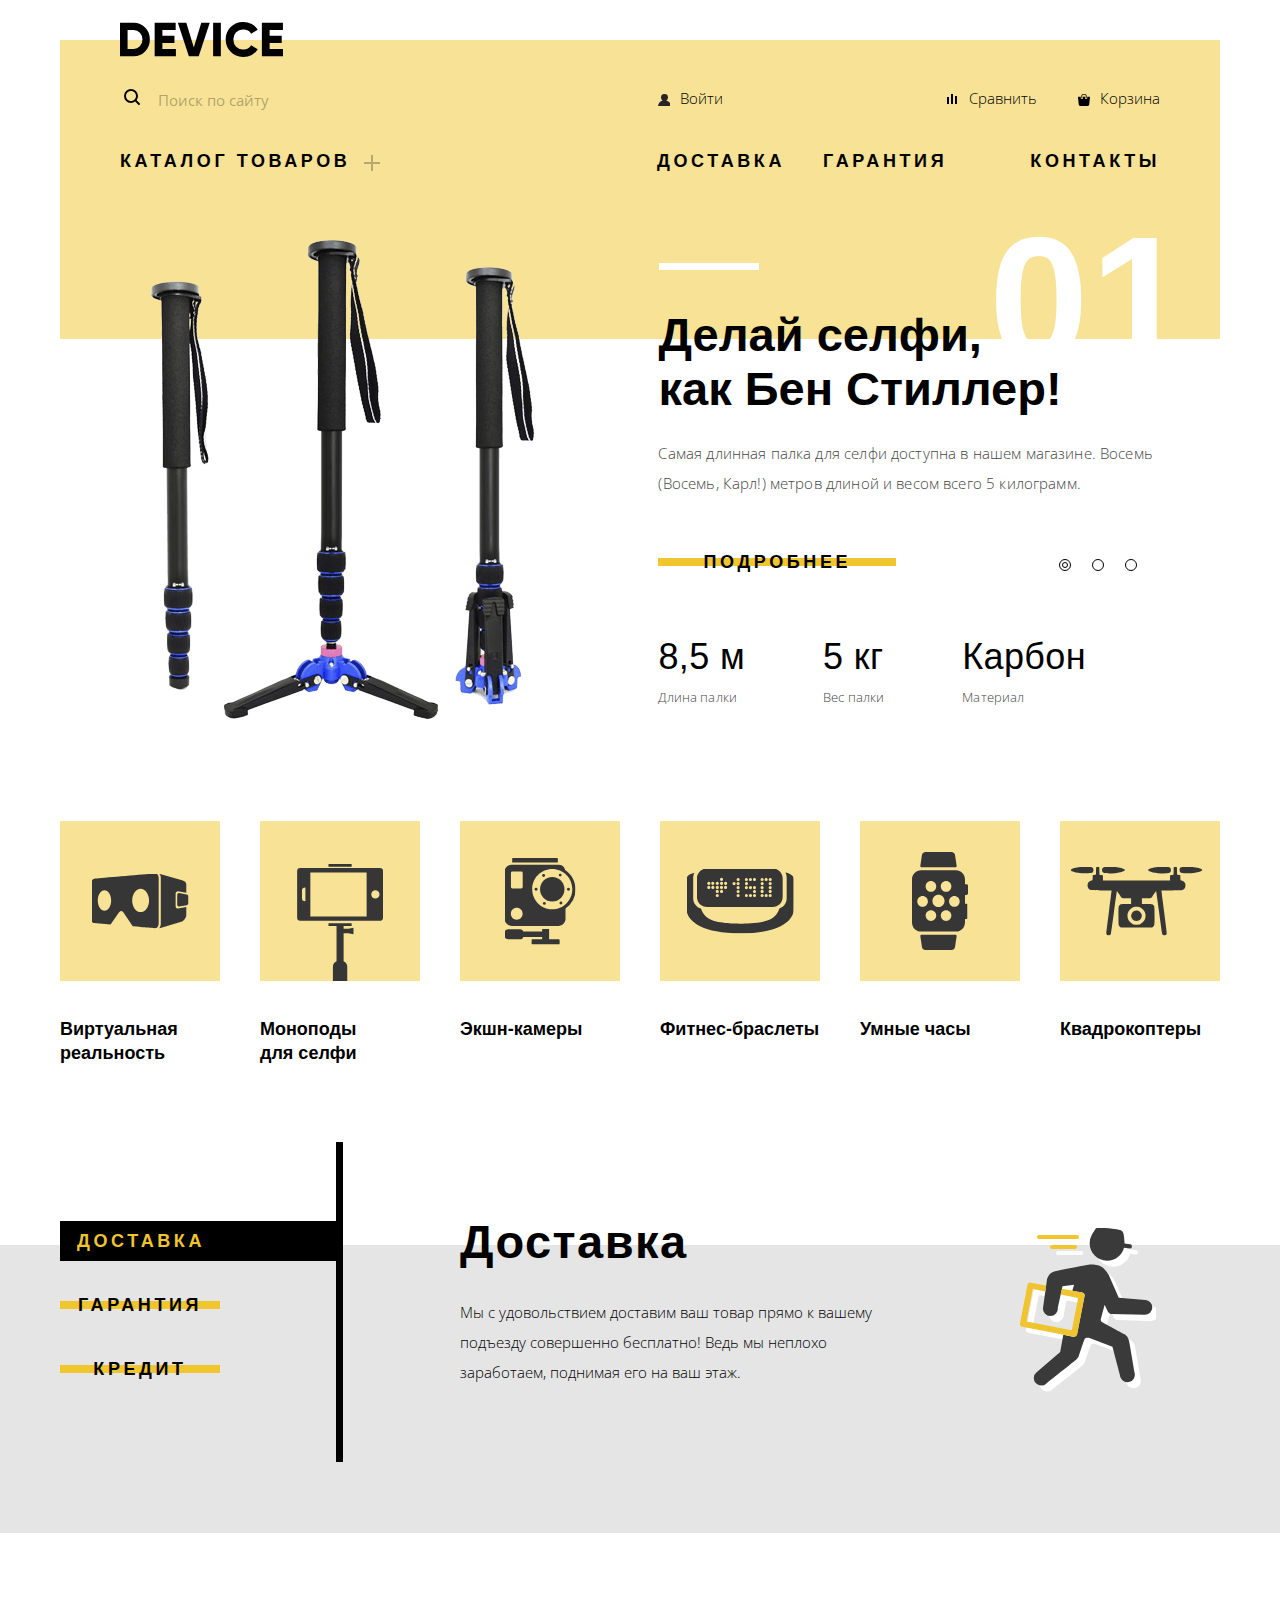
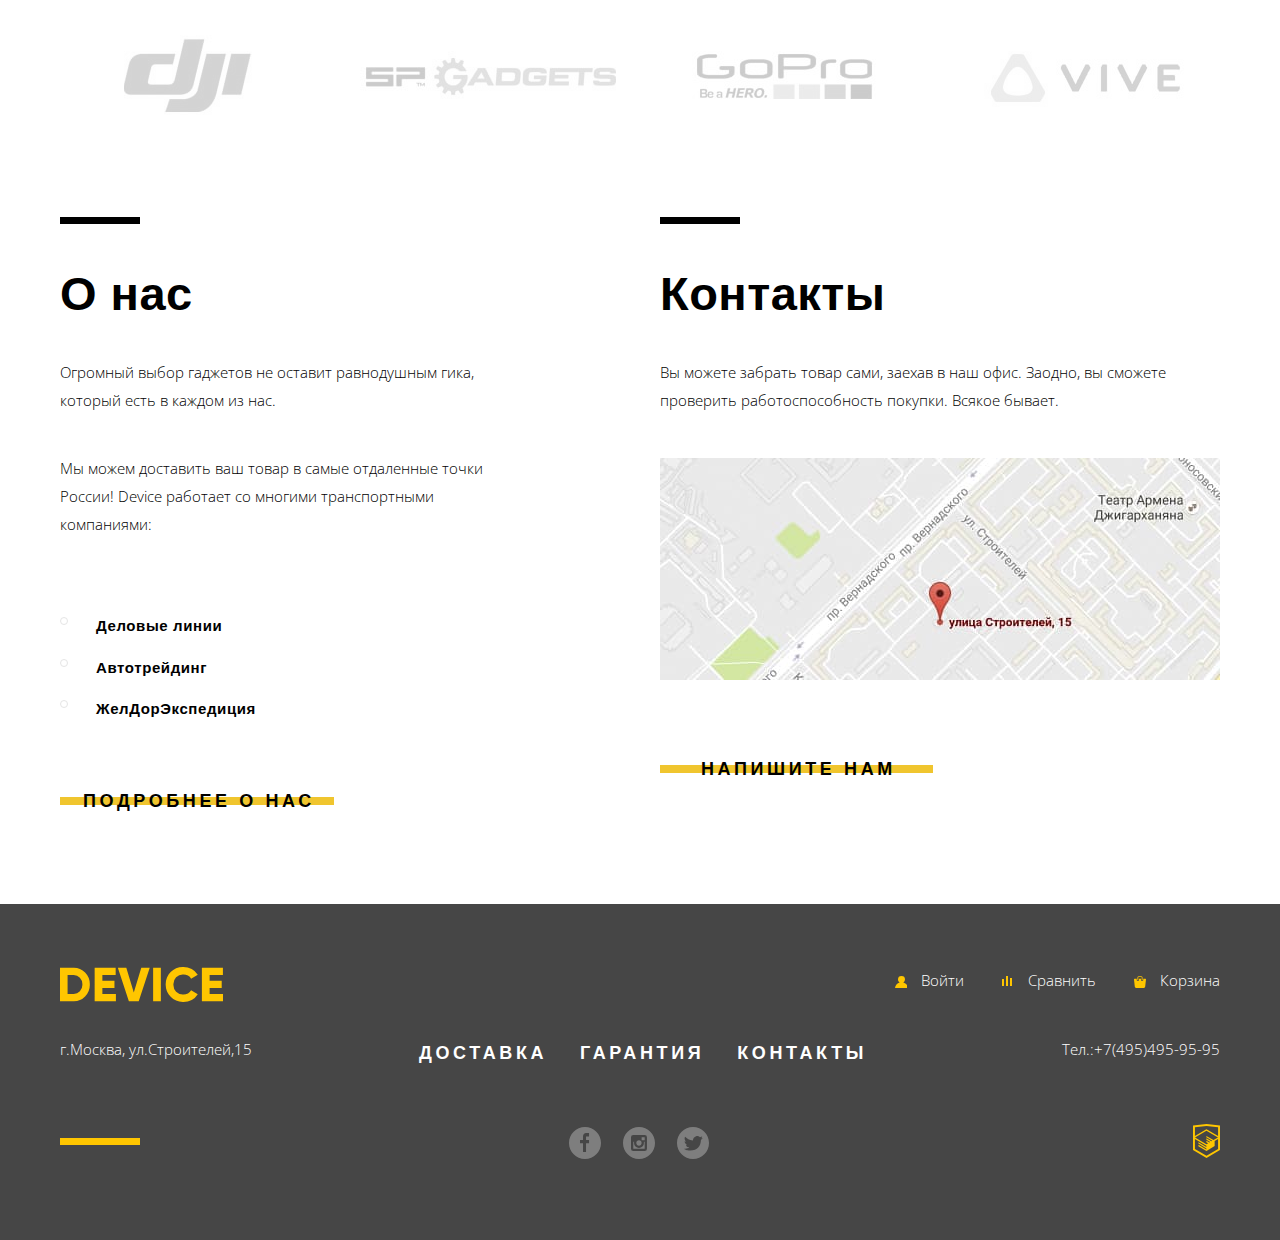
==== commit b95d0df7: "Add second correction" ====
--- a/index.html
+++ b/index.html
@@ -175,7 +175,8 @@
             <li class="categories-item">
               <a href="catalog/virtual-reality.html" class="categories-link categories-link-first">
                 <div class="categories-square"></div>
-                Виртуальная реальность</a>
+                Виртуальная <br> реальность
+              </a>
             </li>
             <li class="categories-item">
               <a href="catalog/monopods-for-selfie.html" class="categories-link categories-link-second">
--- a/css/style.min.css
+++ b/css/style.min.css
@@ -1,3 +1 @@
-@keyframes bounce{0%{transform:translateY(-2000px)}70%{transform:translateY(30px)}90%{transform:translateY(-10px)}to{transform:translateY(0)}}@keyframes shake{0%,to{transform:translateX(0)}10%,30%,50%,70%,90%{transform:translateX(-10px)}20%,40%,60%,80%{transform:translateX(10px)}}html{box-sizing:border-box}*,::after,::before{box-sizing:inherit}body{margin:0;font-family:"Open Sans","Arial",sans-serif;font-weight:300;font-size:15px}.visually-hidden:not(:focus):not(:active),input[type=checkbox].visually-hidden,input[type=radio].visually-hidden,label.visually-hidden{position:absolute;width:1px;height:1px;margin:-1px;border:0;padding:0;white-space:nowrap;clip-path:inset(100%);clip:rect(0 0 0 0);overflow:hidden}a{text-decoration:none}.active{color:#000}.button-line{font-family:"Gilroy","Arial",sans-serif;font-size:18px;line-height:24px;font-weight:800;text-transform:uppercase;letter-spacing:3.6px;display:inline-block;vertical-align:middle;position:relative;cursor:pointer;z-index:1;padding:0 45px;border:0;background:0 0;text-align:center;color:#000}.button-line:focus{outline:0}.button-line:active{color:rgba(0,0,0,.3)}.button-line::before{content:"";height:8px;background:#f0c52e;position:absolute;top:50%;left:0;right:0;z-index:-1;margin-top:-4px}.button-line:focus::before,.button-line:hover::before,.service-1:focus~.services-list .services-button-delivery::before,.service-2:focus~.services-list .services-button-warranty::before,.service-3:focus~.services-list .services-button-credit::before{height:40px;top:-7px;margin-top:0}.logo-device:hover{opacity:.6}.logo-device:active{opacity:.3}.nav-list,.user-list{display:flex;margin:0;padding:0;list-style:none}.user-link:hover{opacity:.6}.user-link:active{opacity:.3}.nav-list{margin:0 0 0 17px}.nav-link{font-family:"Gilroy","Arial",sans-serif;font-size:18px;font-weight:800;text-transform:uppercase;line-height:24px;letter-spacing:3.6px;color:#000}.nav-link:hover{opacity:.6}.nav-link:active{opacity:.3}.page-header{background:rgba(240,197,46,.5);height:299px;width:1160px;margin:40px auto 0;padding:0 60px;position:relative}.page-header-logo-device{display:block;width:163px;height:35px;position:relative;top:-18px;margin-bottom:-16px}.header-search{position:relative;display:flex;align-items:flex-end}.header-search::before{content:"";height:16px;width:16px;background:url(../img/search.svg) left top no-repeat;position:absolute;display:block;top:-3px;left:4px;z-index:0}.search-field{border:0;background:0 0;padding:0 0 14px 38px;width:356px;border-bottom:2px solid transparent}.search-field::placeholder{color:rgba(0,0,0,.3)}.search-field:hover::placeholder{color:rgba(0,0,0,.6)}.search-field:focus{border-bottom-color:#000;outline:0}.search-field:focus::placeholder{color:#000}.search-field:focus~.search-button{opacity:1}.search-button{border:2px solid #000;background:0 0;width:85px;height:49px;opacity:0;margin-top:-21px;cursor:pointer}.search-button:hover{background:#000;color:#fff}.search-button:active{background:#000;color:rgb(255,255,255,.3)}.search-button:focus{opacity:1}.header-user-container{display:flex;margin-top:33px}.header-user-column{width:50%}.header-user-list{font-size:15px;line-height:30px;margin-top:-9px}.header-user-item-enter,.header-user-item-profile{margin-left:18px}.header-user-item-compare{margin-left:auto;margin-right:41px}.header-user-link{color:#000}.header-user-link::before{content:"";width:12px;height:12px;display:inline-block;vertical-align:middle;margin-right:10px}.header-user-link-user::before{background:url(../img/user.svg) left top no-repeat}.header-user-link-compare::before{background:url(../img/compare.svg) left top no-repeat}.header-user-link-cart::before{background:url(../img/cart.svg) left top no-repeat}.header-nav-container{display:flex;margin-top:24px}.header-nav-column{width:50%}.nav-catalog{margin:0;list-style:none;position:absolute;background:#f7e296;left:0;right:0;padding:25px 60px 0;min-height:164px;top:135px;z-index:21;display:none}.header-nav-column:hover .nav-catalog{display:flex}.nav-catalog-list-small{margin:0;padding:0;list-style:none}.nav-catalog-item-first{margin-right:58px}.nav-catalog-item-second{margin-right:77px}.nav-catalog-item-small-second,.nav-catalog-item-small-third{margin-top:14px}.nav-catalog-item-small:hover{opacity:.6}.nav-catalog-item-small:active{opacity:.3}.nav-catalog-link{color:#000}.header-nav-item{margin-right:38px}.header-nav-item-contacts{margin-left:auto;margin-right:0}.header-nav-link-plus::after{content:"";width:16px;height:16px;background:url(../img/plus.svg) left top no-repeat;display:inline-block;vertical-align:middle;margin-left:14px;opacity:.3}.button-color{font-family:"Gilroy","Arial",sans-serif;font-size:18px;font-weight:800;text-transform:uppercase;line-height:24px;letter-spacing:3.6px}.container{width:1200px;padding:0 20px;margin:0 auto}.homepage h2,.main-titre{font-family:"Gilroy","Arial",sans-serif;font-size:47px;font-weight:800}.main-titre{text-transform:uppercase;letter-spacing:.47px}.homepage h2{line-height:47px;letter-spacing:1.47px;margin-top:28px;margin-bottom:32px}.slide{margin:0;list-style:none;display:none;padding:0 0 0 90px;position:relative;z-index:1;min-height:490px}.container-narrow{padding-left:60px}.slider-container{position:relative;margin-top:-103px}.slider-container::before{content:"";width:100px;height:7px;background:#fff;display:block;position:absolute;right:461px;top:27px}.slider-indicator{width:166px;height:131px;font-family:"Gilroy","Arial",sans-serif;font-size:179px;font-weight:800;line-height:179px;letter-spacing:1.8px;color:#fff;position:absolute;right:65px;top:-26px;z-index:-1}.slide-image{width:510px}.slide-image-quadcopter{margin-top:53px}.slider-navigation{position:absolute;bottom:155px;right:62px;z-index:20;font-size:0}.product-1:checked~.slide-first,.product-2:checked~.slide-second,.product-3:checked~.slide-third{display:flex}.product-1:checked~.slider-navigation .slider-controls[for=product-1]::before,.product-2:checked~.slider-navigation .slider-controls[for=product-2]::before,.product-3:checked~.slider-navigation .slider-controls[for=product-3]::before{display:block}.product-1:focus-within~.slider-navigation .slider-controls[for=product-1],.product-2:focus-within~.slider-navigation .slider-controls[for=product-2],.product-3:focus-within~.slider-navigation .slider-controls[for=product-3]{outline-color:#4d90fe;outline-offset:-2px;outline-style:auto;outline-width:5px}.slide-content{width:500px;margin-right:63px}.slide-title{font-family:"Gilroy","Arial",sans-serif;font-size:47px;font-weight:800;margin-bottom:22px;margin-top:72px}.slide p{color:#464646;font-size:15px;font-weight:300;letter-spacing:.15px;line-height:30px;margin-bottom:52px}.slide-button{margin-bottom:73px}.slider-controls,.slider-controls::before{border-radius:50%;border:1px solid #000;cursor:pointer}.slider-controls{vertical-align:middle;margin-right:21px;font-size:0;display:inline-block;width:12px;height:12px;position:relative}.slider-controls::before{content:"";width:6px;height:6px;position:absolute;top:2px;left:2px;display:none}.slider-controls:focus::before{outline:#e59700 auto 5px}.slide-stats{display:block}.slide-stats-list{display:flex;margin:0;padding:0;list-style:none}.slide-stats-item{margin-left:78px;margin-top:-14px}.slide-stats-item:first-child{margin-left:0}.slide-stats-number{font-family:"Gilroy","Arial",sans-serif;font-size:36px;font-weight:300;line-height:48px;letter-spacing:.36px;white-space:nowrap}.slide-stats-text{font-size:13px;font-weight:300;line-height:20px;letter-spacing:.13px;color:#464646;white-space:nowrap;margin-top:6px}.categories{padding:80px 0 165px}.categories-list{display:flex;justify-content:space-between;padding:0;list-style:none}.categories-item{width:160px}.categories-link{font-family:"Gilroy","Arial",sans-serif;font-size:18px;line-height:24px;font-weight:800;display:block;color:#000}.categories-square{width:160px;height:160px;background-color:rgba(240,197,46,.5);position:relative;margin-bottom:36px}.categories-square::after{content:"";background-repeat:no-repeat;background-position:center;display:block;position:absolute;top:50%;left:50%;transform:translate(-50%,-50%)}.categories-item:nth-child(2) .categories-square::after{top:auto;bottom:0;transform:translateX(-50%)}.categories-link-first .categories-square::after{background:url(../img/virtual-reality.svg) left top no-repeat;width:97px;height:55px}.categories-link-second .categories-square::after{background:url(../img/monopods-for-selfie.svg) left top no-repeat;width:86px;height:117px}.categories-link-third .categories-square::after{background:url(../img/action-camera.svg) left top no-repeat;width:71px;height:87px}.categories-link-fourth .categories-square::after{background:url(../img/fitness-bracelets.svg) left top no-repeat;width:107px;height:65px}.categories-link-fifth .categories-square::after{background:url(../img/smart-watch.svg) left top no-repeat;width:56px;height:98px}.categories-link-sixth .categories-square::after{background:url(../img/quadcopters.svg) left top no-repeat;width:139px;height:69px}.categories-link:hover .categories-square{background-color:#f0c52e}.categories-link:active,.categories-link:active .categories-square::after{opacity:.3}.services{background:#e5e5e5}.services-item{display:flex;min-height:288px}.services-list{width:285px;min-height:319px;border-right:7px solid #000;display:flex;flex-direction:column;position:relative;z-index:1;top:-103px;padding-top:87px;margin-bottom:-32px}.services-description{width:882px;padding-left:116px;position:relative;margin-top:-155px;margin-left:1px;min-height:245px;padding-top:100px}.services-button{width:160px;padding:0}.services-button+.services-button{margin-top:40px}.service-1:checked~.services-list .services-button-delivery,.service-2:checked~.services-list .services-button-warranty,.service-3:checked~.services-list .services-button-credit{width:auto;color:#f0c52e;padding-left:17px;text-align:left}.service-1:checked~.services-list .services-button-delivery::before,.service-2:checked~.services-list .services-button-warranty::before,.service-3:checked~.services-list .services-button-credit::before{height:40px;background:#000;top:-7px;margin-top:0}.services-content{display:none}.services-content p{width:426px;line-height:2}.services-content::after{content:"";display:block;background-repeat:no-repeat;background-position:center;position:relative;margin-top:38px;margin-right:-4px}.services-content-delivery::after{background:url(../img/delivery.svg) left top no-repeat;width:169px;height:164px}.services-content-warranty::after{background:url(../img/warranty.svg) left top no-repeat;width:171px;height:194px}.services-content-credit::after{background:url(../img/credit.svg) left top no-repeat;width:156px;height:186px}.service-1:checked~.services-description .services-content-delivery,.service-2:checked~.services-description .services-content-warranty,.service-3:checked~.services-description .services-content-credit{display:flex;justify-content:space-between;padding-right:35px}.partners{padding-top:94px}.partners-list{display:flex;justify-content:space-between;list-style:none;margin:0;padding:0}.partners-item{width:260px}.partners-link{display:block}.partners-image{filter:grayscale(100%);opacity:.2}.partners-link:hover .partners-image{filter:none;opacity:1}.about-contacts{padding:87px 0 91px}.about-contacts-columns{display:flex;justify-content:space-between}.about-contacts-columns h2{font-family:"Gilroy","Arial",sans-serif;font-size:47px;font-weight:800;line-height:48px;letter-spacing:.47px;margin-top:0}.about-us{width:468px}.about-us-title::before{content:"";width:80px;height:7px;background:#000;display:block;margin-bottom:46px}.contacts{width:560px}.contacts-map{display:block;width:560px;height:222px;font-size:0;margin-top:44px}.about-us-list{margin:79px 0 0;list-style:none;padding:0;position:relative}.about-us-item{font-family:"Gilroy","Arial",sans-serif;font-weight:800;letter-spacing:.6px;margin-top:24px;padding-left:36px}.about-us-item::before{content:"";width:8px;height:8px;display:block;border-radius:50%;border:1px solid #e5e5e5;position:absolute;left:0}.about-us p,.contacts p{margin-top:40px;line-height:28px}.about-us .button-line{margin-top:72px;padding-left:23px;padding-right:19px}.contacts .button-line{margin-top:77px;padding-right:37px;padding-left:41px}.catalog .page-header{height:186px}.box{flex-grow:1}.box-left,.catalog-header{background:#ebebeb}.catalog-header{height:71px;margin-top:-4px}.catalog.main{height:100%;padding-left:56px}.box-left .catalog-header{background:#d9d9d9}.box-left .catalog-main{background:#ebebeb}.catalog-user-item-compare{margin-right:-6px}.catalog-user-link{margin-right:23px}.catalog h1{text-transform:none;margin-bottom:24px}.catalog h2{font-size:16px;font-family:"Gilroy","Arial",sans-serif;line-height:24px;letter-spacing:3.2px;text-transform:uppercase;margin:0;padding:23px 0}.catalog h3{margin:0}.breadcrumbs{line-height:24px;padding:0;margin:0 0 50px;list-style:none;display:flex;justify-content:flex-start;flex-wrap:wrap}.breadcrumbs li::before{content:"";width:4px;height:7px;display:block;position:absolute;background:url(../img/nav-arrow.svg);top:9px;left:-21px}.breadcrumbs li:first-child::before{display:none}.breadcrumbs li{position:relative;margin-right:32px}.breadcrumbs-link{color:rgba(0,0,0,.3)}.breadcrumbs li:last-child{color:rgba(0,0,0,.3)}.breadcrumbs-link:hover{color:rgba(0,0,0,.6)}.breadcrumbs-link:active{color:rgba(0,0,0,.1)}.filter-item{margin:0 0 38px;padding:0;border:0}.range-filter{margin-top:4px}.range-controls{height:15px;border-radius:5px;position:relative}.range-controls .scale{height:2px;background:#d7dcde}.range-controls .bar{width:55%;height:2px;background:#91c92f}.range-controls .toggle{padding:0;width:20px;height:22px;position:absolute;cursor:pointer;background:url(../img/filter-button-min.svg) left top no-repeat;top:-9px}.range-controls .toggle:active{transform:scale(1.1)}.range-controls .toggle-min{left:-4px}.range-controls .toggle-max{left:109px}.price-controls{font-size:0}.price-controls label{display:inline-block;vertical-align:middle;width:45%;font-size:14px;opacity:.2}.price-controls input{width:54px;border:0;font-size:14px;background:#ebebeb}.catalog-sort{display:flex;align-items:center;margin-bottom:69px;background:#ebebeb;width:830px;height:66px}.catalog-sort-title{font-family:"Gilroy","Arial",sans-serif;font-size:16px;font-weight:800;line-height:24px;letter-spacing:3.6px;text-transform:uppercase;margin-right:54px;margin-left:72px;margin-top:16px}.catalog-sort-list{width:490px;list-style:none;margin:0;padding:0;display:flex;flex-wrap:wrap;align-items:center}.catalog-sort-item:last-child{margin-right:0}.catalog-sort-item{font-family:"Open Sans","Arial",sans-serif;font-size:14px;line-height:18px;margin-right:30px}.catalog-sort-link{color:rgba(0,0,0,.3)}.catalog-sort-link:hover{color:rgba(0,0,0,.6)}.catalog-sort-link.active,.catalog-sort-link:active{color:#000}.catalog-sort-order{width:11px;height:11px;align-items:center;opacity:.2}.catalog-sort-order:hover{opacity:.4}.catalog-sort-order.active,.catalog-sort-order:active{opacity:1}.catalog-sort-order-1{background:url(../img/icon-up-dir.svg) left top no-repeat;margin-left:auto}.catalog-sort-order-2{background:url(../img/icon-down-dir.svg) left top no-repeat;margin-left:19px}.catalog-container,.product-caption:hover .product-caption-content{display:flex}.catalog-products{width:830px;padding-top:67px}.catalog-products-list{display:flex;flex-wrap:wrap;margin:0;padding:0 0 0 70px;list-style:none}.catalog-products-item{width:360px;margin-right:40px}.catalog-products-item:nth-child(even){margin-right:0}.product-title-2{max-width:173px}.product-title-4{max-width:225px}.product-caption{position:relative}.product-caption-content{position:absolute;top:0;bottom:0;left:0;right:0;flex-direction:column;justify-content:center;align-items:center;background:rgba(238,238,238,.7);display:none;z-index:3}.more-product::before{left:-40px;width:200px}.more-product:hover::before{content:"";height:40px;background:#f0c52e;top:-7px;left:-40px;z-index:-1;width:200px}.more-product:active{color:rgba(0,0,0,.3)}.product-compare{margin-bottom:16px}.compare{opacity:.5}.compare:hover{opacity:1}.compare:active{opacity:.2}.product-new{position:absolute;top:27px;right:27px;z-index:1;width:60px;height:60px;border-radius:50%;border:1px solid rgba(0,0,0,.2);text-transform:uppercase;color:rgba(0,0,0,.2);display:flex;justify-content:center;align-items:center;font-weight:700;font-size:14px}.filter{width:325px;height:100%;margin-left:auto;padding:0 65px 0 57px}.filter-container{padding-top:68px}.filter-input{font-size:14px;line-height:40px;font-weight:300;color:#000}.filter-label,.filter-label-radio{cursor:pointer}.filter-label::before{content:"";display:inline-block;vertical-align:middle;width:23px;height:23px;background:url(../img/checkbox-off.svg) left top no-repeat;margin-right:13px}.filter-input:checked+.filter-label::before{background-image:url(../img/checkbox-on.svg);width:27px;height:23px}.filter-input-radio:disabled+.filter-label-radio,.filter-input:disabled+.filter-label{opacity:.25}.filter-label-radio::before{content:"";display:inline-block;vertical-align:middle;width:28px;height:28px;background:url(../img/radio-off.svg) left top no-repeat;margin-right:13px}.filter-input-radio:checked+.filter-label-radio::before{background-image:url(../img/radio-on.svg)}.filter-label-radio:hover::before,.filter-label:hover::before{opacity:.6}.filter p,.filter-item legend{font-family:"Gilroy","Arial",sans-serif;font-size:18px;line-height:24px;font-weight:800;color:#000;margin:0 0 28px}.filter-border{border-top:3px solid #000;margin-bottom:38px;padding-top:10px}.filter-border p{font-weight:800}.filter-option{margin-bottom:16px}.product{display:flex;order:1;flex-direction:column-reverse}.product-card{display:flex;justify-content:space-between;margin-top:33px;margin-bottom:41px}.product-link{font-family:"Gilroy","Arial",sans-serif;font-size:18px;line-height:24px;font-weight:800;color:#000}.pagination-list,.product-price{font-family:"Gilroy","Arial",sans-serif;font-size:16px}.product-price{line-height:24px;color:#464646;white-space:nowrap;font-weight:300}.pagination-list{margin:-6px 0 77px auto;padding:0;list-style:none;display:flex;font-weight:800;background:#ebebeb;width:760px;height:70px}.pagination-item{margin:0 8px 0 24px;color:#000;height:100%;display:block;line-height:70px}.pagination-item:first-child{margin-right:auto}.pagination-item:last-child{margin-left:auto}.pagination-link{color:rgba(0,0,0,.3)}.pagination-link:hover{color:rgba(0,0,0,.6)}.pagination-link.active,.pagination-link:active{color:#000}.pagination-button a:hover{background-color:#d9d9d9}.pagination-button-link{height:100%;display:block;line-height:70px;padding:0 25px 0 33px;color:#000}.pagination-button-link:active{color:rgba(0,0,0,.3)}.pagination-button-back,.pagination-button-forward{font-family:"Gilroy","Arial",sans-serif;font-size:16px;font-weight:800;letter-spacing:3.2px;line-height:24px;text-transform:uppercase;margin:0}.page-footer{background:#464646;color:#fff;padding-top:63px;padding-bottom:66px}.page-footer a{color:#fff}.footer-row-first{display:flex;justify-content:space-between}.footer-user-list{margin-top:5px}.footer-user-item-user{margin-right:38px}.catalog-footer-user-link-user{margin-right:18px}.catalog-footer-user-item-user{margin-right:38px}.footer-user-item-compare{margin-left:auto;margin-right:38px}.footer-user-link::before{content:"";width:12px;height:12px;display:inline-block;vertical-align:middle;margin-right:14px}.footer-user-link-user::before{background:url(../img/user-yellow.svg) left top no-repeat}.footer-user-link-compare::before{background:url(../img/compare-yellow.svg) left top no-repeat}.footer-user-link-cart::before{background:url(../img/cart-yellow.svg) left top no-repeat}.user-link-exit{opacity:.3}.footer-row-second{display:flex;justify-content:space-between;margin-top:39px}.catalog-footer-row-second{margin-top:34px}.address{font-size:15px;font-weight:300;font-style:normal}.footer-nav-list{justify-content:space-between}.footer-nav-item{margin-right:33px}.footer-nav-item:last-child{margin-right:0}.phone{display:inline-block;vertical-align:middle;margin-left:45px}.footer-row-third{display:flex;justify-content:space-between}.footer-row-third::before{content:"";width:80px;height:7px;background:#ffc600;display:block;margin-top:73px}.social-network{list-style:none;margin-top:62px;padding:0;display:flex;justify-content:center}.social-network-item{margin:0 11px}.social-network-link{width:32px;height:32px;display:inline-block;vertical-align:middle}.social-network-link-first{background:url(../img/facebook.svg) left top no-repeat;opacity:.3}.social-network-link-second{background:url(../img/instagram.svg) left top no-repeat;opacity:.3}.social-network-link-third{background:url(../img/twitter.svg) left top no-repeat;opacity:.3}.social-network-link:hover{opacity:.6}.social-network-link:active{opacity:.1}.page-footer-logo-html{width:27px;height:35px;display:inline-block;vertical-align:middle;background:url(../img/logo-html-academy.svg) left top no-repeat;margin:59px 0 0 55px}.page-footer-logo-html:hover{opacity:.6}.page-footer-logo-html:active{opacity:.3}.modal-contact{width:960px;height:553px;top:120px;left:50%;color:#000;background:#fff;box-shadow:0 10px 20px 0 rgba(4,6,6,.2);padding:99px 100px;margin-left:-486px;position:fixed;z-index:20;display:none}.modal-contact.show,.modal-map.show{display:block;animation:bounce .6s}.modal-contact.modal-error{animation:shake .6s}.modal-close{width:55px;height:55px;font-size:0;background-color:transparent;background:url(../img/modal-close.svg) left top no-repeat;border:0;cursor:pointer;position:absolute;top:15px;right:15px;opacity:.5}.modal-close:hover{opacity:1}.modal-close:active{opacity:.3}.modal-form{display:flex;flex-wrap:wrap;justify-content:space-between}.modal-field,.modal-map iframe{border:0}.modal-field-text{width:100%;margin-top:29px}.modal-title{font-family:"Gilroy","Arial",sans-serif;font-size:18px;font-weight:800;line-height:24px;display:block;margin-bottom:13px}.modal-input{display:block;background:#f2f2f2;opacity:.5;padding:20px;border:2px solid transparent}.modal-input:hover{background:#eaeaea}.modal-input:focus{background:#fff;color:#464646;border-color:rgba(240,197,46,.5);outline:0}.error{background:#f6dada}.modal-email,.modal-name{height:50px;width:360px}.modal-message{width:100%;height:157px}.more-modal{border:0;background:0;margin-top:55px;margin-left:27px}.modal-map{top:50%;left:50%;width:960px;height:559px;margin-top:-260px;margin-left:-490px;position:fixed;z-index:20;box-shadow:0 10px 20px 0 rgba(4,6,6,.2);display:none}
-
-
+@keyframes bounce{0%{transform:translateY(-2000px)}70%{transform:translateY(30px)}90%{transform:translateY(-10px)}to{transform:translateY(0)}}@keyframes shake{0%,to{transform:translateX(0)}10%,30%,50%,70%,90%{transform:translateX(-10px)}20%,40%,60%,80%{transform:translateX(10px)}}html{box-sizing:border-box}*,::after,::before{box-sizing:inherit}body{margin:0;font-family:"Open Sans",Arial,sans-serif;font-weight:300;font-size:15px}.visually-hidden:not(:focus):not(:active),input[type=checkbox].visually-hidden,input[type=radio].visually-hidden,label.visually-hidden{position:absolute;width:1px;height:1px;margin:-1px;border:0;padding:0;white-space:nowrap;clip-path:inset(100%);clip:rect(0 0 0 0);overflow:hidden}a{text-decoration:none}.active{color:#000}.button-line{font-family:"Gilroy",Arial,sans-serif;font-size:18px;line-height:24px;font-weight:800;text-transform:uppercase;letter-spacing:3.6px;display:inline-block;vertical-align:middle;position:relative;cursor:pointer;z-index:1;padding:0 45px;border:0;background:0 0;text-align:center;color:#000}.button-line:focus{outline:0}.button-line:active{color:rgba(0,0,0,.3)}.button-line::before{content:"";height:8px;background:#f0c52e;position:absolute;top:50%;left:0;right:0;z-index:-1;transform:translateY(-50%)}.button-line:focus::before,.button-line:hover::before,.service-1:focus~.services-list .services-button-delivery::before,.service-2:focus~.services-list .services-button-warranty::before,.service-3:focus~.services-list .services-button-credit::before{height:40px}.logo-device:hover{opacity:.6}.logo-device:active{opacity:.3}.nav-list,.user-list{display:flex;margin:0;padding:0;list-style:none}.user-link:hover{opacity:.6}.user-link:active{opacity:.3}.nav-list{margin:0 0 0 17px}.nav-link{font-family:"Gilroy",Arial,sans-serif;font-size:18px;font-weight:800;text-transform:uppercase;line-height:24px;letter-spacing:3.6px;color:#000}.nav-link:hover{opacity:.6}.nav-link:active{opacity:.3}.page-header{background:rgba(240,197,46,.5);height:299px;width:1160px;margin:40px auto 0;padding:0 60px;position:relative}.page-header-logo-device{display:block;width:163px;height:35px;position:relative;top:-18px;margin-bottom:-16px}.header-search{position:relative;display:flex;align-items:flex-end}.header-search::before{content:"";height:16px;width:16px;background:url(../img/search.svg) left top no-repeat;position:absolute;display:block;top:-3px;left:4px;z-index:0}.search-field{border:0;background:0 0;padding:0 0 14px 38px;width:356px;border-bottom:2px solid transparent}.search-field::placeholder{color:rgba(0,0,0,.3)}.search-field:hover::placeholder{color:rgba(0,0,0,.6)}.search-field:focus{border-bottom-color:#000;outline:0}.search-field:focus::placeholder{color:#000}.search-field:focus~.search-button{opacity:1}.search-button{border:2px solid #000;background:0 0;width:85px;height:49px;opacity:0;margin-top:-21px;cursor:pointer}.search-button:hover{background:#000;color:#fff}.search-button:active{background:#000;color:rgb(255,255,255,.3)}.search-button:focus{opacity:1}.header-user-container{display:flex;margin-top:33px}.header-user-column{width:50%}.header-user-list{font-size:15px;line-height:30px;margin-top:-9px}.header-user-item-enter,.header-user-item-profile{margin-left:18px}.header-user-item-compare{margin-left:auto;margin-right:41px}.header-user-link{color:#000}.header-user-link::before{content:"";width:12px;height:12px;display:inline-block;vertical-align:middle;margin-right:10px}.header-user-link-user::before{background:url(../img/user.svg) left top no-repeat}.header-user-link-compare::before{background:url(../img/compare.svg) left top no-repeat}.header-user-link-cart::before{background:url(../img/cart.svg) left top no-repeat}.header-nav-container{display:flex;margin-top:24px}.header-nav-column{width:50%}.nav-catalog{margin:0;list-style:none;position:absolute;background:#f7e296;left:0;right:0;padding:25px 60px 0;min-height:164px;top:135px;z-index:21;display:none}.header-nav-column:hover .nav-catalog{display:flex}.nav-catalog-list-small{margin:0;padding:0;list-style:none}.nav-catalog-item-first{margin-right:58px}.nav-catalog-item-second{margin-right:77px}.nav-catalog-item-small-second,.nav-catalog-item-small-third{margin-top:14px}.nav-catalog-item-small:hover{opacity:.6}.nav-catalog-item-small:active{opacity:.3}.nav-catalog-link{color:#000}.header-nav-item{margin-right:38px}.header-nav-item-contacts{margin-left:auto;margin-right:0}.header-nav-link-plus::after{content:"";width:16px;height:16px;background:url(../img/plus.svg) left top no-repeat;display:inline-block;vertical-align:middle;margin-left:14px;opacity:.3}.button-color{font-family:"Gilroy",Arial,sans-serif;font-size:18px;font-weight:800;text-transform:uppercase;line-height:24px;letter-spacing:3.6px}.container{width:1200px;padding:0 20px;margin:0 auto}.homepage h2,.main-titre{font-family:"Gilroy",Arial,sans-serif;font-size:47px;font-weight:800}.main-titre{text-transform:uppercase;letter-spacing:.47px}.homepage h2{line-height:47px;letter-spacing:1.47px;margin-top:28px;margin-bottom:32px}.slide{margin:0;list-style:none;display:none;padding:0 0 0 90px;position:relative;z-index:1;min-height:490px}.container-narrow{padding-left:60px}.slider-container{position:relative;margin-top:-103px}.slider-container::before{content:"";width:100px;height:7px;background:#fff;display:block;position:absolute;right:461px;top:27px}.slider-indicator{width:166px;height:131px;font-family:"Gilroy",Arial,sans-serif;font-size:179px;font-weight:800;line-height:179px;letter-spacing:1.8px;color:#fff;position:absolute;right:65px;top:-26px;z-index:-1}.slide-image{width:510px}.slide-image-quadcopter{margin-top:53px}.slider-navigation{position:absolute;bottom:155px;right:62px;z-index:20;font-size:0}.product-1:checked~.slide-first,.product-2:checked~.slide-second,.product-3:checked~.slide-third{display:flex}.product-1:checked~.slider-navigation .slider-controls[for=product-1]::before,.product-2:checked~.slider-navigation .slider-controls[for=product-2]::before,.product-3:checked~.slider-navigation .slider-controls[for=product-3]::before{display:block}.product-1:focus-within~.slider-navigation .slider-controls[for=product-1],.product-2:focus-within~.slider-navigation .slider-controls[for=product-2],.product-3:focus-within~.slider-navigation .slider-controls[for=product-3]{outline-color:#4d90fe;outline-offset:-2px;outline-style:auto;outline-width:5px}.slide-content{width:500px;margin-right:63px}.slide-title{font-family:"Gilroy",Arial,sans-serif;font-size:47px;font-weight:800;margin-bottom:22px;margin-top:72px}.slide p{color:#464646;font-size:15px;font-weight:300;letter-spacing:.15px;line-height:30px;margin-bottom:52px}.slide-button{margin-bottom:73px}.slider-controls,.slider-controls::before{border-radius:50%;border:1px solid #000;cursor:pointer}.slider-controls{vertical-align:middle;margin-right:21px;font-size:0;display:inline-block;width:12px;height:12px;position:relative}.slider-controls::before{content:"";width:6px;height:6px;position:absolute;top:50%;left:50%;transform:translate(-50%,-50%);display:none}.slider-controls:focus::before{outline:#e59700 auto 5px}.slide-stats{display:block}.slide-stats-list{display:flex;margin:0;padding:0;list-style:none}.slide-stats-item{margin-left:78px;margin-top:-14px}.slide-stats-item:first-child{margin-left:0}.slide-stats-number{font-family:"Gilroy",Arial,sans-serif;font-size:36px;font-weight:300;line-height:48px;letter-spacing:.36px;white-space:nowrap}.slide-stats-text{font-size:13px;font-weight:300;line-height:20px;letter-spacing:.13px;color:#464646;white-space:nowrap;margin-top:6px}.categories{padding:80px 0 165px}.categories-list{display:flex;justify-content:space-between;padding:0;list-style:none}.categories-item{width:160px}.categories-link{font-family:"Gilroy",Arial,sans-serif;font-size:18px;line-height:24px;font-weight:800;display:block;color:#000;white-space:nowrap}.categories-square{width:160px;height:160px;background-color:rgba(240,197,46,.5);position:relative;margin-bottom:36px;pointer-events:none}.categories-square::after{content:"";background-repeat:no-repeat;background-position:center;display:block;position:absolute;top:50%;left:50%;transform:translate(-50%,-50%)}.categories-item:nth-child(2) .categories-square::after{top:auto;bottom:0;transform:translateX(-50%)}.categories-link-first .categories-square::after{background:url(../img/virtual-reality.svg) left top no-repeat;width:97px;height:55px}.categories-link-second .categories-square::after{background:url(../img/monopods-for-selfie.svg) left top no-repeat;width:86px;height:117px}.categories-link-third .categories-square::after{background:url(../img/action-camera.svg) left top no-repeat;width:71px;height:87px}.categories-link-fourth .categories-square::after{background:url(../img/fitness-bracelets.svg) left top no-repeat;width:107px;height:65px}.categories-link-fifth .categories-square::after{background:url(../img/smart-watch.svg) left top no-repeat;width:56px;height:98px}.categories-link-sixth .categories-square::after{background:url(../img/quadcopters.svg) left top no-repeat;width:139px;height:69px}.categories-link:hover .categories-square{background-color:#f0c52e}.categories-link:active .categories-square::after{opacity:.3}.categories-link:active{color:rgba(0,0,0,.3)}.services{background:#e5e5e5}.services-item{display:flex;min-height:288px}.services-list{width:285px;min-height:319px;border-right:7px solid #000;display:flex;flex-direction:column;position:relative;z-index:1;top:-103px;padding-top:87px;margin-bottom:-32px}.services-description{width:882px;padding-left:116px;position:relative;margin-top:-155px;margin-left:1px;min-height:245px;padding-top:100px}.services-button{width:160px;padding:0}.services-button+.services-button{margin-top:40px}.service-1:checked~.services-list .services-button-delivery,.service-2:checked~.services-list .services-button-warranty,.service-3:checked~.services-list .services-button-credit{width:auto;color:#f0c52e;padding-left:17px;text-align:left}.service-1:checked~.services-list .services-button-delivery::before,.service-2:checked~.services-list .services-button-warranty::before,.service-3:checked~.services-list .services-button-credit::before{height:40px;background:#000}.services-content{display:none}.services-content p{width:426px;line-height:2}.services-content::after{content:"";display:block;background-repeat:no-repeat;background-position:center;position:relative;margin-top:38px;margin-right:-4px}.services-content-delivery::after{background:url(../img/delivery.svg) left top no-repeat;width:169px;height:164px}.services-content-warranty::after{background:url(../img/warranty.svg) left top no-repeat;width:171px;height:194px}.services-content-credit::after{background:url(../img/credit.svg) left top no-repeat;width:156px;height:186px}.service-1:checked~.services-description .services-content-delivery,.service-2:checked~.services-description .services-content-warranty,.service-3:checked~.services-description .services-content-credit{display:flex;justify-content:space-between;padding-right:35px}.partners{padding-top:94px}.partners-list{display:flex;justify-content:space-between;list-style:none;margin:0;padding:0}.partners-item{width:260px}.partners-link{display:block}.partners-image{filter:grayscale(100%);opacity:.2}.partners-link:hover .partners-image{filter:none;opacity:1}.about-contacts{padding:87px 0 91px}.about-contacts-columns{display:flex;justify-content:space-between}.about-contacts-columns h2,.catalog h2{font-family:"Gilroy",Arial,sans-serif;font-weight:800}.about-contacts-columns h2{margin-top:0;font-size:47px;line-height:48px;letter-spacing:.47px}.about-us{width:468px}.about-us-title::before{content:"";width:80px;height:7px;background:#000;display:block;margin-bottom:46px}.contacts{width:560px}.contacts-map{display:block;width:560px;height:222px;font-size:0;margin-top:44px}.about-us-list{margin:79px 0 0;list-style:none;padding:0;position:relative}.about-us-item{font-family:"Gilroy",Arial,sans-serif;font-weight:800;letter-spacing:.6px;margin-top:24px;padding-left:36px}.about-us-item::before{content:"";width:8px;height:8px;display:block;border-radius:50%;border:1px solid #e5e5e5;position:absolute;left:0}.about-us p,.contacts p{margin-top:40px;line-height:28px}.about-us .button-line{margin-top:72px;padding-left:23px;padding-right:19px}.contacts .button-line{margin-top:77px;padding-right:37px;padding-left:41px}.catalog .page-header{height:186px}.box{flex-grow:1}.box-left,.catalog-header{background:#ebebeb}.catalog-header{height:71px;margin-top:-4px}.catalog.main{height:100%;padding-left:56px}.box-left .catalog-header{background:#d9d9d9}.box-left .catalog-main{background:#ebebeb}.catalog-user-item-compare{margin-right:-6px}.catalog-user-link{margin-right:23px}.catalog h1{text-transform:none;margin-bottom:24px}.catalog h2{font-size:16px;line-height:24px;letter-spacing:3.2px;text-transform:uppercase;margin:0;padding:23px 0}.catalog h3{margin:0}.breadcrumbs{line-height:24px;padding:0;margin:0 0 50px;list-style:none;display:flex;justify-content:flex-start;flex-wrap:wrap}.breadcrumbs li::before{content:"";width:4px;height:7px;display:block;position:absolute;background:url(../img/nav-arrow.svg);top:9px;left:-21px}.breadcrumbs li:first-child::before{display:none}.breadcrumbs li{position:relative;margin-right:32px}.breadcrumbs-link{color:rgba(0,0,0,.3)}.breadcrumbs li:last-child{color:rgba(0,0,0,.3)}.breadcrumbs-link:hover{color:rgba(0,0,0,.6)}.breadcrumbs-link:active{color:rgba(0,0,0,.1)}.filter-item{margin:0 0 38px;padding:0;border:0}.range-filter{margin-top:4px}.range-controls{height:15px;border-radius:5px;position:relative}.range-controls .scale{height:2px;background:#d7dcde}.range-controls .bar{width:55%;height:2px;background:#91c92f}.range-controls .toggle{padding:0;width:20px;height:22px;position:absolute;cursor:pointer;background:url(../img/filter-button-min.svg) left top no-repeat;top:-9px}.range-controls .toggle:active{transform:scale(1.1)}.range-controls .toggle-min{left:-4px}.range-controls .toggle-max{left:109px}.price-controls{font-size:0}.price-controls label{display:inline-block;vertical-align:middle;width:45%;font-size:14px;opacity:.2}.price-controls input{width:54px;border:0;font-size:14px;background:#ebebeb}.catalog-sort{display:flex;align-items:center;margin-bottom:69px;background:#ebebeb;width:830px;height:66px}.catalog-sort-title{font-family:"Gilroy",Arial,sans-serif;font-size:16px;font-weight:800;line-height:24px;letter-spacing:3.6px;text-transform:uppercase;margin-right:54px;margin-left:72px;margin-top:16px}.catalog-sort-list{width:490px;list-style:none;margin:0;padding:0;display:flex;flex-wrap:wrap;align-items:center}.catalog-sort-item:last-child{margin-right:0}.catalog-sort-item{font-family:"Open Sans",Arial,sans-serif;font-size:14px;line-height:18px;margin-right:30px}.catalog-sort-link{color:rgba(0,0,0,.3)}.catalog-sort-link:hover{color:rgba(0,0,0,.6)}.catalog-sort-link.active,.catalog-sort-link:active{color:#000}.catalog-sort-order{width:11px;height:11px;align-items:center;opacity:.2}.catalog-sort-order:hover{opacity:.4}.catalog-sort-order.active,.catalog-sort-order:active{opacity:1}.catalog-sort-order-1{background:url(../img/icon-up-dir.svg) left top no-repeat;margin-left:auto}.catalog-sort-order-2{background:url(../img/icon-down-dir.svg) left top no-repeat;margin-left:19px}.catalog-container,.product-caption:hover .product-caption-content{display:flex}.catalog-products{width:830px;padding-top:67px}.catalog-products-list{display:flex;flex-wrap:wrap;margin:0;padding:0 0 0 70px;list-style:none}.catalog-products-item{width:360px;margin-right:40px}.catalog-products-item:nth-child(even){margin-right:0}.product-title-2{max-width:173px}.product-title-4{max-width:225px}.product-caption{position:relative}.product-caption-content{position:absolute;top:0;bottom:0;left:0;right:0;flex-direction:column;justify-content:center;align-items:center;background:rgba(238,238,238,.7);display:none;z-index:3}.more-product::before{left:-40px;width:200px}.more-product:hover::before{content:"";height:40px;background:#f0c52e;top:-7px;left:-40px;z-index:-1;width:200px}.more-product:active{color:rgba(0,0,0,.3)}.product-compare{margin-bottom:16px}.compare{opacity:.5;color:#000}.compare:hover{opacity:1}.compare:active{opacity:.2}.product-new{position:absolute;top:27px;right:27px;z-index:1;width:60px;height:60px;border-radius:50%;border:1px solid rgba(0,0,0,.2);text-transform:uppercase;color:rgba(0,0,0,.2);display:flex;justify-content:center;align-items:center;font-weight:700;font-size:14px}.filter{width:325px;height:100%;margin-left:auto;padding:0 65px 0 57px}.filter-container{padding-top:68px}.filter-input{font-size:14px;line-height:40px;font-weight:300;color:#000}.filter-label,.filter-label-radio{cursor:pointer}.filter-label::before{content:"";display:inline-block;vertical-align:middle;width:23px;height:23px;background:url(../img/checkbox-off.svg) left top no-repeat;margin-right:13px}.filter-input:checked+.filter-label::before{background-image:url(../img/checkbox-on.svg);width:27px;height:23px}.filter-input-radio:disabled+.filter-label-radio,.filter-input:disabled+.filter-label{opacity:.25}.filter-label-radio::before{content:"";display:inline-block;vertical-align:middle;width:28px;height:28px;background:url(../img/radio-off.svg) left top no-repeat;margin-right:13px}.filter-input-radio:checked+.filter-label-radio::before{background-image:url(../img/radio-on.svg)}.filter-label-radio:hover::before,.filter-label:hover::before{opacity:.6}.filter p,.filter-item legend{font-family:"Gilroy",Arial,sans-serif;font-size:18px;line-height:24px;font-weight:800;color:#000;margin:0 0 28px}.filter-border{border-top:3px solid #000;margin-bottom:38px;padding-top:10px}.filter-border p{font-weight:800}.filter-option{margin-bottom:16px}.product{display:flex;order:1;flex-direction:column-reverse}.product-card{display:flex;justify-content:space-between;margin-top:33px;margin-bottom:41px}.product-link{font-family:"Gilroy",Arial,sans-serif;font-size:18px;line-height:24px;font-weight:800;color:#000}.pagination-list,.product-price{font-family:"Gilroy",Arial,sans-serif;font-size:16px}.product-price{line-height:24px;color:#464646;white-space:nowrap;font-weight:300}.pagination-list{margin:-6px 0 77px auto;padding:0;list-style:none;display:flex;font-weight:800;background:#ebebeb;width:760px;height:70px}.pagination-item{margin:0 8px 0 24px;color:#000;height:100%;display:block;line-height:70px}.pagination-item:first-child{margin-right:auto}.pagination-item:last-child{margin-left:auto}.pagination-link{color:rgba(0,0,0,.3)}.pagination-link:hover{color:rgba(0,0,0,.6)}.pagination-link.active,.pagination-link:active{color:#000}.pagination-button a:hover{background-color:#d9d9d9}.pagination-button-link{height:100%;display:block;line-height:70px;padding:0 25px 0 33px;color:#000}.pagination-button-link:active{color:rgba(0,0,0,.3)}.pagination-button-back,.pagination-button-forward{font-family:"Gilroy",Arial,sans-serif;font-size:16px;font-weight:800;letter-spacing:3.2px;line-height:24px;text-transform:uppercase;margin:0}.page-footer{background:#464646;color:#fff;padding-top:63px;padding-bottom:66px}.page-footer a{color:#fff}.footer-row-first{display:flex;justify-content:space-between}.footer-user-list{margin-top:5px}.footer-user-item-user{margin-right:38px}.catalog-footer-user-link-user{margin-right:18px}.catalog-footer-user-item-user{margin-right:38px}.footer-user-item-compare{margin-left:auto;margin-right:38px}.footer-user-link::before{content:"";width:12px;height:12px;display:inline-block;vertical-align:middle;margin-right:14px}.footer-user-link-user::before{background:url(../img/user-yellow.svg) left top no-repeat}.footer-user-link-compare::before{background:url(../img/compare-yellow.svg) left top no-repeat}.footer-user-link-cart::before{background:url(../img/cart-yellow.svg) left top no-repeat}.user-link-exit{opacity:.3;color:#000}.footer-row-second{display:flex;justify-content:space-between;margin-top:39px}.catalog-footer-row-second{margin-top:34px}.address{font-size:15px;font-weight:300;font-style:normal}.footer-nav-list{justify-content:space-between}.footer-nav-item{margin-right:33px}.footer-nav-item:last-child{margin-right:0}.phone{display:inline-block;vertical-align:middle;margin-left:45px}.footer-row-third{display:flex;justify-content:space-between}.footer-row-third::before{content:"";width:80px;height:7px;background:#ffc600;display:block;margin-top:73px}.social-network{list-style:none;margin-top:62px;padding:0;display:flex;justify-content:center}.social-network-item{margin:0 11px}.social-network-link{width:32px;height:32px;display:inline-block;vertical-align:middle}.social-network-link-first{background:url(../img/facebook.svg) left top no-repeat;opacity:.3}.social-network-link-second{background:url(../img/instagram.svg) left top no-repeat;opacity:.3}.social-network-link-third{background:url(../img/twitter.svg) left top no-repeat;opacity:.3}.social-network-link:hover{opacity:.6}.social-network-link:active{opacity:.1}.page-footer-logo-html{width:27px;height:35px;display:inline-block;vertical-align:middle;background:url(../img/logo-html-academy.svg) left top no-repeat;margin:59px 0 0 55px}.page-footer-logo-html:hover{opacity:.6}.page-footer-logo-html:active{opacity:.3}.modal-contact{width:960px;height:553px;top:120px;left:50%;color:#000;background:#fff;box-shadow:0 10px 20px 0 rgba(4,6,6,.2);padding:99px 100px;margin-left:-486px;position:fixed;z-index:20;display:none}.modal-contact.show,.modal-map.show{display:block;animation:bounce .6s}.modal-contact.modal-error{animation:shake .6s}.modal-close{width:55px;height:55px;font-size:0;background-color:transparent;background:url(../img/modal-close.svg) left top no-repeat;border:0;cursor:pointer;position:absolute;top:15px;right:15px;opacity:.5}.modal-close:hover{opacity:1}.modal-close:active{opacity:.3}.modal-form{display:flex;flex-wrap:wrap;justify-content:space-between}.modal-field,.modal-map iframe{border:0}.modal-field-text{width:100%;margin-top:29px}.modal-title{font-family:"Gilroy",Arial,sans-serif;font-size:18px;font-weight:800;line-height:24px;display:block;margin-bottom:13px}.modal-input{display:block;background:#f2f2f2;opacity:.5;padding:20px;border:2px solid transparent}.modal-input:hover{background:#eaeaea}.modal-input:focus{background:#fff;color:#464646;border-color:rgba(240,197,46,.5);outline:0}.error{background:#f6dada}.modal-email,.modal-name{height:50px;width:360px}.modal-message{width:100%;height:157px}.more-modal{border:0;background:0;margin-top:55px;margin-left:27px}.modal-map{top:50%;left:50%;width:960px;height:559px;margin-top:-260px;margin-left:-490px;position:fixed;z-index:20;box-shadow:0 10px 20px 0 rgba(4,6,6,.2);display:none}
